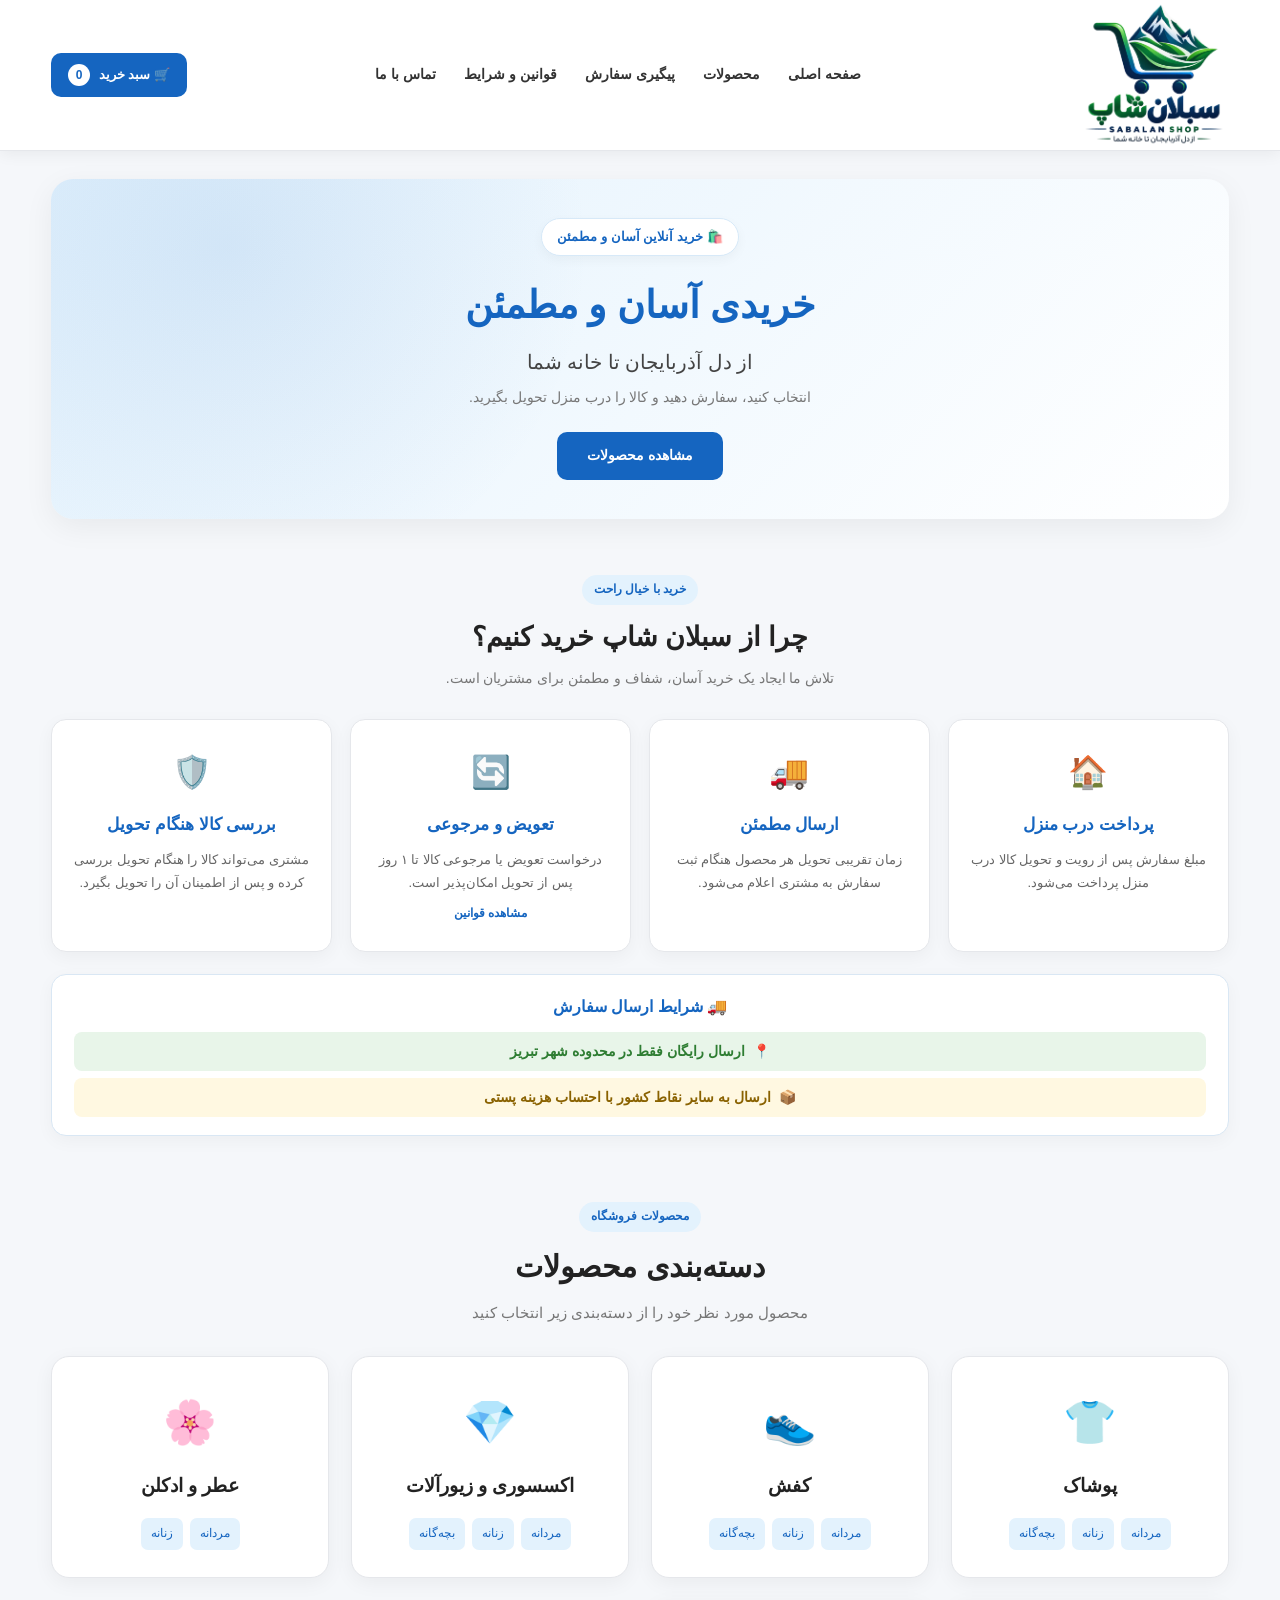
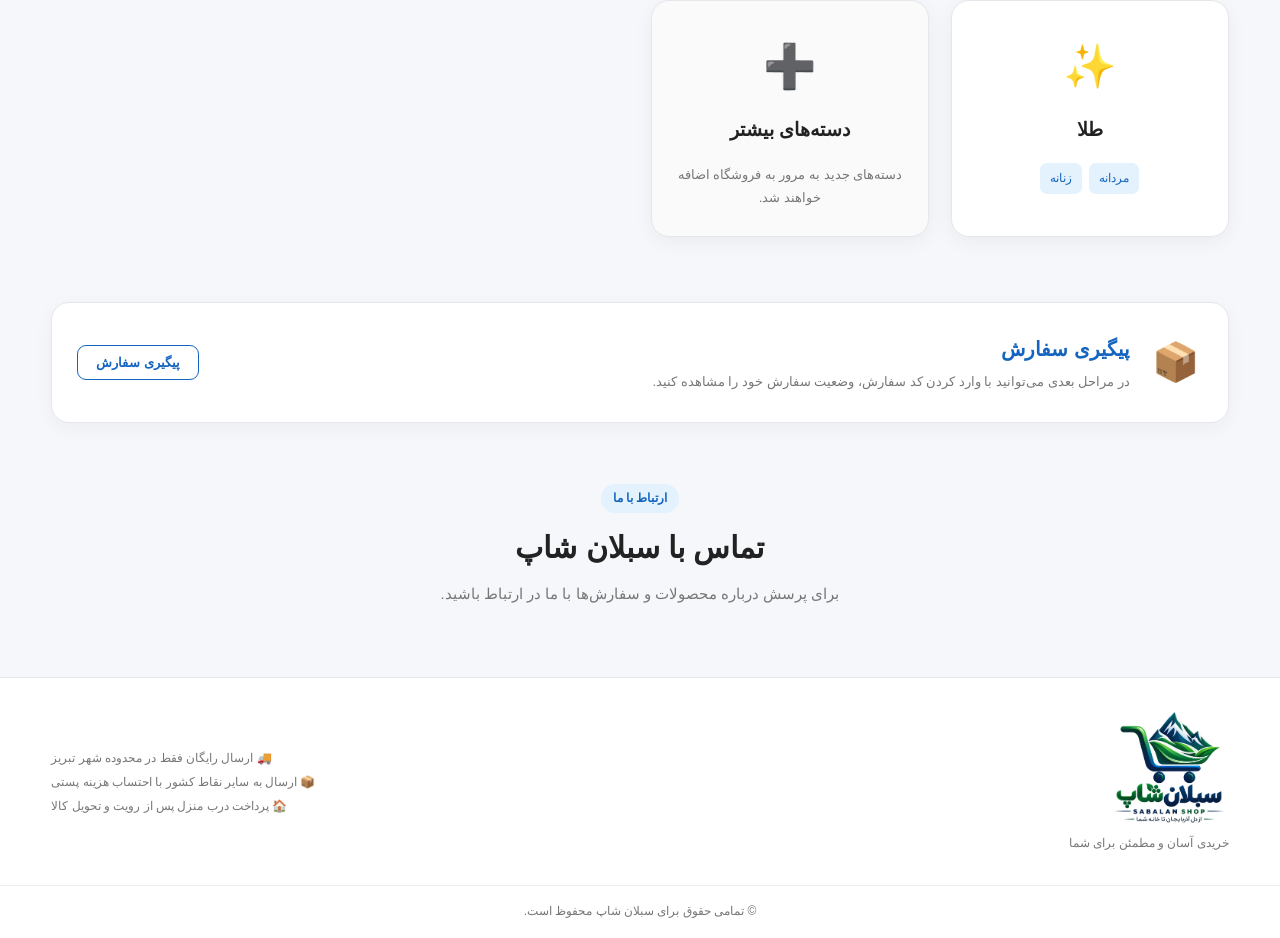
==== index.html @ 98f4cd3d "Update index.html" ====
<!DOCTYPE html>
<html lang="fa" dir="rtl">

<head>

    <meta charset="UTF-8">

    <meta name="viewport" content="width=device-width, initial-scale=1.0">

    <title>سبلان شاپ | خرید آسان و مطمئن</title>

    <meta
        name="description"
        content="سبلان شاپ؛ خرید آسان و مطمئن انواع پوشاک، کفش، اکسسوری، عطر و ادکلن و طلا"
    >

    <link rel="stylesheet" href="css/style.css">

</head>


<body>


    <!-- =========================
         Header
    ========================== -->

    <header class="site-header" id="home">

        <div class="header-container">


            <!-- لوگو -->

            <a href="#home" class="logo">

                <img
                    src="static/images/sabalan_shop_logo.png"
                    alt="لوگوی سبلان شاپ"
                >

            </a>


            <!-- منوی اصلی -->

            <nav class="main-menu">

                <a href="#home">
                    صفحه اصلی
                </a>

                <a href="#categories">
                    محصولات
                </a>

                <a href="#tracking">
                    پیگیری سفارش
                </a>

                <a href="#rules">
                    قوانین و شرایط
                </a>

                <a href="#contact">
                    تماس با ما
                </a>

            </nav>


            <!-- سبد خرید -->

            <div class="cart">

                <button type="button">

                    🛒 سبد خرید

                    <span>
                        0
                    </span>

                </button>

            </div>


        </div>

    </header>



    <!-- =========================
         Main
    ========================== -->

    <main>


        <!-- =========================
             Hero
        ========================== -->

        <section class="hero">

            <div class="hero-content">

                <div class="hero-badge">
                    🛍️ خرید آنلاین آسان و مطمئن
                </div>

                <h1>
                    خریدی آسان و مطمئن
                </h1>

                <p>
                    از دل آذربایجان تا خانه شما
                </p>

                <span class="hero-description">
                    انتخاب کنید، سفارش دهید و کالا را درب منزل تحویل بگیرید.
                </span>


                <a href="#categories" class="hero-button">

                    مشاهده محصولات

                </a>

            </div>

        </section>



        <!-- =========================
             اعتماد و مزایای خرید
        ========================== -->

        <section class="trust-section" id="rules">


            <div class="trust-title">

                <span class="section-badge">
                    خرید با خیال راحت
                </span>

                <h2>
                    چرا از سبلان شاپ خرید کنیم؟
                </h2>

                <p>
                    تلاش ما ایجاد یک خرید آسان، شفاف و مطمئن برای مشتریان است.
                </p>

            </div>



            <div class="trust-grid">


                <!-- پرداخت درب منزل -->

                <div class="trust-card">

                    <div class="trust-icon">
                        🏠
                    </div>

                    <h3>
                        پرداخت درب منزل
                    </h3>

                    <p>
                        مبلغ سفارش پس از رویت و تحویل کالا درب منزل پرداخت می‌شود.
                    </p>

                </div>



                <!-- ارسال -->

                <div class="trust-card">

                    <div class="trust-icon">
                        🚚
                    </div>

                    <h3>
                        ارسال مطمئن
                    </h3>

                    <p>
                        زمان تقریبی تحویل هر محصول هنگام ثبت سفارش به مشتری اعلام می‌شود.
                    </p>

                </div>



                <!-- تعویض و مرجوعی -->

                <div class="trust-card">

                    <div class="trust-icon">
                        🔄
                    </div>

                    <h3>
                        تعویض و مرجوعی
                    </h3>

                    <p>
                        درخواست تعویض یا مرجوعی کالا تا ۱ روز پس از تحویل امکان‌پذیر است.
                    </p>

                    <a href="#rules">
                        مشاهده قوانین
                    </a>

                </div>



                <!-- خرید مطمئن -->

                <div class="trust-card">

                    <div class="trust-icon">
                        🛡️
                    </div>

                    <h3>
                        بررسی کالا هنگام تحویل
                    </h3>

                    <p>
                        مشتری می‌تواند کالا را هنگام تحویل بررسی کرده و پس از اطمینان آن را تحویل بگیرد.
                    </p>

                </div>


            </div>



            <!-- =========================
                 شرایط ارسال
            ========================== -->

            <div class="delivery-box">

                <div class="delivery-title">
                    🚚 شرایط ارسال سفارش
                </div>

                <div class="delivery-line delivery-city">
                    <span>📍</span>
                    <strong>
                        ارسال رایگان فقط در محدوده شهر تبریز
                    </strong>
                </div>

                <div class="delivery-line delivery-national">
                    <span>📦</span>
                    <strong>
                        ارسال به سایر نقاط کشور با احتساب هزینه پستی
                    </strong>
                </div>

            </div>


        </section>



        <!-- =========================
             دسته بندی محصولات
        ========================== -->

        <section class="categories-section" id="categories">


            <div class="section-title">

                <span class="section-badge">
                    محصولات فروشگاه
                </span>

                <h2>
                    دسته‌بندی محصولات
                </h2>

                <p>
                    محصول مورد نظر خود را از دسته‌بندی زیر انتخاب کنید
                </p>

            </div>



            <div class="categories-grid">


                <!-- پوشاک -->

                <div class="category-card">

                    <div class="category-icon">
                        👕
                    </div>

                    <h3>
                        پوشاک
                    </h3>

                    <div class="category-tabs">

                        <a href="#">
                            مردانه
                        </a>

                        <a href="#">
                            زنانه
                        </a>

                        <a href="#">
                            بچه‌گانه
                        </a>

                    </div>

                </div>



                <!-- کفش -->

                <div class="category-card">

                    <div class="category-icon">
                        👟
                    </div>

                    <h3>
                        کفش
                    </h3>

                    <div class="category-tabs">

                        <a href="#">
                            مردانه
                        </a>

                        <a href="#">
                            زنانه
                        </a>

                        <a href="#">
                            بچه‌گانه
                        </a>

                    </div>

                </div>



                <!-- اکسسوری -->

                <div class="category-card">

                    <div class="category-icon">
                        💎
                    </div>

                    <h3>
                        اکسسوری و زیورآلات
                    </h3>

                    <div class="category-tabs">

                        <a href="#">
                            مردانه
                        </a>

                        <a href="#">
                            زنانه
                        </a>

                        <a href="#">
                            بچه‌گانه
                        </a>

                    </div>

                </div>



                <!-- عطر -->

                <div class="category-card">

                    <div class="category-icon">
                        🌸
                    </div>

                    <h3>
                        عطر و ادکلن
                    </h3>

                    <div class="category-tabs">

                        <a href="#">
                            مردانه
                        </a>

                        <a href="#">
                            زنانه
                        </a>

                    </div>

                </div>



                <!-- طلا -->

                <div class="category-card">

                    <div class="category-icon">
                        ✨
                    </div>

                    <h3>
                        طلا
                    </h3>

                    <div class="category-tabs">

                        <a href="#">
                            مردانه
                        </a>

                        <a href="#">
                            زنانه
                        </a>

                    </div>

                </div>



                <!-- دسته های بیشتر -->

                <div class="category-card future-category">

                    <div class="category-icon">
                        ➕
                    </div>

                    <h3>
                        دسته‌های بیشتر
                    </h3>

                    <p>
                        دسته‌های جدید به مرور به فروشگاه اضافه خواهند شد.
                    </p>

                </div>


            </div>

        </section>



        <!-- =========================
             پیگیری سفارش
        ========================== -->

        <section class="tracking-section" id="tracking">

            <div class="tracking-content">

                <div class="tracking-icon">
                    📦
                </div>

                <div>

                    <h2>
                        پیگیری سفارش
                    </h2>

                    <p>
                        در مراحل بعدی می‌توانید با وارد کردن کد سفارش،
                        وضعیت سفارش خود را مشاهده کنید.
                    </p>

                </div>

                <button type="button" class="secondary-button">
                    پیگیری سفارش
                </button>

            </div>

        </section>



        <!-- =========================
             تماس با ما
        ========================== -->

        <section class="contact-section" id="contact">

            <div class="section-title">

                <span class="section-badge">
                    ارتباط با ما
                </span>

                <h2>
                    تماس با سبلان شاپ
                </h2>

                <p>
                    برای پرسش درباره محصولات و سفارش‌ها با ما در ارتباط باشید.
                </p>

            </div>

        </section>


    </main>



    <!-- =========================
         Footer
    ========================== -->

    <footer class="site-footer">

        <div class="footer-content">

            <div class="footer-brand">

                <img
                    src="static/images/sabalan_shop_logo.png"
                    alt="سبلان شاپ"
                >

                <p>
                    خریدی آسان و مطمئن برای شما
                </p>

            </div>


<div class="footer-info">

    <p>
        🚚 ارسال رایگان فقط در محدوده شهر تبریز
    </p>

    <p>
        📦 ارسال به سایر نقاط کشور با احتساب هزینه پستی
    </p>

    <p>
        🏠 پرداخت درب منزل پس از رویت و تحویل کالا
    </p>

</div>

        </div>


        <div class="footer-bottom">

            © تمامی حقوق برای سبلان شاپ محفوظ است.

        </div>

    </footer>


</body>

</html>
---- css/style.css ----
* {
    box-sizing: border-box;
    margin: 0;
    padding: 0;
}


html {
    scroll-behavior: smooth;
}


body {
    direction: rtl;
    font-family: Tahoma, Arial, sans-serif;
    background-color: #f5f7fa;
    color: #222;
    line-height: 1.8;
}


/* =========================
   Header
========================= */

.site-header {
    position: sticky;
    top: 0;
    z-index: 1000;

    background: rgba(255, 255, 255, 0.97);

    border-bottom: 1px solid #e5e7eb;

    box-shadow: 0 3px 15px rgba(0, 0, 0, 0.06);
}


.header-container {
    width: 92%;
    max-width: 1250px;

    min-height: 90px;

    margin: 0 auto;

    display: flex;
    align-items: center;
    justify-content: space-between;

    gap: 25px;
}


.logo {
    display: flex;
    align-items: center;

    min-width: 180px;

    text-decoration: none;
}


.logo img {
    width: 150px;
    max-width: 100%;
    height: auto;

    display: block;
}


.main-menu {
    display: flex;
    align-items: center;
    justify-content: center;

    gap: 24px;

    flex: 1;
}


.main-menu a {
    position: relative;

    text-decoration: none;

    color: #333;

    font-size: 14px;
    font-weight: bold;

    padding: 8px 2px;

    transition: 0.25s;
}


.main-menu a::after {
    content: "";

    position: absolute;

    right: 0;
    bottom: 0;

    width: 0;
    height: 2px;

    background: #1565c0;

    transition: 0.25s;
}


.main-menu a:hover {
    color: #1565c0;
}


.main-menu a:hover::after {
    width: 100%;
}


/* =========================
   Cart
========================= */

.cart button {
    border: none;

    background: #1565c0;

    color: #ffffff;

    padding: 11px 17px;

    border-radius: 10px;

    cursor: pointer;

    font-family: inherit;

    font-size: 13px;
    font-weight: bold;

    transition: 0.25s;
}


.cart button:hover {
    background: #0d47a1;

    transform: translateY(-1px);
}


.cart span {
    display: inline-flex;

    align-items: center;
    justify-content: center;

    width: 22px;
    height: 22px;

    margin-right: 5px;

    background: #ffffff;

    color: #1565c0;

    border-radius: 50%;

    font-size: 12px;
    font-weight: bold;
}


/* =========================
   Hero
========================= */

.hero {
    width: 92%;
    max-width: 1250px;

    min-height: 340px;

    margin: 28px auto;

    border-radius: 22px;

    background:
        radial-gradient(
            circle at 15% 20%,
            rgba(21, 101, 192, 0.10),
            transparent 35%
        ),
        linear-gradient(
            135deg,
            #e3f2fd,
            #ffffff
        );

    display: flex;

    align-items: center;
    justify-content: center;

    text-align: center;

    box-shadow:
        0 8px 30px rgba(0, 0, 0, 0.06);

    overflow: hidden;
}


.hero-content {
    max-width: 760px;

    padding: 35px 20px;
}


.hero-badge {
    display: inline-block;

    background: #ffffff;

    color: #1565c0;

    border: 1px solid #d7e9f8;

    border-radius: 30px;

    padding: 6px 15px;

    margin-bottom: 15px;

    font-size: 13px;
    font-weight: bold;

    box-shadow: 0 4px 12px rgba(0, 0, 0, 0.04);
}


.hero-content h1 {
    font-size: 38px;

    color: #1565c0;

    margin-bottom: 5px;
}


.hero-content p {
    font-size: 20px;

    color: #444;

    margin-bottom: 5px;
}


.hero-description {
    display: block;

    color: #777;

    font-size: 14px;

    margin-bottom: 22px;
}


.hero-button {
    display: inline-block;

    text-decoration: none;

    border: none;

    background: #1565c0;

    color: #ffffff;

    padding: 11px 30px;

    border-radius: 10px;

    font-family: inherit;

    font-size: 14px;
    font-weight: bold;

    cursor: pointer;

    transition: 0.25s;
}


.hero-button:hover {
    background: #0d47a1;

    transform: translateY(-2px);

    box-shadow: 0 6px 15px rgba(21, 101, 192, 0.20);
}


/* =========================
   Section Badge
========================= */

.section-badge {
    display: inline-block;

    background: #e3f2fd;

    color: #1565c0;

    border-radius: 20px;

    padding: 4px 12px;

    margin-bottom: 8px;

    font-size: 12px;
    font-weight: bold;
}


/* =========================
   Trust Section
========================= */

.trust-section {
    width: 92%;
    max-width: 1250px;

    margin: 55px auto;
}


.trust-title {
    text-align: center;

    margin-bottom: 28px;
}


.trust-title h2 {
    font-size: 27px;

    color: #222;

    margin-bottom: 5px;
}


.trust-title p {
    color: #777;

    font-size: 14px;
}


.trust-grid {
    display: grid;

    grid-template-columns:
        repeat(auto-fit, minmax(220px, 1fr));

    gap: 18px;
}


.trust-card {
    background: #ffffff;

    border: 1px solid #e5e7eb;

    border-radius: 15px;

    padding: 24px 18px;

    text-align: center;

    box-shadow:
        0 5px 18px rgba(0, 0, 0, 0.045);

    transition: 0.25s;
}


.trust-card:hover {
    transform: translateY(-4px);

    box-shadow:
        0 10px 25px rgba(0, 0, 0, 0.08);
}


.trust-icon {
    font-size: 32px;

    margin-bottom: 8px;
}


.trust-card h3 {
    font-size: 17px;

    color: #1565c0;

    margin-bottom: 7px;
}


.trust-card p {
    color: #666;

    font-size: 13px;
}


.trust-card a {
    display: inline-block;

    margin-top: 9px;

    color: #1565c0;

    text-decoration: none;

    font-size: 12px;
    font-weight: bold;
}


.trust-card a:hover {
    text-decoration: underline;
}


/* =========================
   Delivery Box
========================= */

.delivery-box {
    margin-top: 22px;

    background: #ffffff;

    border: 1px solid #d9e7f4;

    border-radius: 15px;

    padding: 18px 22px;

    box-shadow:
        0 5px 18px rgba(0, 0, 0, 0.04);
}


.delivery-title {
    color: #1565c0;

    font-size: 16px;
    font-weight: bold;

    margin-bottom: 10px;

    text-align: center;
}


.delivery-line {
    display: flex;

    align-items: center;

    justify-content: center;

    gap: 8px;

    padding: 7px;

    border-radius: 8px;

    font-size: 14px;

    text-align: center;
}


.delivery-city {
    background: #e8f5e9;

    color: #2e7d32;
}


.delivery-national {
    margin-top: 7px;

    background: #fff8e1;

    color: #8a6200;
}


/* =========================
   Categories
========================= */

.categories-section {
    width: 92%;
    max-width: 1250px;

    margin: 65px auto;
}


.section-title {
    text-align: center;

    margin-bottom: 30px;
}


.section-title h2 {
    font-size: 30px;

    color: #222;

    margin-bottom: 5px;
}


.section-title p {
    color: #777;

    font-size: 15px;
}


.categories-grid {
    display: grid;

    grid-template-columns:
        repeat(auto-fit, minmax(220px, 1fr));

    gap: 22px;
}


.category-card {
    background: #ffffff;

    border: 1px solid #e5e7eb;

    border-radius: 18px;

    padding: 27px 20px;

    text-align: center;

    box-shadow:
        0 5px 20px rgba(0, 0, 0, 0.05);

    transition: 0.25s;
}


.category-card:hover {
    transform: translateY(-5px);

    box-shadow:
        0 12px 28px rgba(0, 0, 0, 0.09);
}


.category-icon {
    font-size: 43px;

    margin-bottom: 8px;
}


.category-card h3 {
    font-size: 19px;

    color: #222;

    margin-bottom: 15px;
}


.category-tabs {
    display: flex;

    justify-content: center;

    flex-wrap: wrap;

    gap: 7px;
}


.category-tabs a {
    text-decoration: none;

    background: #e3f2fd;

    color: #1565c0;

    padding: 5px 10px;

    border-radius: 7px;

    font-size: 12px;

    transition: 0.2s;
}


.category-tabs a:hover {
    background: #1565c0;

    color: #ffffff;
}


.future-category {
    background: #fafafa;
}


.future-category p {
    color: #777;

    font-size: 13px;
}


/* =========================
   Tracking
========================= */

.tracking-section {
    width: 92%;
    max-width: 1250px;

    margin: 60px auto;
}


.tracking-content {
    background: #ffffff;

    border: 1px solid #e5e7eb;

    border-radius: 18px;

    padding: 25px;

    display: flex;

    align-items: center;

    gap: 18px;

    box-shadow:
        0 5px 20px rgba(0, 0, 0, 0.045);
}


.tracking-icon {
    font-size: 38px;

    min-width: 55px;

    text-align: center;
}


.tracking-content h2 {
    color: #1565c0;

    font-size: 20px;

    margin-bottom: 3px;
}


.tracking-content p {
    color: #777;

    font-size: 13px;
}


.secondary-button {
    margin-right: auto;

    border: 1px solid #1565c0;

    background: #ffffff;

    color: #1565c0;

    padding: 9px 18px;

    border-radius: 9px;

    font-family: inherit;

    font-size: 13px;
    font-weight: bold;

    cursor: pointer;

    white-space: nowrap;

    transition: 0.25s;
}


.secondary-button:hover {
    background: #1565c0;

    color: #ffffff;
}


/* =========================
   Contact
========================= */

.contact-section {
    width: 92%;
    max-width: 1250px;

    margin: 60px auto 70px;
}


/* =========================
   Footer
========================= */

.site-footer {
    margin-top: 50px;

    background: #ffffff;

    border-top: 1px solid #e5e7eb;

    color: #777;
}


.footer-content {
    width: 92%;
    max-width: 1250px;

    margin: 0 auto;

    padding: 30px 0;

    display: flex;

    align-items: center;

    justify-content: space-between;

    gap: 30px;
}


.footer-brand img {
    width: 120px;

    height: auto;

    display: block;

    margin-bottom: 5px;
}


.footer-brand p {
    font-size: 12px;
}


.footer-info {
    text-align: left;

    font-size: 12px;

    line-height: 2;
}


.footer-bottom {
    border-top: 1px solid #eeeeee;

    text-align: center;

    padding: 15px;

    font-size: 12px;
}


/* =========================
   Mobile
========================= */

@media (max-width: 850px) {

    .header-container {
        flex-direction: column;

        padding: 18px 0;

        gap: 14px;
    }


    .logo {
        min-width: auto;

        justify-content: center;
    }


    .main-menu {
        flex-wrap: wrap;

        gap: 10px 17px;
    }


    .main-menu a {
        font-size: 13px;
    }


    .cart {
        width: 100%;

        display: flex;

        justify-content: center;
    }


    .hero {
        min-height: 290px;

        margin-top: 20px;
    }


    .hero-content h1 {
        font-size: 29px;
    }


    .hero-content p {
        font-size: 17px;
    }


    .hero-description {
        font-size: 13px;
    }


    .trust-section,
    .categories-section,
    .tracking-section,
    .contact-section {
        width: 94%;
    }


    .tracking-content {
        flex-direction: column;

        text-align: center;
    }


    .secondary-button {
        margin-right: 0;

        margin-top: 5px;
    }


    .footer-content {
        flex-direction: column;

        text-align: center;
    }


    .footer-brand img {
        margin-left: auto;
        margin-right: auto;
    }


    .footer-info {
        text-align: center;
    }

}


@media (max-width: 500px) {

    .hero {
        width: 94%;

        border-radius: 16px;
    }


    .hero-content {
        padding: 25px 15px;
    }


    .hero-content h1 {
        font-size: 25px;
    }


    .hero-content p {
        font-size: 15px;
    }


    .section-title h2,
    .trust-title h2 {
        font-size: 24px;
    }


    .delivery-line {
        flex-direction: column;

        gap: 2px;

        font-size: 12px;
    }


    .categories-grid {
        grid-template-columns: 1fr;
    }


    .trust-grid {
        grid-template-columns: 1fr;
    }

}
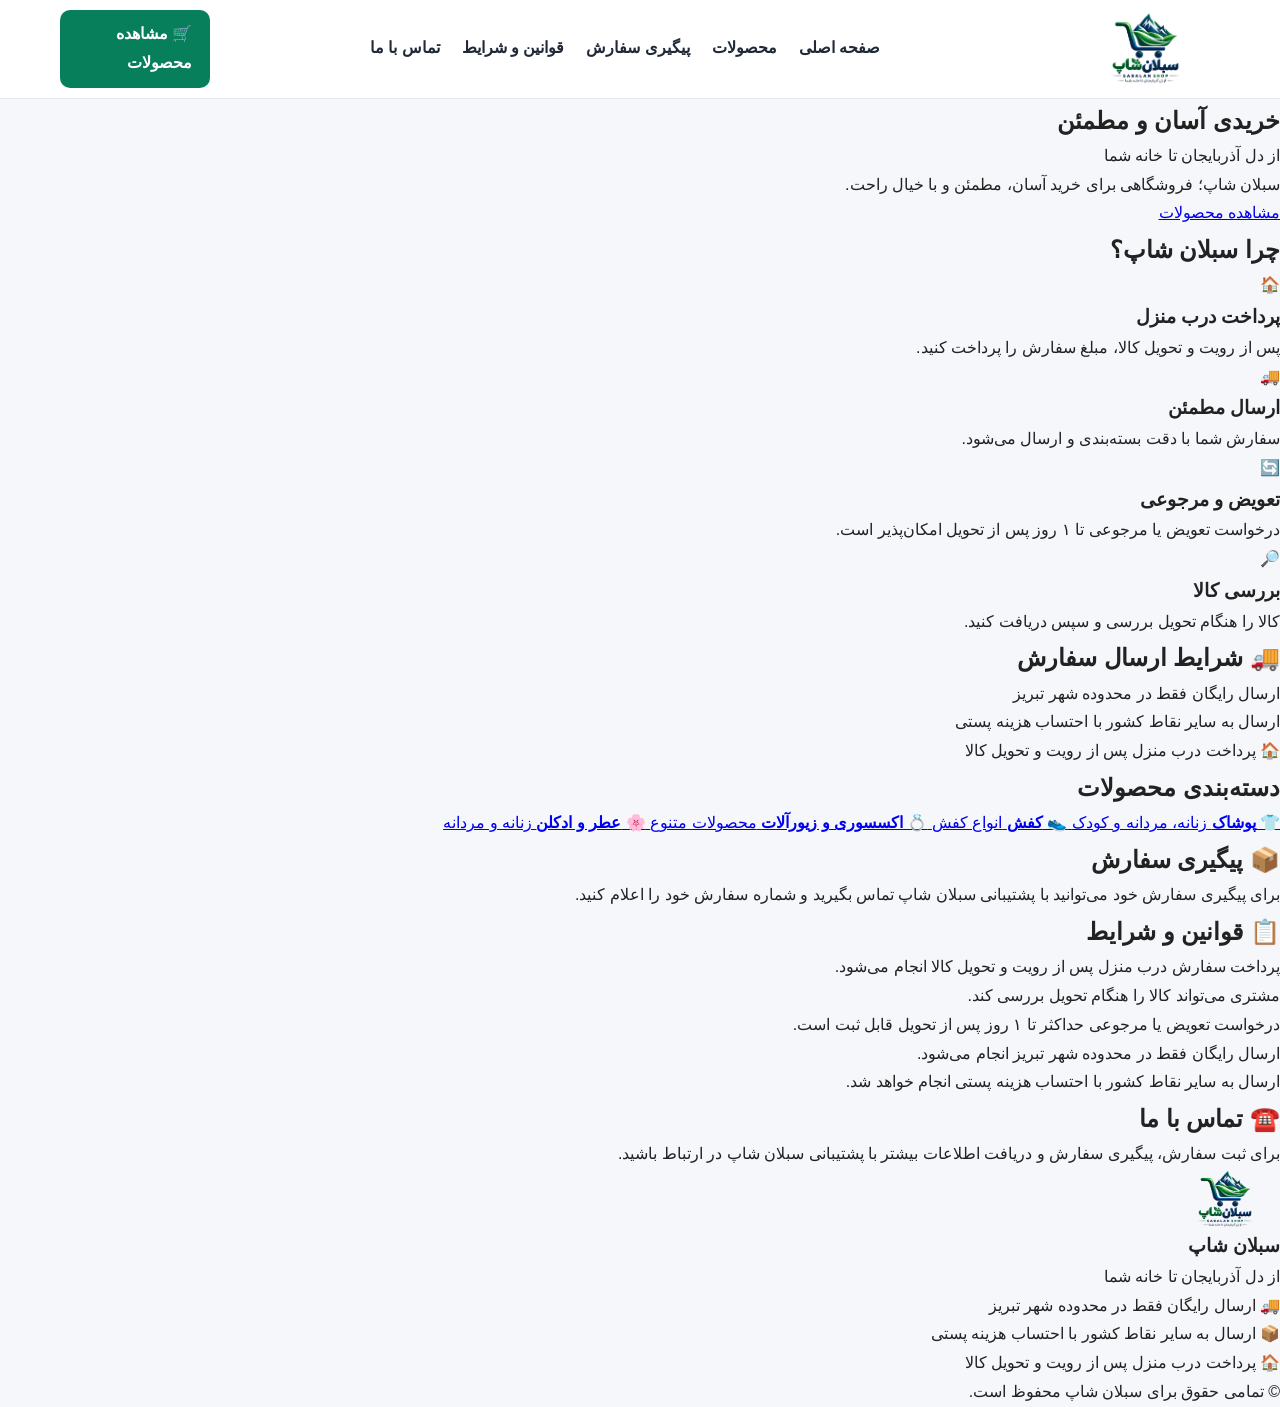
==== commit dab38ca3: "Update index.html" ====
--- a/index.html
+++ b/index.html
@@ -1,607 +1,355 @@
 <!DOCTYPE html>
 <html lang="fa" dir="rtl">
-
 <head>
-
     <meta charset="UTF-8">
-
     <meta name="viewport" content="width=device-width, initial-scale=1.0">
 
-    <title>سبلان شاپ | خرید آسان و مطمئن</title>
-
-    <meta
-        name="description"
-        content="سبلان شاپ؛ خرید آسان و مطمئن انواع پوشاک، کفش، اکسسوری، عطر و ادکلن و طلا"
-    >
-
-    <link rel="stylesheet" href="css/style.css">
-
+    <title>سبلان شاپ | Sabalan Shop</title>
+
+    <link rel="stylesheet" href="./css/style.css">
+
+    <!-- استایل پشتیبان برای جلوگیری از به‌هم‌ریختگی در صورت مشکل CSS -->
+    <style>
+        .sabalan-header-logo {
+            width: 150px !important;
+            max-width: 150px !important;
+            height: auto !important;
+            max-height: 75px !important;
+            object-fit: contain !important;
+            display: block !important;
+        }
+
+        .sabalan-footer-logo {
+            width: 110px !important;
+            max-width: 110px !important;
+            height: auto !important;
+            max-height: 60px !important;
+            object-fit: contain !important;
+            display: block !important;
+        }
+
+        .sabalan-header {
+            width: 100%;
+            background: #ffffff;
+            border-bottom: 1px solid #e5e7eb;
+        }
+
+        .sabalan-header-inner {
+            max-width: 1200px;
+            min-height: 90px;
+            margin: 0 auto;
+            padding: 10px 20px;
+            display: flex;
+            align-items: center;
+            justify-content: space-between;
+            gap: 25px;
+        }
+
+        .sabalan-logo-area {
+            width: 180px;
+            min-width: 180px;
+            display: flex;
+            align-items: center;
+            justify-content: flex-start;
+        }
+
+        .sabalan-menu {
+            flex: 1;
+            display: flex;
+            justify-content: center;
+            align-items: center;
+            gap: 22px;
+            flex-wrap: wrap;
+        }
+
+        .sabalan-menu a {
+            text-decoration: none;
+            color: #1f2937;
+            font-weight: 600;
+            white-space: nowrap;
+        }
+
+        .sabalan-menu a:hover {
+            color: #087f5b;
+        }
+
+        .sabalan-cart {
+            width: 150px;
+            min-width: 150px;
+            display: flex;
+            justify-content: flex-end;
+        }
+
+        .sabalan-cart a {
+            text-decoration: none;
+            background: #087f5b;
+            color: white;
+            padding: 10px 18px;
+            border-radius: 10px;
+            font-weight: 700;
+        }
+
+        @media (max-width: 800px) {
+            .sabalan-header-inner {
+                flex-direction: column;
+                padding: 15px;
+            }
+
+            .sabalan-logo-area,
+            .sabalan-cart {
+                width: auto;
+                min-width: 0;
+                justify-content: center;
+            }
+
+            .sabalan-menu {
+                gap: 12px;
+            }
+        }
+    </style>
 </head>
 
-
 <body>
 
-
-    <!-- =========================
-         Header
-    ========================== -->
-
-    <header class="site-header" id="home">
-
-        <div class="header-container">
-
-
-            <!-- لوگو -->
-
-            <a href="#home" class="logo">
-
+<header class="sabalan-header">
+    <div class="sabalan-header-inner">
+
+        <div class="sabalan-logo-area">
+            <a href="./index.html">
                 <img
-                    src="static/images/sabalan_shop_logo.png"
+                    src="./static/images/sabalan_shop_logo.png"
                     alt="لوگوی سبلان شاپ"
+                    class="sabalan-header-logo"
                 >
-
             </a>
-
-
-            <!-- منوی اصلی -->
-
-            <nav class="main-menu">
-
-                <a href="#home">
-                    صفحه اصلی
+        </div>
+
+        <nav class="sabalan-menu">
+            <a href="./index.html">صفحه اصلی</a>
+            <a href="./products.html">محصولات</a>
+            <a href="#tracking">پیگیری سفارش</a>
+            <a href="#rules">قوانین و شرایط</a>
+            <a href="#contact">تماس با ما</a>
+        </nav>
+
+        <div class="sabalan-cart">
+            <a href="./products.html">🛒 مشاهده محصولات</a>
+        </div>
+
+    </div>
+</header>
+
+
+<main>
+
+    <!-- بخش اصلی -->
+    <section class="sabalan-hero">
+        <div class="sabalan-container">
+
+            <h1>خریدی آسان و مطمئن</h1>
+
+            <p class="sabalan-slogan">
+                از دل آذربایجان تا خانه شما
+            </p>
+
+            <p>
+                سبلان شاپ؛ فروشگاهی برای خرید آسان، مطمئن و با خیال راحت.
+            </p>
+
+            <a href="./products.html" class="sabalan-main-button">
+                مشاهده محصولات
+            </a>
+
+        </div>
+    </section>
+
+
+    <!-- مزایا -->
+    <section class="sabalan-section">
+        <div class="sabalan-container">
+
+            <h2>چرا سبلان شاپ؟</h2>
+
+            <div class="sabalan-trust-grid">
+
+                <div class="sabalan-trust-card">
+                    <div class="sabalan-icon">🏠</div>
+                    <h3>پرداخت درب منزل</h3>
+                    <p>
+                        پس از رویت و تحویل کالا، مبلغ سفارش را پرداخت کنید.
+                    </p>
+                </div>
+
+                <div class="sabalan-trust-card">
+                    <div class="sabalan-icon">🚚</div>
+                    <h3>ارسال مطمئن</h3>
+                    <p>
+                        سفارش شما با دقت بسته‌بندی و ارسال می‌شود.
+                    </p>
+                </div>
+
+                <div class="sabalan-trust-card">
+                    <div class="sabalan-icon">🔄</div>
+                    <h3>تعویض و مرجوعی</h3>
+                    <p>
+                        درخواست تعویض یا مرجوعی تا ۱ روز پس از تحویل امکان‌پذیر است.
+                    </p>
+                </div>
+
+                <div class="sabalan-trust-card">
+                    <div class="sabalan-icon">🔎</div>
+                    <h3>بررسی کالا</h3>
+                    <p>
+                        کالا را هنگام تحویل بررسی و سپس دریافت کنید.
+                    </p>
+                </div>
+
+            </div>
+
+        </div>
+    </section>
+
+
+    <!-- ارسال -->
+    <section class="sabalan-delivery">
+        <div class="sabalan-container">
+
+            <h2>🚚 شرایط ارسال سفارش</h2>
+
+            <p>
+                ارسال رایگان فقط در محدوده شهر تبریز
+            </p>
+
+            <p>
+                ارسال به سایر نقاط کشور با احتساب هزینه پستی
+            </p>
+
+            <p>
+                🏠 پرداخت درب منزل پس از رویت و تحویل کالا
+            </p>
+
+        </div>
+    </section>
+
+
+    <!-- دسته بندی -->
+    <section class="sabalan-section">
+        <div class="sabalan-container">
+
+            <h2>دسته‌بندی محصولات</h2>
+
+            <div class="sabalan-category-grid">
+
+                <a href="./products.html" class="sabalan-category-card">
+                    👕
+                    <strong>پوشاک</strong>
+                    <span>زنانه، مردانه و کودک</span>
                 </a>
 
-                <a href="#categories">
-                    محصولات
+                <a href="./products.html" class="sabalan-category-card">
+                    👟
+                    <strong>کفش</strong>
+                    <span>انواع کفش</span>
                 </a>
 
-                <a href="#tracking">
-                    پیگیری سفارش
+                <a href="./products.html" class="sabalan-category-card">
+                    💍
+                    <strong>اکسسوری و زیورآلات</strong>
+                    <span>محصولات متنوع</span>
                 </a>
 
-                <a href="#rules">
-                    قوانین و شرایط
+                <a href="./products.html" class="sabalan-category-card">
+                    🌸
+                    <strong>عطر و ادکلن</strong>
+                    <span>زنانه و مردانه</span>
                 </a>
 
-                <a href="#contact">
-                    تماس با ما
-                </a>
-
-            </nav>
-
-
-            <!-- سبد خرید -->
-
-            <div class="cart">
-
-                <button type="button">
-
-                    🛒 سبد خرید
-
-                    <span>
-                        0
-                    </span>
-
-                </button>
-
             </div>
 
-
-        </div>
-
-    </header>
-
-
-
-    <!-- =========================
-         Main
-    ========================== -->
-
-    <main>
-
-
-        <!-- =========================
-             Hero
-        ========================== -->
-
-        <section class="hero">
-
-            <div class="hero-content">
-
-                <div class="hero-badge">
-                    🛍️ خرید آنلاین آسان و مطمئن
-                </div>
-
-                <h1>
-                    خریدی آسان و مطمئن
-                </h1>
-
-                <p>
-                    از دل آذربایجان تا خانه شما
-                </p>
-
-                <span class="hero-description">
-                    انتخاب کنید، سفارش دهید و کالا را درب منزل تحویل بگیرید.
-                </span>
-
-
-                <a href="#categories" class="hero-button">
-
-                    مشاهده محصولات
-
-                </a>
-
-            </div>
-
-        </section>
-
-
-
-        <!-- =========================
-             اعتماد و مزایای خرید
-        ========================== -->
-
-        <section class="trust-section" id="rules">
-
-
-            <div class="trust-title">
-
-                <span class="section-badge">
-                    خرید با خیال راحت
-                </span>
-
-                <h2>
-                    چرا از سبلان شاپ خرید کنیم؟
-                </h2>
-
-                <p>
-                    تلاش ما ایجاد یک خرید آسان، شفاف و مطمئن برای مشتریان است.
-                </p>
-
-            </div>
-
-
-
-            <div class="trust-grid">
-
-
-                <!-- پرداخت درب منزل -->
-
-                <div class="trust-card">
-
-                    <div class="trust-icon">
-                        🏠
-                    </div>
-
-                    <h3>
-                        پرداخت درب منزل
-                    </h3>
-
-                    <p>
-                        مبلغ سفارش پس از رویت و تحویل کالا درب منزل پرداخت می‌شود.
-                    </p>
-
-                </div>
-
-
-
-                <!-- ارسال -->
-
-                <div class="trust-card">
-
-                    <div class="trust-icon">
-                        🚚
-                    </div>
-
-                    <h3>
-                        ارسال مطمئن
-                    </h3>
-
-                    <p>
-                        زمان تقریبی تحویل هر محصول هنگام ثبت سفارش به مشتری اعلام می‌شود.
-                    </p>
-
-                </div>
-
-
-
-                <!-- تعویض و مرجوعی -->
-
-                <div class="trust-card">
-
-                    <div class="trust-icon">
-                        🔄
-                    </div>
-
-                    <h3>
-                        تعویض و مرجوعی
-                    </h3>
-
-                    <p>
-                        درخواست تعویض یا مرجوعی کالا تا ۱ روز پس از تحویل امکان‌پذیر است.
-                    </p>
-
-                    <a href="#rules">
-                        مشاهده قوانین
-                    </a>
-
-                </div>
-
-
-
-                <!-- خرید مطمئن -->
-
-                <div class="trust-card">
-
-                    <div class="trust-icon">
-                        🛡️
-                    </div>
-
-                    <h3>
-                        بررسی کالا هنگام تحویل
-                    </h3>
-
-                    <p>
-                        مشتری می‌تواند کالا را هنگام تحویل بررسی کرده و پس از اطمینان آن را تحویل بگیرد.
-                    </p>
-
-                </div>
-
-
-            </div>
-
-
-
-            <!-- =========================
-                 شرایط ارسال
-            ========================== -->
-
-            <div class="delivery-box">
-
-                <div class="delivery-title">
-                    🚚 شرایط ارسال سفارش
-                </div>
-
-                <div class="delivery-line delivery-city">
-                    <span>📍</span>
-                    <strong>
-                        ارسال رایگان فقط در محدوده شهر تبریز
-                    </strong>
-                </div>
-
-                <div class="delivery-line delivery-national">
-                    <span>📦</span>
-                    <strong>
-                        ارسال به سایر نقاط کشور با احتساب هزینه پستی
-                    </strong>
-                </div>
-
-            </div>
-
-
-        </section>
-
-
-
-        <!-- =========================
-             دسته بندی محصولات
-        ========================== -->
-
-        <section class="categories-section" id="categories">
-
-
-            <div class="section-title">
-
-                <span class="section-badge">
-                    محصولات فروشگاه
-                </span>
-
-                <h2>
-                    دسته‌بندی محصولات
-                </h2>
-
-                <p>
-                    محصول مورد نظر خود را از دسته‌بندی زیر انتخاب کنید
-                </p>
-
-            </div>
-
-
-
-            <div class="categories-grid">
-
-
-                <!-- پوشاک -->
-
-                <div class="category-card">
-
-                    <div class="category-icon">
-                        👕
-                    </div>
-
-                    <h3>
-                        پوشاک
-                    </h3>
-
-                    <div class="category-tabs">
-
-                        <a href="#">
-                            مردانه
-                        </a>
-
-                        <a href="#">
-                            زنانه
-                        </a>
-
-                        <a href="#">
-                            بچه‌گانه
-                        </a>
-
-                    </div>
-
-                </div>
-
-
-
-                <!-- کفش -->
-
-                <div class="category-card">
-
-                    <div class="category-icon">
-                        👟
-                    </div>
-
-                    <h3>
-                        کفش
-                    </h3>
-
-                    <div class="category-tabs">
-
-                        <a href="#">
-                            مردانه
-                        </a>
-
-                        <a href="#">
-                            زنانه
-                        </a>
-
-                        <a href="#">
-                            بچه‌گانه
-                        </a>
-
-                    </div>
-
-                </div>
-
-
-
-                <!-- اکسسوری -->
-
-                <div class="category-card">
-
-                    <div class="category-icon">
-                        💎
-                    </div>
-
-                    <h3>
-                        اکسسوری و زیورآلات
-                    </h3>
-
-                    <div class="category-tabs">
-
-                        <a href="#">
-                            مردانه
-                        </a>
-
-                        <a href="#">
-                            زنانه
-                        </a>
-
-                        <a href="#">
-                            بچه‌گانه
-                        </a>
-
-                    </div>
-
-                </div>
-
-
-
-                <!-- عطر -->
-
-                <div class="category-card">
-
-                    <div class="category-icon">
-                        🌸
-                    </div>
-
-                    <h3>
-                        عطر و ادکلن
-                    </h3>
-
-                    <div class="category-tabs">
-
-                        <a href="#">
-                            مردانه
-                        </a>
-
-                        <a href="#">
-                            زنانه
-                        </a>
-
-                    </div>
-
-                </div>
-
-
-
-                <!-- طلا -->
-
-                <div class="category-card">
-
-                    <div class="category-icon">
-                        ✨
-                    </div>
-
-                    <h3>
-                        طلا
-                    </h3>
-
-                    <div class="category-tabs">
-
-                        <a href="#">
-                            مردانه
-                        </a>
-
-                        <a href="#">
-                            زنانه
-                        </a>
-
-                    </div>
-
-                </div>
-
-
-
-                <!-- دسته های بیشتر -->
-
-                <div class="category-card future-category">
-
-                    <div class="category-icon">
-                        ➕
-                    </div>
-
-                    <h3>
-                        دسته‌های بیشتر
-                    </h3>
-
-                    <p>
-                        دسته‌های جدید به مرور به فروشگاه اضافه خواهند شد.
-                    </p>
-
-                </div>
-
-
-            </div>
-
-        </section>
-
-
-
-        <!-- =========================
-             پیگیری سفارش
-        ========================== -->
-
-        <section class="tracking-section" id="tracking">
-
-            <div class="tracking-content">
-
-                <div class="tracking-icon">
-                    📦
-                </div>
-
-                <div>
-
-                    <h2>
-                        پیگیری سفارش
-                    </h2>
-
-                    <p>
-                        در مراحل بعدی می‌توانید با وارد کردن کد سفارش،
-                        وضعیت سفارش خود را مشاهده کنید.
-                    </p>
-
-                </div>
-
-                <button type="button" class="secondary-button">
-                    پیگیری سفارش
-                </button>
-
-            </div>
-
-        </section>
-
-
-
-        <!-- =========================
-             تماس با ما
-        ========================== -->
-
-        <section class="contact-section" id="contact">
-
-            <div class="section-title">
-
-                <span class="section-badge">
-                    ارتباط با ما
-                </span>
-
-                <h2>
-                    تماس با سبلان شاپ
-                </h2>
-
-                <p>
-                    برای پرسش درباره محصولات و سفارش‌ها با ما در ارتباط باشید.
-                </p>
-
-            </div>
-
-        </section>
-
-
-    </main>
-
-
-
-    <!-- =========================
-         Footer
-    ========================== -->
-
-    <footer class="site-footer">
-
-        <div class="footer-content">
-
-            <div class="footer-brand">
-
-                <img
-                    src="static/images/sabalan_shop_logo.png"
-                    alt="سبلان شاپ"
-                >
-
-                <p>
-                    خریدی آسان و مطمئن برای شما
-                </p>
-
-            </div>
-
-
-<div class="footer-info">
-
-    <p>
-        🚚 ارسال رایگان فقط در محدوده شهر تبریز
-    </p>
-
-    <p>
-        📦 ارسال به سایر نقاط کشور با احتساب هزینه پستی
-    </p>
-
-    <p>
-        🏠 پرداخت درب منزل پس از رویت و تحویل کالا
-    </p>
-
-</div>
-
-        </div>
-
-
-        <div class="footer-bottom">
-
-            © تمامی حقوق برای سبلان شاپ محفوظ است.
-
-        </div>
-
-    </footer>
-
+        </div>
+    </section>
+
+
+    <!-- پیگیری -->
+    <section class="sabalan-info-section" id="tracking">
+        <div class="sabalan-container">
+
+            <h2>📦 پیگیری سفارش</h2>
+
+            <p>
+                برای پیگیری سفارش خود می‌توانید با پشتیبانی سبلان شاپ تماس بگیرید
+                و شماره سفارش خود را اعلام کنید.
+            </p>
+
+        </div>
+    </section>
+
+
+    <!-- قوانین -->
+    <section class="sabalan-info-section" id="rules">
+        <div class="sabalan-container">
+
+            <h2>📋 قوانین و شرایط</h2>
+
+            <ul>
+                <li>پرداخت سفارش درب منزل پس از رویت و تحویل کالا انجام می‌شود.</li>
+                <li>مشتری می‌تواند کالا را هنگام تحویل بررسی کند.</li>
+                <li>درخواست تعویض یا مرجوعی حداکثر تا ۱ روز پس از تحویل قابل ثبت است.</li>
+                <li>ارسال رایگان فقط در محدوده شهر تبریز انجام می‌شود.</li>
+                <li>ارسال به سایر نقاط کشور با احتساب هزینه پستی انجام خواهد شد.</li>
+            </ul>
+
+        </div>
+    </section>
+
+
+    <!-- تماس -->
+    <section class="sabalan-info-section" id="contact">
+        <div class="sabalan-container">
+
+            <h2>☎️ تماس با ما</h2>
+
+            <p>
+                برای ثبت سفارش، پیگیری سفارش و دریافت اطلاعات بیشتر با پشتیبانی
+                سبلان شاپ در ارتباط باشید.
+            </p>
+
+        </div>
+    </section>
+
+</main>
+
+
+<footer class="sabalan-footer">
+
+    <div class="sabalan-footer-inner">
+
+        <div>
+            <img
+                src="./static/images/sabalan_shop_logo.png"
+                alt="لوگوی سبلان شاپ"
+                class="sabalan-footer-logo"
+            >
+        </div>
+
+        <div>
+            <h3>سبلان شاپ</h3>
+            <p>از دل آذربایجان تا خانه شما</p>
+        </div>
+
+        <div>
+            <p>🚚 ارسال رایگان فقط در محدوده شهر تبریز</p>
+            <p>📦 ارسال به سایر نقاط کشور با احتساب هزینه پستی</p>
+            <p>🏠 پرداخت درب منزل پس از رویت و تحویل کالا</p>
+        </div>
+
+    </div>
+
+    <div class="sabalan-copyright">
+        © تمامی حقوق برای سبلان شاپ محفوظ است.
+    </div>
+
+</footer>
 
 </body>
-
 </html>
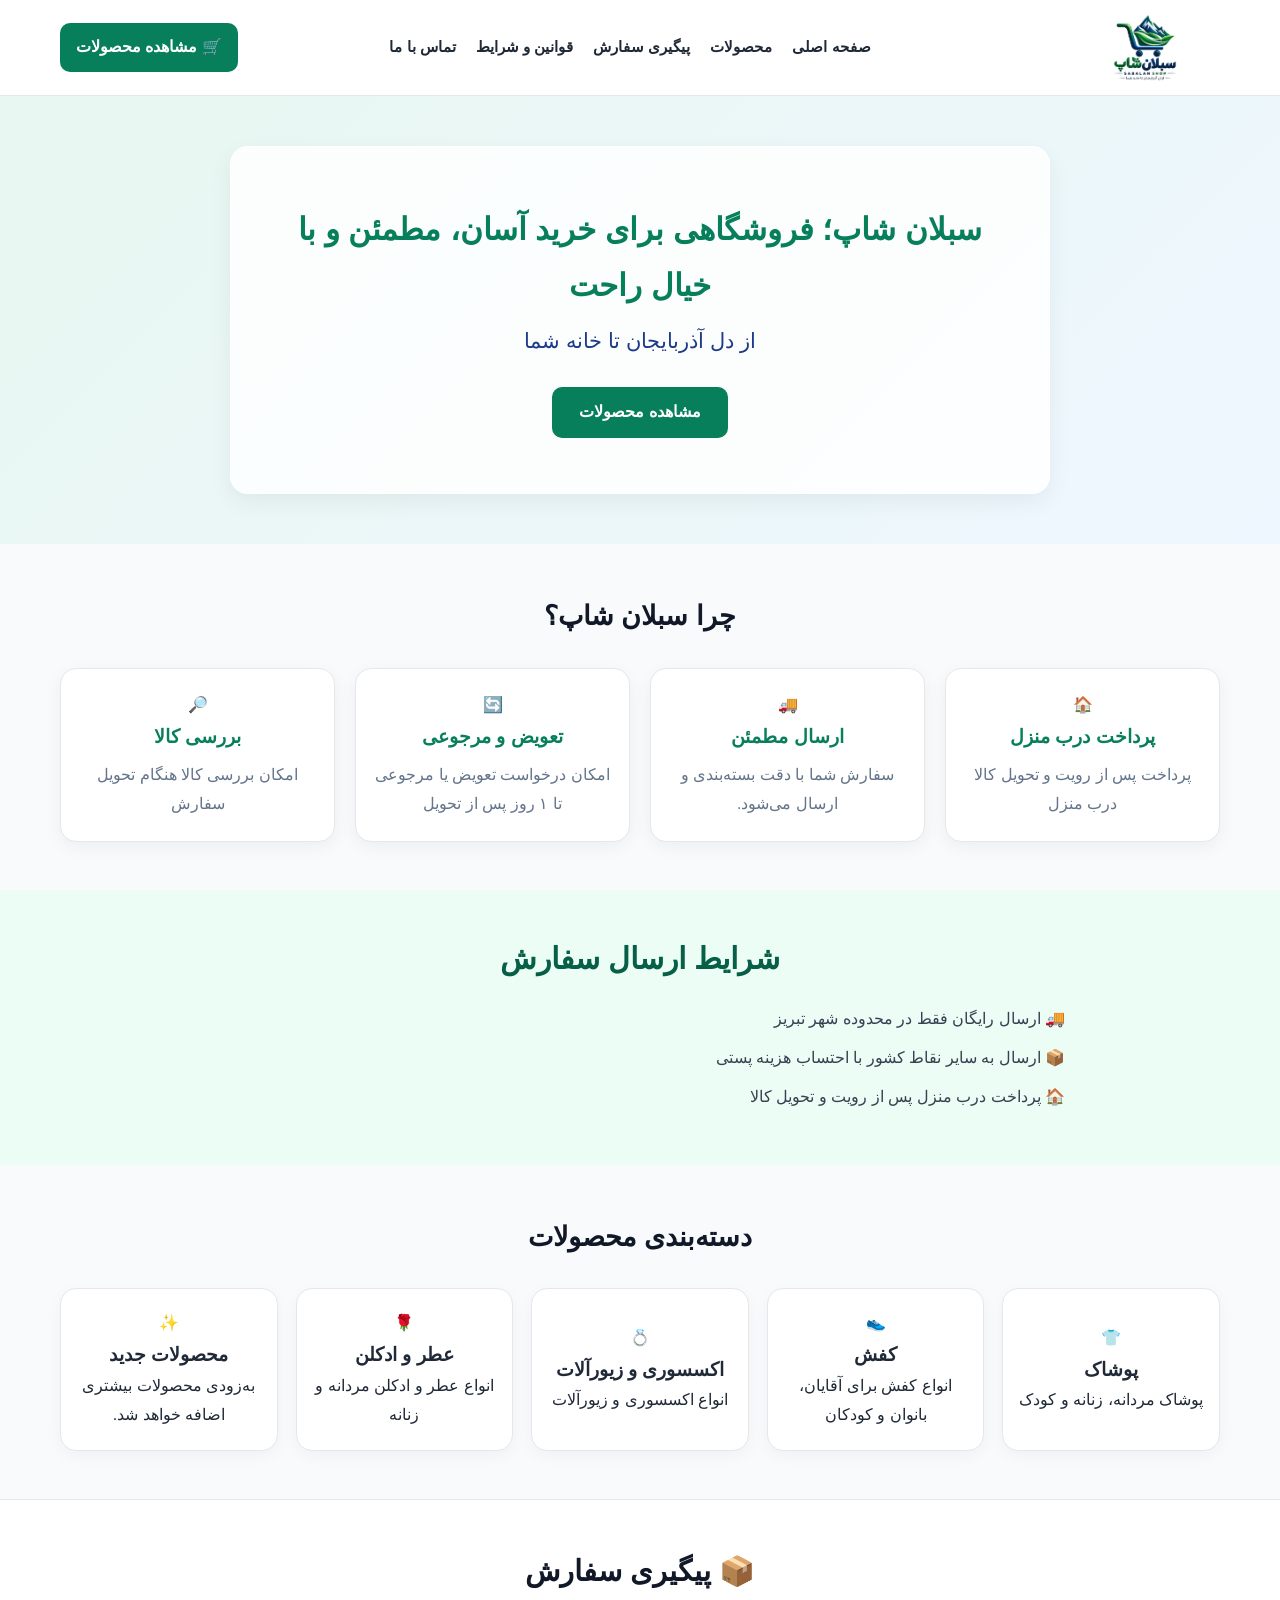
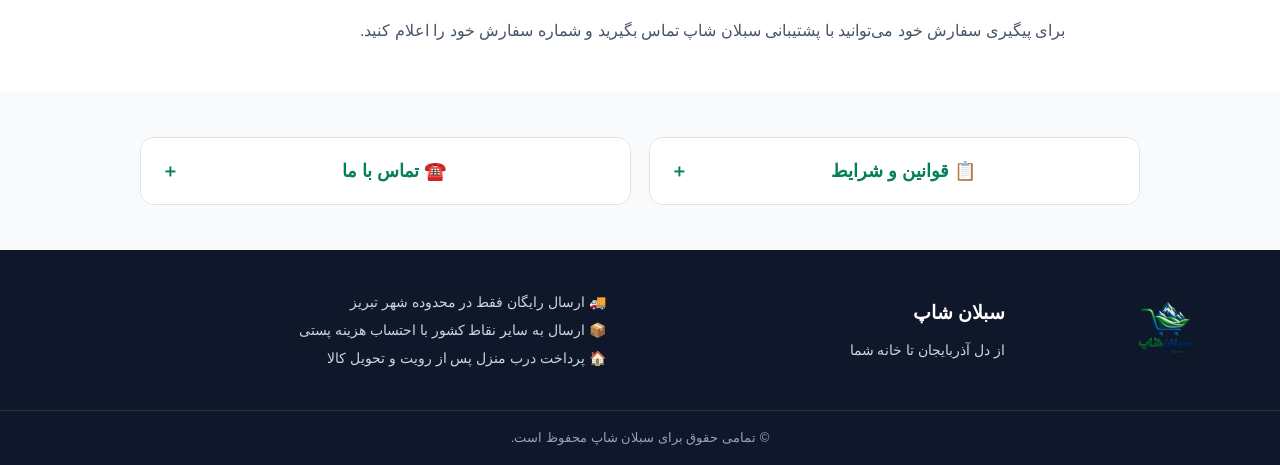
==== commit 3ee4586e: "Update index.html" ====
--- a/index.html
+++ b/index.html
@@ -1,117 +1,19 @@
 <!DOCTYPE html>
 <html lang="fa" dir="rtl">
+
 <head>
     <meta charset="UTF-8">
     <meta name="viewport" content="width=device-width, initial-scale=1.0">
 
     <title>سبلان شاپ | Sabalan Shop</title>
 
-    <link rel="stylesheet" href="./css/style.css">
-
-    <!-- استایل پشتیبان برای جلوگیری از به‌هم‌ریختگی در صورت مشکل CSS -->
-    <style>
-        .sabalan-header-logo {
-            width: 150px !important;
-            max-width: 150px !important;
-            height: auto !important;
-            max-height: 75px !important;
-            object-fit: contain !important;
-            display: block !important;
-        }
-
-        .sabalan-footer-logo {
-            width: 110px !important;
-            max-width: 110px !important;
-            height: auto !important;
-            max-height: 60px !important;
-            object-fit: contain !important;
-            display: block !important;
-        }
-
-        .sabalan-header {
-            width: 100%;
-            background: #ffffff;
-            border-bottom: 1px solid #e5e7eb;
-        }
-
-        .sabalan-header-inner {
-            max-width: 1200px;
-            min-height: 90px;
-            margin: 0 auto;
-            padding: 10px 20px;
-            display: flex;
-            align-items: center;
-            justify-content: space-between;
-            gap: 25px;
-        }
-
-        .sabalan-logo-area {
-            width: 180px;
-            min-width: 180px;
-            display: flex;
-            align-items: center;
-            justify-content: flex-start;
-        }
-
-        .sabalan-menu {
-            flex: 1;
-            display: flex;
-            justify-content: center;
-            align-items: center;
-            gap: 22px;
-            flex-wrap: wrap;
-        }
-
-        .sabalan-menu a {
-            text-decoration: none;
-            color: #1f2937;
-            font-weight: 600;
-            white-space: nowrap;
-        }
-
-        .sabalan-menu a:hover {
-            color: #087f5b;
-        }
-
-        .sabalan-cart {
-            width: 150px;
-            min-width: 150px;
-            display: flex;
-            justify-content: flex-end;
-        }
-
-        .sabalan-cart a {
-            text-decoration: none;
-            background: #087f5b;
-            color: white;
-            padding: 10px 18px;
-            border-radius: 10px;
-            font-weight: 700;
-        }
-
-        @media (max-width: 800px) {
-            .sabalan-header-inner {
-                flex-direction: column;
-                padding: 15px;
-            }
-
-            .sabalan-logo-area,
-            .sabalan-cart {
-                width: auto;
-                min-width: 0;
-                justify-content: center;
-            }
-
-            .sabalan-menu {
-                gap: 12px;
-            }
-        }
-    </style>
+    <link rel="stylesheet" href="./css/style.css?v=2">
 </head>
 
-<body>
+<body class="home-page">
 
 <header class="sabalan-header">
+
     <div class="sabalan-header-inner">
 
         <div class="sabalan-logo-area">
@@ -120,6 +22,7 @@
                     src="./static/images/sabalan_shop_logo.png"
                     alt="لوگوی سبلان شاپ"
                     class="sabalan-header-logo"
+                    onerror="this.onerror=null;this.src='./site/static/images/sabalan_shop_logo.png';"
                 >
             </a>
         </div>
@@ -137,23 +40,23 @@
         </div>
 
     </div>
+
 </header>
 
 
 <main>
 
-    <!-- بخش اصلی -->
+    <!-- قاب اصلی صفحه -->
     <section class="sabalan-hero">
-        <div class="sabalan-container">
-
-            <h1>خریدی آسان و مطمئن</h1>
+
+        <div class="sabalan-hero-box">
+
+            <h1>
+                سبلان شاپ؛ فروشگاهی برای خرید آسان، مطمئن و با خیال راحت
+            </h1>
 
             <p class="sabalan-slogan">
                 از دل آذربایجان تا خانه شما
-            </p>
-
-            <p>
-                سبلان شاپ؛ فروشگاهی برای خرید آسان، مطمئن و با خیال راحت.
             </p>
 
             <a href="./products.html" class="sabalan-main-button">
@@ -161,11 +64,13 @@
             </a>
 
         </div>
-    </section>
-
-
-    <!-- مزایا -->
+
+    </section>
+
+
+    <!-- چرا سبلان شاپ -->
     <section class="sabalan-section">
+
         <div class="sabalan-container">
 
             <h2>چرا سبلان شاپ؟</h2>
@@ -173,15 +78,15 @@
             <div class="sabalan-trust-grid">
 
                 <div class="sabalan-trust-card">
-                    <div class="sabalan-icon">🏠</div>
+                    <div class="sabalan-trust-icon">🏠</div>
                     <h3>پرداخت درب منزل</h3>
                     <p>
-                        پس از رویت و تحویل کالا، مبلغ سفارش را پرداخت کنید.
+                        پرداخت پس از رویت و تحویل کالا درب منزل
                     </p>
                 </div>
 
                 <div class="sabalan-trust-card">
-                    <div class="sabalan-icon">🚚</div>
+                    <div class="sabalan-trust-icon">🚚</div>
                     <h3>ارسال مطمئن</h3>
                     <p>
                         سفارش شما با دقت بسته‌بندی و ارسال می‌شود.
@@ -189,164 +94,242 @@
                 </div>
 
                 <div class="sabalan-trust-card">
-                    <div class="sabalan-icon">🔄</div>
+                    <div class="sabalan-trust-icon">🔄</div>
                     <h3>تعویض و مرجوعی</h3>
                     <p>
-                        درخواست تعویض یا مرجوعی تا ۱ روز پس از تحویل امکان‌پذیر است.
+                        امکان درخواست تعویض یا مرجوعی تا ۱ روز پس از تحویل
                     </p>
                 </div>
 
                 <div class="sabalan-trust-card">
-                    <div class="sabalan-icon">🔎</div>
+                    <div class="sabalan-trust-icon">🔎</div>
                     <h3>بررسی کالا</h3>
                     <p>
-                        کالا را هنگام تحویل بررسی و سپس دریافت کنید.
+                        امکان بررسی کالا هنگام تحویل سفارش
                     </p>
                 </div>
 
             </div>
 
         </div>
-    </section>
-
-
-    <!-- ارسال -->
+
+    </section>
+
+
+    <!-- شرایط ارسال -->
     <section class="sabalan-delivery">
-        <div class="sabalan-container">
-
-            <h2>🚚 شرایط ارسال سفارش</h2>
-
-            <p>
-                ارسال رایگان فقط در محدوده شهر تبریز
-            </p>
-
-            <p>
-                ارسال به سایر نقاط کشور با احتساب هزینه پستی
-            </p>
-
-            <p>
-                🏠 پرداخت درب منزل پس از رویت و تحویل کالا
-            </p>
-
-        </div>
+
+        <div class="sabalan-container">
+
+            <h2>شرایط ارسال سفارش</h2>
+
+            <div class="sabalan-delivery-text">
+
+                <p>
+                    🚚 ارسال رایگان فقط در محدوده شهر تبریز
+                </p>
+
+                <p>
+                    📦 ارسال به سایر نقاط کشور با احتساب هزینه پستی
+                </p>
+
+                <p>
+                    🏠 پرداخت درب منزل پس از رویت و تحویل کالا
+                </p>
+
+            </div>
+
+        </div>
+
     </section>
 
 
     <!-- دسته بندی -->
     <section class="sabalan-section">
+
         <div class="sabalan-container">
 
             <h2>دسته‌بندی محصولات</h2>
 
             <div class="sabalan-category-grid">
 
-                <a href="./products.html" class="sabalan-category-card">
-                    👕
-                    <strong>پوشاک</strong>
-                    <span>زنانه، مردانه و کودک</span>
-                </a>
-
-                <a href="./products.html" class="sabalan-category-card">
-                    👟
-                    <strong>کفش</strong>
-                    <span>انواع کفش</span>
-                </a>
-
-                <a href="./products.html" class="sabalan-category-card">
-                    💍
-                    <strong>اکسسوری و زیورآلات</strong>
-                    <span>محصولات متنوع</span>
-                </a>
-
-                <a href="./products.html" class="sabalan-category-card">
-                    🌸
-                    <strong>عطر و ادکلن</strong>
-                    <span>زنانه و مردانه</span>
-                </a>
-
-            </div>
-
-        </div>
-    </section>
-
-
-    <!-- پیگیری -->
+                <div class="sabalan-category-card">
+                    <div class="sabalan-category-icon">👕</div>
+                    <h3>پوشاک</h3>
+                    <p>پوشاک مردانه، زنانه و کودک</p>
+                </div>
+
+                <div class="sabalan-category-card">
+                    <div class="sabalan-category-icon">👟</div>
+                    <h3>کفش</h3>
+                    <p>انواع کفش برای آقایان، بانوان و کودکان</p>
+                </div>
+
+                <div class="sabalan-category-card">
+                    <div class="sabalan-category-icon">💍</div>
+                    <h3>اکسسوری و زیورآلات</h3>
+                    <p>انواع اکسسوری و زیورآلات</p>
+                </div>
+
+                <div class="sabalan-category-card">
+                    <div class="sabalan-category-icon">🌹</div>
+                    <h3>عطر و ادکلن</h3>
+                    <p>انواع عطر و ادکلن مردانه و زنانه</p>
+                </div>
+
+                <div class="sabalan-category-card">
+                    <div class="sabalan-category-icon">✨</div>
+                    <h3>محصولات جدید</h3>
+                    <p>به‌زودی محصولات بیشتری اضافه خواهد شد.</p>
+                </div>
+
+            </div>
+
+        </div>
+
+    </section>
+
+
+    <!-- پیگیری سفارش -->
     <section class="sabalan-info-section" id="tracking">
+
         <div class="sabalan-container">
 
             <h2>📦 پیگیری سفارش</h2>
 
-            <p>
-                برای پیگیری سفارش خود می‌توانید با پشتیبانی سبلان شاپ تماس بگیرید
-                و شماره سفارش خود را اعلام کنید.
-            </p>
-
-        </div>
-    </section>
-
-
-    <!-- قوانین -->
-    <section class="sabalan-info-section" id="rules">
-        <div class="sabalan-container">
-
-            <h2>📋 قوانین و شرایط</h2>
-
-            <ul>
-                <li>پرداخت سفارش درب منزل پس از رویت و تحویل کالا انجام می‌شود.</li>
-                <li>مشتری می‌تواند کالا را هنگام تحویل بررسی کند.</li>
-                <li>درخواست تعویض یا مرجوعی حداکثر تا ۱ روز پس از تحویل قابل ثبت است.</li>
-                <li>ارسال رایگان فقط در محدوده شهر تبریز انجام می‌شود.</li>
-                <li>ارسال به سایر نقاط کشور با احتساب هزینه پستی انجام خواهد شد.</li>
-            </ul>
-
-        </div>
-    </section>
-
-
-    <!-- تماس -->
-    <section class="sabalan-info-section" id="contact">
-        <div class="sabalan-container">
-
-            <h2>☎️ تماس با ما</h2>
-
-            <p>
-                برای ثبت سفارش، پیگیری سفارش و دریافت اطلاعات بیشتر با پشتیبانی
-                سبلان شاپ در ارتباط باشید.
-            </p>
-
-        </div>
+            <div class="sabalan-info-content">
+
+                <p>
+                    برای پیگیری سفارش خود می‌توانید با پشتیبانی سبلان شاپ تماس بگیرید و شماره سفارش خود را اعلام کنید.
+                </p>
+
+            </div>
+
+        </div>
+
+    </section>
+
+
+    <!-- قوانین و تماس -->
+    <section class="sabalan-tabs-section">
+
+        <div class="sabalan-container">
+
+            <div class="sabalan-tabs">
+
+                <details class="sabalan-tab" id="rules">
+
+                    <summary>📋 قوانین و شرایط</summary>
+
+                    <div class="sabalan-tab-content">
+
+                        <ul>
+
+                            <li>
+                                پرداخت سفارش درب منزل پس از رویت و تحویل کالا انجام می‌شود.
+                            </li>
+
+                            <li>
+                                مشتری می‌تواند کالا را هنگام تحویل بررسی کند.
+                            </li>
+
+                            <li>
+                                درخواست تعویض یا مرجوعی حداکثر تا ۱ روز پس از تحویل کالا امکان‌پذیر است.
+                            </li>
+
+                            <li>
+                                ارسال رایگان فقط در محدوده شهر تبریز انجام می‌شود.
+                            </li>
+
+                            <li>
+                                ارسال به سایر نقاط کشور با احتساب هزینه پستی انجام خواهد شد.
+                            </li>
+
+                        </ul>
+
+                    </div>
+
+                </details>
+
+
+                <details class="sabalan-tab" id="contact">
+
+                    <summary>☎️ تماس با ما</summary>
+
+                    <div class="sabalan-tab-content">
+
+                        <p>
+                            برای ثبت سفارش، پیگیری سفارش و دریافت اطلاعات بیشتر می‌توانید با پشتیبانی سبلان شاپ در ارتباط باشید.
+                        </p>
+
+                        <p>
+                            پشتیبانی سبلان شاپ آماده پاسخگویی به سوالات شماست.
+                        </p>
+
+                    </div>
+
+                </details>
+
+            </div>
+
+        </div>
+
     </section>
 
 </main>
 
 
+<!-- فوتر -->
 <footer class="sabalan-footer">
 
     <div class="sabalan-footer-inner">
 
-        <div>
+        <div class="sabalan-footer-logo-box">
+
             <img
                 src="./static/images/sabalan_shop_logo.png"
                 alt="لوگوی سبلان شاپ"
                 class="sabalan-footer-logo"
+                onerror="this.onerror=null;this.src='./site/static/images/sabalan_shop_logo.png';"
             >
-        </div>
-
-        <div>
+
+        </div>
+
+
+        <div class="sabalan-footer-column">
+
             <h3>سبلان شاپ</h3>
-            <p>از دل آذربایجان تا خانه شما</p>
-        </div>
-
-        <div>
-            <p>🚚 ارسال رایگان فقط در محدوده شهر تبریز</p>
-            <p>📦 ارسال به سایر نقاط کشور با احتساب هزینه پستی</p>
-            <p>🏠 پرداخت درب منزل پس از رویت و تحویل کالا</p>
+
+            <p>
+                از دل آذربایجان تا خانه شما
+            </p>
+
+        </div>
+
+
+        <div class="sabalan-footer-column">
+
+            <p>
+                🚚 ارسال رایگان فقط در محدوده شهر تبریز
+            </p>
+
+            <p>
+                📦 ارسال به سایر نقاط کشور با احتساب هزینه پستی
+            </p>
+
+            <p>
+                🏠 پرداخت درب منزل پس از رویت و تحویل کالا
+            </p>
+
         </div>
 
     </div>
 
+
     <div class="sabalan-copyright">
+
         © تمامی حقوق برای سبلان شاپ محفوظ است.
+
     </div>
 
 </footer>
--- a/css/style.css
+++ b/css/style.css
@@ -1,3 +1,13 @@
+/* =========================================================
+   SABALAN SHOP
+   MAIN STYLE
+   ========================================================= */
+
+
+/* =========================================================
+   RESET
+   ========================================================= */
+
 * {
     box-sizing: border-box;
     margin: 0;
@@ -12,967 +22,1480 @@
 
 body {
     direction: rtl;
-    font-family: Tahoma, Arial, sans-serif;
-    background-color: #f5f7fa;
-    color: #222;
+
+    font-family:
+        Tahoma,
+        Arial,
+        sans-serif;
+
+    background: #f8fafc;
+
+    color: #1f2937;
+
     line-height: 1.8;
-}
-
-
-/* =========================
-   Header
-========================= */
-
-.site-header {
-    position: sticky;
-    top: 0;
-    z-index: 1000;
-
-    background: rgba(255, 255, 255, 0.97);
+
+    min-width: 320px;
+}
+
+
+/* =========================================================
+   IMAGES
+   ========================================================= */
+
+img {
+    display: block;
+
+    max-width: 100%;
+}
+
+
+/* =========================================================
+   CONTAINER
+   ========================================================= */
+
+.sabalan-container {
+    width: 100%;
+
+    max-width: 1200px;
+
+    margin-left: auto;
+    margin-right: auto;
+
+    padding-left: 20px;
+    padding-right: 20px;
+}
+
+
+/* =========================================================
+   HEADER
+   ========================================================= */
+
+.sabalan-header {
+    width: 100%;
+
+    background: #ffffff;
 
     border-bottom: 1px solid #e5e7eb;
 
-    box-shadow: 0 3px 15px rgba(0, 0, 0, 0.06);
-}
-
-
-.header-container {
-    width: 92%;
-    max-width: 1250px;
+    box-shadow:
+        0 2px 10px rgba(0, 0, 0, 0.04);
+}
+
+
+.sabalan-header-inner {
+    width: 100%;
+
+    max-width: 1200px;
 
     min-height: 90px;
 
-    margin: 0 auto;
+    margin-left: auto;
+    margin-right: auto;
+
+    padding: 10px 20px;
 
     display: flex;
+
     align-items: center;
+
     justify-content: space-between;
 
-    gap: 25px;
-}
-
-
-.logo {
+    gap: 20px;
+}
+
+
+/* =========================================================
+   HEADER LOGO
+   ========================================================= */
+
+.sabalan-logo-area {
+    flex: 0 0 170px;
+
+    width: 170px;
+
+    height: 75px;
+
     display: flex;
+
     align-items: center;
 
-    min-width: 180px;
+    justify-content: flex-start;
+
+    overflow: hidden;
+}
+
+
+.sabalan-logo-area a {
+    display: flex;
+
+    align-items: center;
+
+    justify-content: flex-start;
+
+    width: 100%;
+
+    height: 100%;
 
     text-decoration: none;
 }
 
 
-.logo img {
+.sabalan-header-logo {
+    display: block !important;
+
+    width: 150px !important;
+
+    min-width: 150px !important;
+
+    max-width: 150px !important;
+
+    height: 70px !important;
+
+    max-height: 70px !important;
+
+    object-fit: contain !important;
+
+    object-position: center;
+
+    flex: none;
+}
+
+
+/* =========================================================
+   MAIN MENU
+   ========================================================= */
+
+.sabalan-menu {
+    flex: 1 1 auto;
+
+    min-width: 0;
+
+    display: flex;
+
+    align-items: center;
+
+    justify-content: center;
+
+    gap: 20px;
+
+    flex-wrap: wrap;
+}
+
+
+.sabalan-menu a {
+    display: inline-block;
+
+    color: #1f2937;
+
+    text-decoration: none;
+
+    font-size: 15px;
+
+    font-weight: 600;
+
+    white-space: nowrap;
+
+    line-height: 1.5;
+}
+
+
+.sabalan-menu a:hover {
+    color: #087f5b;
+}
+
+
+/* =========================================================
+   HEADER CART
+   ========================================================= */
+
+.sabalan-cart {
+    flex: 0 0 150px;
+
     width: 150px;
-    max-width: 100%;
-    height: auto;
-
-    display: block;
-}
-
-
-.main-menu {
+
     display: flex;
+
     align-items: center;
-    justify-content: center;
-
-    gap: 24px;
-
-    flex: 1;
-}
-
-
-.main-menu a {
-    position: relative;
+
+    justify-content: flex-end;
+}
+
+
+.sabalan-cart a {
+    display: inline-block;
+
+    background: #087f5b;
+
+    color: #ffffff;
 
     text-decoration: none;
 
-    color: #333;
-
-    font-size: 14px;
-    font-weight: bold;
-
-    padding: 8px 2px;
-
-    transition: 0.25s;
-}
-
-
-.main-menu a::after {
-    content: "";
-
-    position: absolute;
-
-    right: 0;
-    bottom: 0;
-
-    width: 0;
-    height: 2px;
-
-    background: #1565c0;
-
-    transition: 0.25s;
-}
-
-
-.main-menu a:hover {
-    color: #1565c0;
-}
-
-
-.main-menu a:hover::after {
-    width: 100%;
-}
-
-
-/* =========================
-   Cart
-========================= */
-
-.cart button {
-    border: none;
-
-    background: #1565c0;
-
-    color: #ffffff;
-
-    padding: 11px 17px;
+    font-weight: 700;
+
+    padding: 10px 16px;
 
     border-radius: 10px;
 
-    cursor: pointer;
-
-    font-family: inherit;
-
-    font-size: 13px;
-    font-weight: bold;
-
-    transition: 0.25s;
-}
-
-
-.cart button:hover {
-    background: #0d47a1;
-
-    transform: translateY(-1px);
-}
-
-
-.cart span {
-    display: inline-flex;
-
-    align-items: center;
-    justify-content: center;
-
-    width: 22px;
-    height: 22px;
-
-    margin-right: 5px;
-
-    background: #ffffff;
-
-    color: #1565c0;
-
-    border-radius: 50%;
-
-    font-size: 12px;
-    font-weight: bold;
-}
-
-
-/* =========================
-   Hero
-========================= */
-
-.hero {
-    width: 92%;
-    max-width: 1250px;
-
-    min-height: 340px;
-
-    margin: 28px auto;
-
-    border-radius: 22px;
+    white-space: nowrap;
+
+    text-align: center;
+}
+
+
+/* =========================================================
+   HOME HERO
+   ========================================================= */
+
+.sabalan-hero {
+    width: 100%;
 
     background:
-        radial-gradient(
-            circle at 15% 20%,
-            rgba(21, 101, 192, 0.10),
-            transparent 35%
-        ),
         linear-gradient(
             135deg,
-            #e3f2fd,
-            #ffffff
+            #e8f7f1,
+            #eef7ff
         );
 
+    padding: 50px 20px;
+}
+
+
+/*
+   قاب اصلی عمداً باریک‌تر و بلندتر شده است.
+*/
+
+.sabalan-hero-box {
+    width: 100%;
+
+    max-width: 820px;
+
+    min-height: 270px;
+
+    margin-left: auto;
+    margin-right: auto;
+
+    padding: 55px 40px;
+
+    background: rgba(255, 255, 255, 0.82);
+
+    border: 1px solid rgba(255, 255, 255, 0.95);
+
+    border-radius: 18px;
+
+    box-shadow:
+        0 8px 25px rgba(0, 0, 0, 0.06);
+
+    text-align: center;
+}
+
+
+/* عنوان اصلی */
+
+.sabalan-hero h1 {
+    color: #087f5b;
+
+    font-size: 31px;
+
+    font-weight: 800;
+
+    line-height: 1.8;
+
+    margin-bottom: 8px;
+
+    text-align: center;
+}
+
+
+/* شعار */
+
+.sabalan-hero .sabalan-slogan {
+    color: #1e3a8a;
+
+    font-size: 21px;
+
+    font-weight: normal;
+
+    line-height: 1.8;
+
+    margin-bottom: 18px;
+
+    text-align: center;
+}
+
+
+/* دکمه */
+
+.sabalan-main-button {
+    display: inline-block;
+
+    margin-top: 10px;
+
+    padding: 11px 27px;
+
+    background: #087f5b;
+
+    color: #ffffff;
+
+    text-decoration: none;
+
+    border-radius: 10px;
+
+    font-weight: 700;
+
+    text-align: center;
+}
+
+
+.sabalan-main-button:hover {
+    background: #066b4d;
+}
+
+
+/* =========================================================
+   GENERAL SECTIONS
+   ========================================================= */
+
+.sabalan-section {
+    width: 100%;
+
+    padding: 48px 0;
+}
+
+
+.sabalan-section h2 {
+    text-align: center;
+
+    font-size: 27px;
+
+    color: #111827;
+
+    margin-bottom: 27px;
+}
+
+
+/* =========================================================
+   TRUST
+   ========================================================= */
+
+.sabalan-trust-grid {
+    width: 100%;
+
+    display: grid;
+
+    grid-template-columns:
+        repeat(4, minmax(0, 1fr));
+
+    gap: 20px;
+}
+
+
+.sabalan-trust-card {
+    width: 100%;
+
+    background: #ffffff;
+
+    border: 1px solid #e5e7eb;
+
+    border-radius: 16px;
+
+    padding: 22px 18px;
+
+    text-align: center;
+
+    box-shadow:
+        0 5px 18px rgba(0, 0, 0, 0.05);
+}
+
+
+.sabalan-icon {
+    font-size: 35px;
+
+    margin-bottom: 8px;
+
+    text-align: center;
+}
+
+
+.sabalan-trust-card h3 {
+    color: #087f5b;
+
+    margin-bottom: 8px;
+
+    text-align: center;
+}
+
+
+.sabalan-trust-card p {
+    color: #64748b;
+
+    text-align: center;
+}
+
+
+/* =========================================================
+   DELIVERY
+   ========================================================= */
+
+.sabalan-delivery {
+    width: 100%;
+
+    padding: 45px 0;
+
+    background: #ecfdf5;
+}
+
+
+/*
+   عنوان شرایط ارسال:
+   وسط + بزرگ + بولد
+*/
+
+.sabalan-delivery h2 {
+    width: 100%;
+
+    text-align: center;
+
+    color: #065f46;
+
+    font-size: 30px;
+
+    font-weight: 800;
+
+    line-height: 1.6;
+
+    margin-bottom: 20px;
+}
+
+
+/*
+   متن‌های شرایط ارسال:
+   راست‌چین + معمولی
+*/
+
+.sabalan-delivery-text {
+    width: 100%;
+
+    max-width: 850px;
+
+    margin-left: auto;
+    margin-right: auto;
+
+    text-align: right;
+}
+
+
+.sabalan-delivery-text p {
+    color: #374151;
+
+    font-weight: normal;
+
+    margin: 7px 0;
+
+    text-align: right;
+
+    line-height: 2;
+}
+
+
+/* =========================================================
+   CATEGORIES
+   ========================================================= */
+
+.sabalan-category-grid {
+    width: 100%;
+
+    display: grid;
+
+    grid-template-columns:
+        repeat(5, minmax(0, 1fr));
+
+    gap: 18px;
+}
+
+
+.sabalan-category-card {
+    min-height: 145px;
+
+    background: #ffffff;
+
+    border: 1px solid #e5e7eb;
+
+    border-radius: 16px;
+
+    padding: 20px 15px;
+
+    text-decoration: none;
+
+    color: #1f2937;
+
     display: flex;
 
+    flex-direction: column;
+
     align-items: center;
+
     justify-content: center;
 
     text-align: center;
 
     box-shadow:
-        0 8px 30px rgba(0, 0, 0, 0.06);
+        0 5px 16px rgba(0, 0, 0, 0.04);
+}
+
+
+.category-icon {
+    font-size: 36px;
+
+    margin-bottom: 7px;
+
+    line-height: 1.2;
+}
+
+
+.sabalan-category-card strong {
+    font-size: 17px;
+
+    color: #087f5b;
+
+    text-align: center;
+}
+
+
+.sabalan-category-card small {
+    color: #64748b;
+
+    font-size: 12px;
+
+    margin-top: 3px;
+
+    text-align: center;
+}
+
+
+.sabalan-coming-soon {
+    background: #f8fafc;
+
+    border-style: dashed;
+
+    border-color: #087f5b;
+}
+
+
+.sabalan-coming-soon strong {
+    font-size: 15px;
+}
+
+
+/* =========================================================
+   TRACKING
+   ========================================================= */
+
+.sabalan-info-section {
+    width: 100%;
+
+    padding: 45px 0;
+
+    background: #ffffff;
+
+    border-top: 1px solid #e5e7eb;
+}
+
+
+/*
+   عنوان پیگیری:
+   وسط + بزرگ
+*/
+
+.sabalan-info-section h2 {
+    width: 100%;
+
+    text-align: center;
+
+    font-size: 29px;
+
+    font-weight: 800;
+
+    color: #111827;
+
+    margin-bottom: 18px;
+}
+
+
+/*
+   متن پیگیری:
+   زیر عنوان + راست‌چین + معمولی
+*/
+
+.sabalan-info-content {
+    width: 100%;
+
+    max-width: 850px;
+
+    margin-left: auto;
+    margin-right: auto;
+
+    text-align: right;
+}
+
+
+.sabalan-info-content p {
+    color: #475569;
+
+    font-weight: normal;
+
+    line-height: 2;
+
+    text-align: right;
+}
+
+
+/* =========================================================
+   RULES / CONTACT TABS
+   ========================================================= */
+
+.sabalan-tabs-section {
+    width: 100%;
+
+    padding: 45px 0;
+
+    background: #f8fafc;
+}
+
+
+.sabalan-tabs {
+    width: 100%;
+
+    max-width: 1000px;
+
+    margin-left: auto;
+    margin-right: auto;
+
+    display: grid;
+
+    grid-template-columns:
+        repeat(2, minmax(0, 1fr));
+
+    gap: 18px;
+
+    align-items: start;
+}
+
+
+.sabalan-tab {
+    width: 100%;
+
+    background: #ffffff;
+
+    border: 1px solid #dbe3ea;
+
+    border-radius: 14px;
 
     overflow: hidden;
-}
-
-
-.hero-content {
-    max-width: 760px;
-
-    padding: 35px 20px;
-}
-
-
-.hero-badge {
+
+    text-align: right;
+}
+
+
+.sabalan-tab summary {
+    cursor: pointer;
+
+    list-style: none;
+
+    padding: 17px 20px;
+
+    background: #ffffff;
+
+    color: #087f5b;
+
+    font-size: 18px;
+
+    font-weight: 800;
+
+    text-align: center;
+
+    user-select: none;
+}
+
+
+.sabalan-tab summary::-webkit-details-marker {
+    display: none;
+}
+
+
+.sabalan-tab summary::after {
+    content: "＋";
+
+    float: left;
+
+    color: #087f5b;
+
+    font-size: 18px;
+}
+
+
+.sabalan-tab[open] summary::after {
+    content: "−";
+}
+
+
+.sabalan-tab-content {
+    padding: 18px 22px;
+
+    border-top: 1px solid #e5e7eb;
+
+    background: #ffffff;
+
+    text-align: right;
+}
+
+
+.sabalan-tab-content p {
+    color: #475569;
+
+    text-align: right;
+
+    line-height: 2;
+
+    font-weight: normal;
+}
+
+
+.sabalan-tab-content ul {
+    padding-right: 22px;
+
+    color: #475569;
+
+    line-height: 2;
+
+    text-align: right;
+}
+
+
+.sabalan-tab-content li {
+    margin-bottom: 5px;
+
+    font-weight: normal;
+}
+
+
+/* =========================================================
+   PRODUCTS PAGE TITLE
+   ========================================================= */
+
+.sabalan-page-title {
+    width: 100%;
+
+    padding: 45px 0;
+
+    background:
+        linear-gradient(
+            135deg,
+            #e8f7f1,
+            #eef7ff
+        );
+
+    text-align: center;
+}
+
+
+.sabalan-page-title h1 {
+    color: #087f5b;
+
+    font-size: 34px;
+
+    margin-bottom: 7px;
+
+    text-align: center;
+}
+
+
+.sabalan-page-title p {
+    color: #64748b;
+
+    text-align: center;
+}
+
+
+/* =========================================================
+   PRODUCTS GRID
+   ========================================================= */
+
+.sabalan-products-grid {
+    width: 100%;
+
+    display: grid;
+
+    grid-template-columns:
+        repeat(4, minmax(0, 1fr));
+
+    gap: 24px;
+
+    align-items: stretch;
+}
+
+
+/* =========================================================
+   PRODUCT CARD
+   ========================================================= */
+
+.sabalan-product-card {
+    width: 100%;
+
+    min-width: 0;
+
+    background: #ffffff;
+
+    border: 1px solid #e5e7eb;
+
+    border-radius: 18px;
+
+    overflow: hidden;
+
+    box-shadow:
+        0 6px 20px rgba(0, 0, 0, 0.06);
+
+    text-align: right;
+
+    display: flex;
+
+    flex-direction: column;
+}
+
+
+/* عکس / فضای تصویر */
+
+.sabalan-product-image {
+    width: 100%;
+
+    height: 220px;
+
+    background: #f1f5f9;
+
+    display: flex;
+
+    align-items: center;
+
+    justify-content: center;
+
+    font-size: 65px;
+
+    text-align: center;
+}
+
+
+/* محتوای کارت */
+
+.sabalan-product-content {
+    width: 100%;
+
+    padding: 20px;
+
+    text-align: right;
+
+    direction: rtl;
+}
+
+
+/* کد محصول */
+
+.sabalan-product-code {
+    color: #64748b;
+
+    font-size: 13px;
+
+    margin-bottom: 8px;
+
+    text-align: right;
+}
+
+
+/* دسته */
+
+.sabalan-product-category {
     display: inline-block;
 
+    padding: 5px 10px;
+
+    background: #e6f4ef;
+
+    color: #087f5b;
+
+    border-radius: 20px;
+
+    font-size: 13px;
+
+    margin-bottom: 12px;
+}
+
+
+/* عنوان محصول */
+
+.sabalan-product-title {
+    color: #111827;
+
+    font-size: 19px;
+
+    margin-bottom: 10px;
+
+    text-align: right;
+
+    line-height: 1.7;
+}
+
+
+/* توضیحات */
+
+.sabalan-product-description {
+    color: #4b5563;
+
+    line-height: 1.9;
+
+    min-height: 55px;
+
+    text-align: right;
+
+    font-weight: normal;
+}
+
+
+/* قیمت */
+
+.sabalan-product-price {
+    color: #087f5b;
+
+    font-size: 21px;
+
+    font-weight: 800;
+
+    margin: 15px 0;
+
+    text-align: right;
+}
+
+
+/* تعداد سفارش */
+
+.sabalan-product-orders {
+    color: #475569;
+
+    font-size: 13px;
+
+    text-align: right;
+
+    font-weight: normal;
+}
+
+
+/* محبوبیت */
+
+.sabalan-product-popular {
+    color: #d97706;
+
+    font-size: 13px;
+
+    text-align: right;
+
+    font-weight: normal;
+}
+
+
+/* امتیاز */
+
+.sabalan-product-rating {
+    margin: 12px 0;
+
+    color: #b45309;
+
+    font-weight: 700;
+
+    text-align: right;
+}
+
+
+.sabalan-product-rating span {
+    color: #64748b;
+
+    font-weight: normal;
+}
+
+
+/* جزئیات سفارش */
+
+.sabalan-product-details {
+    border-top: 1px solid #e5e7eb;
+
+    padding-top: 12px;
+
+    color: #475569;
+
+    font-size: 14px;
+
+    line-height: 2;
+
+    text-align: right;
+
+    font-weight: normal;
+}
+
+
+/* دکمه سفارش */
+
+.sabalan-order-button {
+    display: block;
+
+    width: 100%;
+
+    margin-top: 18px;
+
+    padding: 13px;
+
+    background: #087f5b;
+
+    color: #ffffff;
+
+    border-radius: 10px;
+
+    text-decoration: none;
+
+    text-align: center;
+
+    font-weight: 800;
+}
+
+
+.sabalan-order-button:hover {
+    background: #066b4d;
+}
+
+
+/* =========================================================
+   CONDITIONS
+   ========================================================= */
+
+.sabalan-conditions {
+    width: 100%;
+
+    padding: 45px 0;
+
+    background: #f1f5f9;
+
+    text-align: right;
+}
+
+
+/* عنوان شرایط سفارش */
+
+.sabalan-conditions h2 {
+    width: 100%;
+
+    text-align: center;
+
+    font-size: 29px;
+
+    color: #111827;
+
+    margin-bottom: 22px;
+
+    font-weight: 800;
+}
+
+
+/* جعبه شرایط */
+
+.sabalan-conditions-box {
+    width: 100%;
+
+    max-width: 900px;
+
+    margin-left: auto;
+    margin-right: auto;
+
+    padding: 23px;
+
     background: #ffffff;
 
-    color: #1565c0;
-
-    border: 1px solid #d7e9f8;
-
-    border-radius: 30px;
-
-    padding: 6px 15px;
-
-    margin-bottom: 15px;
+    border: 1px solid #e5e7eb;
+
+    border-radius: 16px;
+
+    text-align: right;
+}
+
+
+.sabalan-conditions-box p {
+    color: #475569;
+
+    text-align: right;
+
+    font-weight: normal;
+
+    margin: 7px 0;
+
+    line-height: 2;
+}
+
+
+/* =========================================================
+   FOOTER
+   ========================================================= */
+
+.sabalan-footer {
+    width: 100%;
+
+    background: #0f172a;
+
+    color: #ffffff;
+
+    text-align: right;
+}
+
+
+/* فوتر سه ستونه */
+
+.sabalan-footer-inner {
+    width: 100%;
+
+    max-width: 1200px;
+
+    margin-left: auto;
+    margin-right: auto;
+
+    padding: 38px 20px;
+
+    display: grid;
+
+    grid-template-columns:
+        180px 1fr 1.5fr;
+
+    gap: 35px;
+
+    align-items: center;
+
+    text-align: right;
+}
+
+
+/* محفظه لوگوی فوتر */
+
+.sabalan-footer-logo-box {
+    width: 180px;
+
+    height: 70px;
+
+    display: flex;
+
+    align-items: center;
+
+    justify-content: flex-start;
+
+    overflow: hidden;
+
+    text-align: right;
+}
+
+
+/* لوگوی فوتر */
+
+.sabalan-footer-logo {
+    display: block !important;
+
+    width: 110px !important;
+
+    min-width: 110px !important;
+
+    max-width: 110px !important;
+
+    height: 60px !important;
+
+    max-height: 60px !important;
+
+    object-fit: contain !important;
+
+    object-position: center;
+
+    flex: none;
+}
+
+
+/* ستون‌های فوتر */
+
+.sabalan-footer-column {
+    text-align: right;
+}
+
+
+.sabalan-footer-column h3 {
+    color: #ffffff;
+
+    text-align: right;
+
+    margin-bottom: 6px;
+}
+
+
+.sabalan-footer-column p {
+    color: #cbd5e1;
+
+    font-size: 14px;
+
+    line-height: 2;
+
+    text-align: right;
+
+    font-weight: normal;
+}
+
+
+/* کپی‌رایت */
+
+.sabalan-copyright {
+    width: 100%;
+
+    padding: 15px 20px;
+
+    border-top: 1px solid rgba(255, 255, 255, 0.1);
+
+    color: #94a3b8;
 
     font-size: 13px;
-    font-weight: bold;
-
-    box-shadow: 0 4px 12px rgba(0, 0, 0, 0.04);
-}
-
-
-.hero-content h1 {
-    font-size: 38px;
-
-    color: #1565c0;
-
-    margin-bottom: 5px;
-}
-
-
-.hero-content p {
-    font-size: 20px;
-
-    color: #444;
-
-    margin-bottom: 5px;
-}
-
-
-.hero-description {
-    display: block;
-
-    color: #777;
-
-    font-size: 14px;
-
-    margin-bottom: 22px;
-}
-
-
-.hero-button {
-    display: inline-block;
-
-    text-decoration: none;
-
-    border: none;
-
-    background: #1565c0;
-
-    color: #ffffff;
-
-    padding: 11px 30px;
-
-    border-radius: 10px;
-
-    font-family: inherit;
-
-    font-size: 14px;
-    font-weight: bold;
-
-    cursor: pointer;
-
-    transition: 0.25s;
-}
-
-
-.hero-button:hover {
-    background: #0d47a1;
-
-    transform: translateY(-2px);
-
-    box-shadow: 0 6px 15px rgba(21, 101, 192, 0.20);
-}
-
-
-/* =========================
-   Section Badge
-========================= */
-
-.section-badge {
-    display: inline-block;
-
-    background: #e3f2fd;
-
-    color: #1565c0;
-
-    border-radius: 20px;
-
-    padding: 4px 12px;
-
-    margin-bottom: 8px;
-
-    font-size: 12px;
-    font-weight: bold;
-}
-
-
-/* =========================
-   Trust Section
-========================= */
-
-.trust-section {
-    width: 92%;
-    max-width: 1250px;
-
-    margin: 55px auto;
-}
-
-
-.trust-title {
-    text-align: center;
-
-    margin-bottom: 28px;
-}
-
-
-.trust-title h2 {
-    font-size: 27px;
-
-    color: #222;
-
-    margin-bottom: 5px;
-}
-
-
-.trust-title p {
-    color: #777;
-
-    font-size: 14px;
-}
-
-
-.trust-grid {
-    display: grid;
-
-    grid-template-columns:
-        repeat(auto-fit, minmax(220px, 1fr));
-
-    gap: 18px;
-}
-
-
-.trust-card {
-    background: #ffffff;
-
-    border: 1px solid #e5e7eb;
-
-    border-radius: 15px;
-
-    padding: 24px 18px;
-
-    text-align: center;
-
-    box-shadow:
-        0 5px 18px rgba(0, 0, 0, 0.045);
-
-    transition: 0.25s;
-}
-
-
-.trust-card:hover {
-    transform: translateY(-4px);
-
-    box-shadow:
-        0 10px 25px rgba(0, 0, 0, 0.08);
-}
-
-
-.trust-icon {
-    font-size: 32px;
-
-    margin-bottom: 8px;
-}
-
-
-.trust-card h3 {
-    font-size: 17px;
-
-    color: #1565c0;
-
-    margin-bottom: 7px;
-}
-
-
-.trust-card p {
-    color: #666;
-
-    font-size: 13px;
-}
-
-
-.trust-card a {
-    display: inline-block;
-
-    margin-top: 9px;
-
-    color: #1565c0;
-
-    text-decoration: none;
-
-    font-size: 12px;
-    font-weight: bold;
-}
-
-
-.trust-card a:hover {
-    text-decoration: underline;
-}
-
-
-/* =========================
-   Delivery Box
-========================= */
-
-.delivery-box {
-    margin-top: 22px;
-
-    background: #ffffff;
-
-    border: 1px solid #d9e7f4;
-
-    border-radius: 15px;
-
-    padding: 18px 22px;
-
-    box-shadow:
-        0 5px 18px rgba(0, 0, 0, 0.04);
-}
-
-
-.delivery-title {
-    color: #1565c0;
-
-    font-size: 16px;
-    font-weight: bold;
-
-    margin-bottom: 10px;
-
-    text-align: center;
-}
-
-
-.delivery-line {
-    display: flex;
-
-    align-items: center;
-
-    justify-content: center;
-
-    gap: 8px;
-
-    padding: 7px;
-
-    border-radius: 8px;
-
-    font-size: 14px;
-
-    text-align: center;
-}
-
-
-.delivery-city {
-    background: #e8f5e9;
-
-    color: #2e7d32;
-}
-
-
-.delivery-national {
-    margin-top: 7px;
-
-    background: #fff8e1;
-
-    color: #8a6200;
-}
-
-
-/* =========================
-   Categories
-========================= */
-
-.categories-section {
-    width: 92%;
-    max-width: 1250px;
-
-    margin: 65px auto;
-}
-
-
-.section-title {
-    text-align: center;
-
-    margin-bottom: 30px;
-}
-
-
-.section-title h2 {
-    font-size: 30px;
-
-    color: #222;
-
-    margin-bottom: 5px;
-}
-
-
-.section-title p {
-    color: #777;
-
-    font-size: 15px;
-}
-
-
-.categories-grid {
-    display: grid;
-
-    grid-template-columns:
-        repeat(auto-fit, minmax(220px, 1fr));
-
-    gap: 22px;
-}
-
-
-.category-card {
-    background: #ffffff;
-
-    border: 1px solid #e5e7eb;
-
-    border-radius: 18px;
-
-    padding: 27px 20px;
-
-    text-align: center;
-
-    box-shadow:
-        0 5px 20px rgba(0, 0, 0, 0.05);
-
-    transition: 0.25s;
-}
-
-
-.category-card:hover {
-    transform: translateY(-5px);
-
-    box-shadow:
-        0 12px 28px rgba(0, 0, 0, 0.09);
-}
-
-
-.category-icon {
-    font-size: 43px;
-
-    margin-bottom: 8px;
-}
-
-
-.category-card h3 {
-    font-size: 19px;
-
-    color: #222;
-
-    margin-bottom: 15px;
-}
-
-
-.category-tabs {
-    display: flex;
-
-    justify-content: center;
-
-    flex-wrap: wrap;
-
-    gap: 7px;
-}
-
-
-.category-tabs a {
-    text-decoration: none;
-
-    background: #e3f2fd;
-
-    color: #1565c0;
-
-    padding: 5px 10px;
-
-    border-radius: 7px;
-
-    font-size: 12px;
-
-    transition: 0.2s;
-}
-
-
-.category-tabs a:hover {
-    background: #1565c0;
-
-    color: #ffffff;
-}
-
-
-.future-category {
-    background: #fafafa;
-}
-
-
-.future-category p {
-    color: #777;
-
-    font-size: 13px;
-}
-
-
-/* =========================
-   Tracking
-========================= */
-
-.tracking-section {
-    width: 92%;
-    max-width: 1250px;
-
-    margin: 60px auto;
-}
-
-
-.tracking-content {
-    background: #ffffff;
-
-    border: 1px solid #e5e7eb;
-
-    border-radius: 18px;
-
-    padding: 25px;
-
-    display: flex;
-
-    align-items: center;
-
-    gap: 18px;
-
-    box-shadow:
-        0 5px 20px rgba(0, 0, 0, 0.045);
-}
-
-
-.tracking-icon {
-    font-size: 38px;
-
-    min-width: 55px;
-
-    text-align: center;
-}
-
-
-.tracking-content h2 {
-    color: #1565c0;
-
-    font-size: 20px;
-
-    margin-bottom: 3px;
-}
-
-
-.tracking-content p {
-    color: #777;
-
-    font-size: 13px;
-}
-
-
-.secondary-button {
-    margin-right: auto;
-
-    border: 1px solid #1565c0;
-
-    background: #ffffff;
-
-    color: #1565c0;
-
-    padding: 9px 18px;
-
-    border-radius: 9px;
-
-    font-family: inherit;
-
-    font-size: 13px;
-    font-weight: bold;
-
-    cursor: pointer;
-
-    white-space: nowrap;
-
-    transition: 0.25s;
-}
-
-
-.secondary-button:hover {
-    background: #1565c0;
-
-    color: #ffffff;
-}
-
-
-/* =========================
-   Contact
-========================= */
-
-.contact-section {
-    width: 92%;
-    max-width: 1250px;
-
-    margin: 60px auto 70px;
-}
-
-
-/* =========================
-   Footer
-========================= */
-
-.site-footer {
-    margin-top: 50px;
-
-    background: #ffffff;
-
-    border-top: 1px solid #e5e7eb;
-
-    color: #777;
-}
-
-
-.footer-content {
-    width: 92%;
-    max-width: 1250px;
-
-    margin: 0 auto;
-
-    padding: 30px 0;
-
-    display: flex;
-
-    align-items: center;
-
-    justify-content: space-between;
-
-    gap: 30px;
-}
-
-
-.footer-brand img {
-    width: 120px;
-
-    height: auto;
-
-    display: block;
-
-    margin-bottom: 5px;
-}
-
-
-.footer-brand p {
-    font-size: 12px;
-}
-
-
-.footer-info {
-    text-align: left;
-
-    font-size: 12px;
-
-    line-height: 2;
-}
-
-
-.footer-bottom {
-    border-top: 1px solid #eeeeee;
-
-    text-align: center;
-
-    padding: 15px;
-
-    font-size: 12px;
-}
-
-
-/* =========================
-   Mobile
-========================= */
-
-@media (max-width: 850px) {
-
-    .header-container {
+
+    text-align: center;
+}
+
+
+/* =========================================================
+   RESPONSIVE
+   ========================================================= */
+
+@media (max-width: 1100px) {
+
+    .sabalan-category-grid {
+        grid-template-columns:
+            repeat(3, minmax(0, 1fr));
+    }
+
+}
+
+
+@media (max-width: 1000px) {
+
+    .sabalan-products-grid {
+        grid-template-columns:
+            repeat(2, minmax(0, 1fr));
+    }
+
+
+    .sabalan-trust-grid {
+        grid-template-columns:
+            repeat(2, minmax(0, 1fr));
+    }
+
+
+    .sabalan-header-inner {
+        gap: 15px;
+    }
+
+
+    .sabalan-menu {
+        gap: 14px;
+    }
+
+}
+
+
+@media (max-width: 800px) {
+
+    .sabalan-header-inner {
         flex-direction: column;
 
-        padding: 18px 0;
-
-        gap: 14px;
-    }
-
-
-    .logo {
-        min-width: auto;
+        padding: 15px;
+    }
+
+
+    .sabalan-logo-area {
+        flex: none;
+
+        width: 170px;
+
+        min-width: 170px;
+
+        height: 75px;
 
         justify-content: center;
     }
 
 
-    .main-menu {
-        flex-wrap: wrap;
-
-        gap: 10px 17px;
-    }
-
-
-    .main-menu a {
-        font-size: 13px;
-    }
-
-
-    .cart {
+    .sabalan-logo-area a {
+        justify-content: center;
+    }
+
+
+    .sabalan-header-logo {
+        width: 150px !important;
+
+        min-width: 150px !important;
+
+        max-width: 150px !important;
+
+        height: 70px !important;
+
+        max-height: 70px !important;
+    }
+
+
+    .sabalan-menu {
         width: 100%;
 
-        display: flex;
+        flex: none;
+
+        gap: 12px;
 
         justify-content: center;
     }
 
 
-    .hero {
-        min-height: 290px;
-
-        margin-top: 20px;
-    }
-
-
-    .hero-content h1 {
-        font-size: 29px;
-    }
-
-
-    .hero-content p {
-        font-size: 17px;
-    }
-
-
-    .hero-description {
-        font-size: 13px;
-    }
-
-
-    .trust-section,
-    .categories-section,
-    .tracking-section,
-    .contact-section {
-        width: 94%;
-    }
-
-
-    .tracking-content {
-        flex-direction: column;
+    .sabalan-cart {
+        flex: none;
+
+        width: auto;
+
+        min-width: 0;
+
+        justify-content: center;
+    }
+
+
+    .sabalan-tabs {
+        grid-template-columns: 1fr;
+    }
+
+
+    .sabalan-footer-inner {
+        grid-template-columns: 1fr;
+
+        justify-items: center;
 
         text-align: center;
     }
 
 
-    .secondary-button {
-        margin-right: 0;
-
-        margin-top: 5px;
-    }
-
-
-    .footer-content {
-        flex-direction: column;
-
+    .sabalan-footer-logo-box {
+        width: 130px;
+
+        height: 65px;
+
+        justify-content: center;
+    }
+
+
+    .sabalan-footer-logo {
+        width: 110px !important;
+
+        min-width: 110px !important;
+
+        max-width: 110px !important;
+
+        height: 60px !important;
+
+        max-height: 60px !important;
+    }
+
+
+    .sabalan-footer-column {
         text-align: center;
     }
 
 
-    .footer-brand img {
-        margin-left: auto;
-        margin-right: auto;
-    }
-
-
-    .footer-info {
+    .sabalan-footer-column h3,
+    .sabalan-footer-column p {
         text-align: center;
     }
 
 }
 
 
-@media (max-width: 500px) {
-
-    .hero {
-        width: 94%;
-
-        border-radius: 16px;
-    }
-
-
-    .hero-content {
-        padding: 25px 15px;
-    }
-
-
-    .hero-content h1 {
+@media (max-width: 650px) {
+
+    .sabalan-products-grid {
+        grid-template-columns: 1fr;
+    }
+
+
+    .sabalan-trust-grid {
+        grid-template-columns: 1fr;
+    }
+
+
+    .sabalan-category-grid {
+        grid-template-columns:
+            repeat(2, minmax(0, 1fr));
+    }
+
+
+    .sabalan-hero {
+        padding: 35px 15px;
+    }
+
+
+    .sabalan-hero-box {
+        max-width: 100%;
+
+        min-height: 240px;
+
+        padding: 38px 18px;
+    }
+
+
+    .sabalan-hero h1 {
         font-size: 25px;
-    }
-
-
-    .hero-content p {
-        font-size: 15px;
-    }
-
-
-    .section-title h2,
-    .trust-title h2 {
-        font-size: 24px;
-    }
-
-
-    .delivery-line {
-        flex-direction: column;
-
-        gap: 2px;
-
-        font-size: 12px;
-    }
-
-
-    .categories-grid {
+
+        line-height: 1.8;
+    }
+
+
+    .sabalan-hero .sabalan-slogan {
+        font-size: 19px;
+    }
+
+
+    .sabalan-delivery h2 {
+        font-size: 26px;
+    }
+
+
+    .sabalan-info-section h2 {
+        font-size: 26px;
+    }
+
+
+    .sabalan-conditions h2 {
+        font-size: 26px;
+    }
+
+}
+
+
+@media (max-width: 450px) {
+
+    .sabalan-category-grid {
         grid-template-columns: 1fr;
     }
 
 
-    .trust-grid {
-        grid-template-columns: 1fr;
-    }
-
-}
+    .sabalan-container {
+        padding-left: 15px;
+
+        padding-right: 15px;
+    }
+
+
+    .sabalan-menu a {
+        font-size: 14px;
+    }
+
+
+    .sabalan-page-title h1 {
+        font-size: 28px;
+    }
+
+}
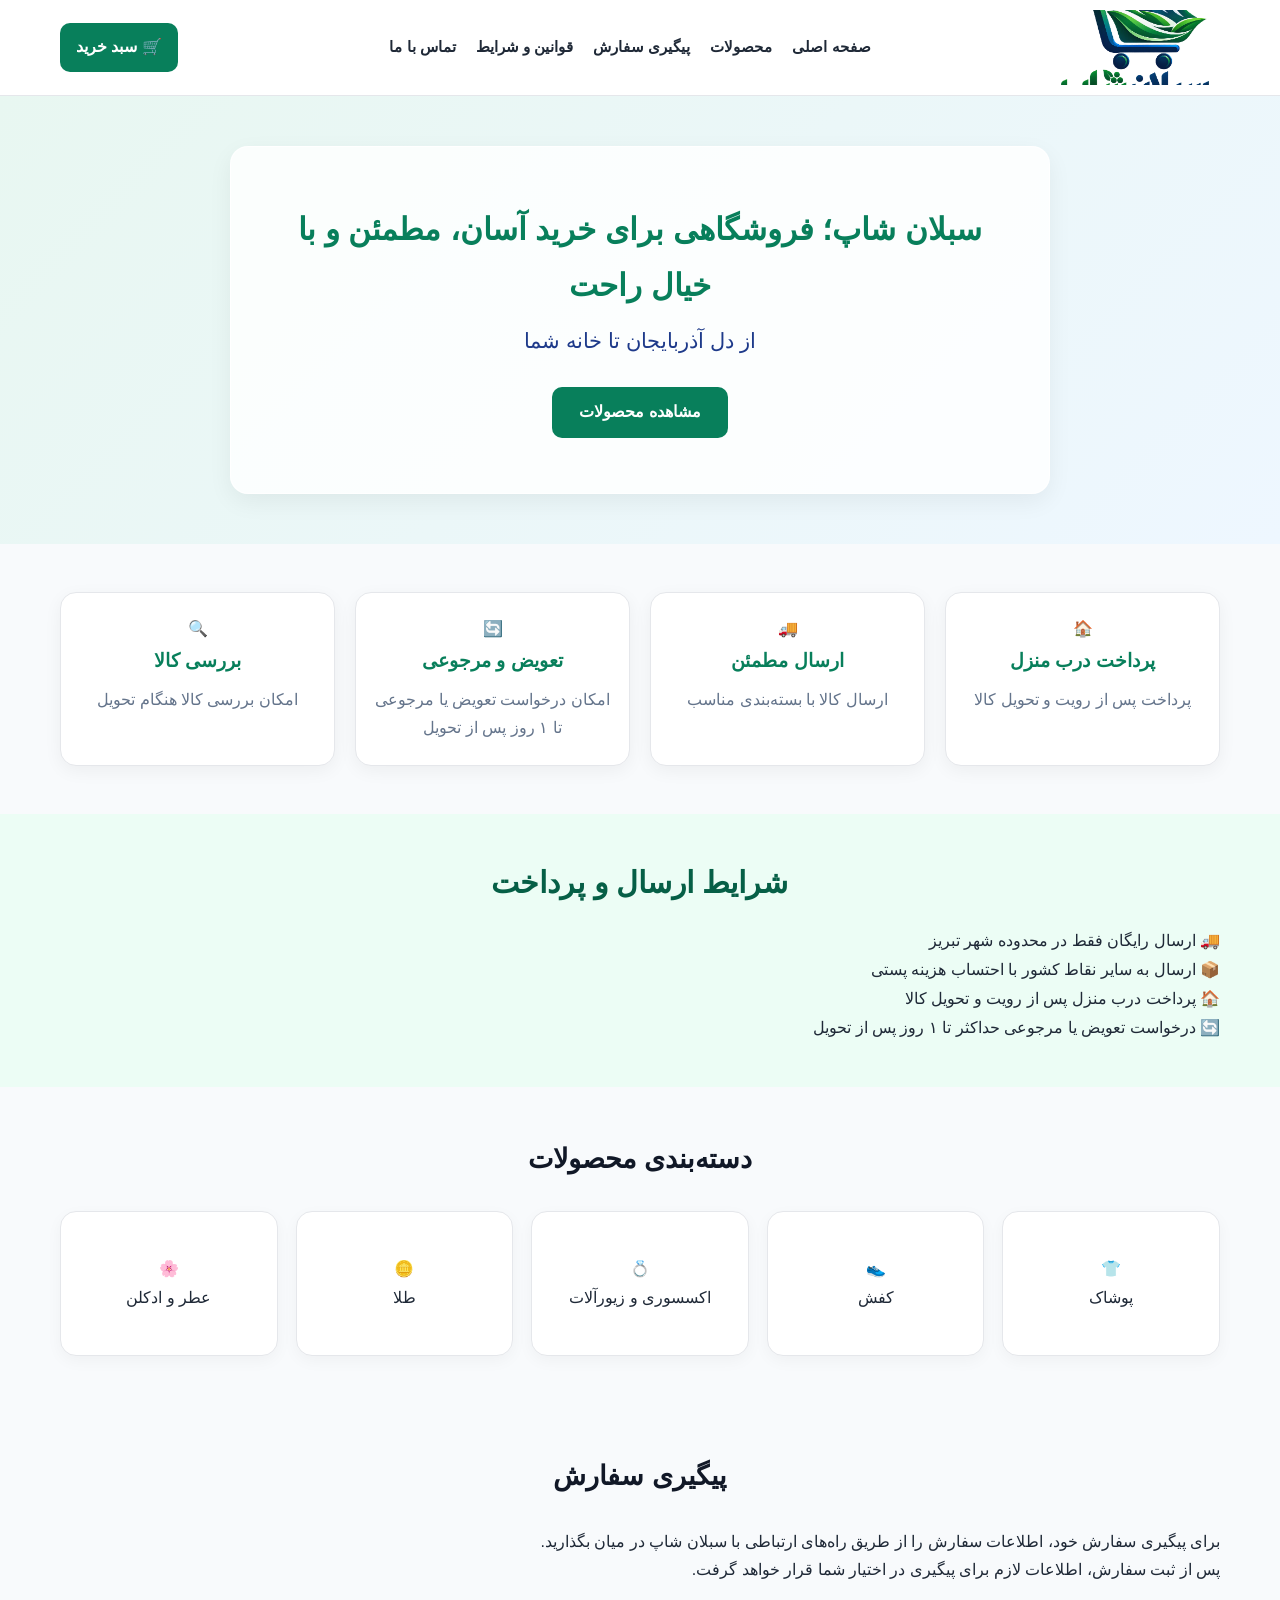
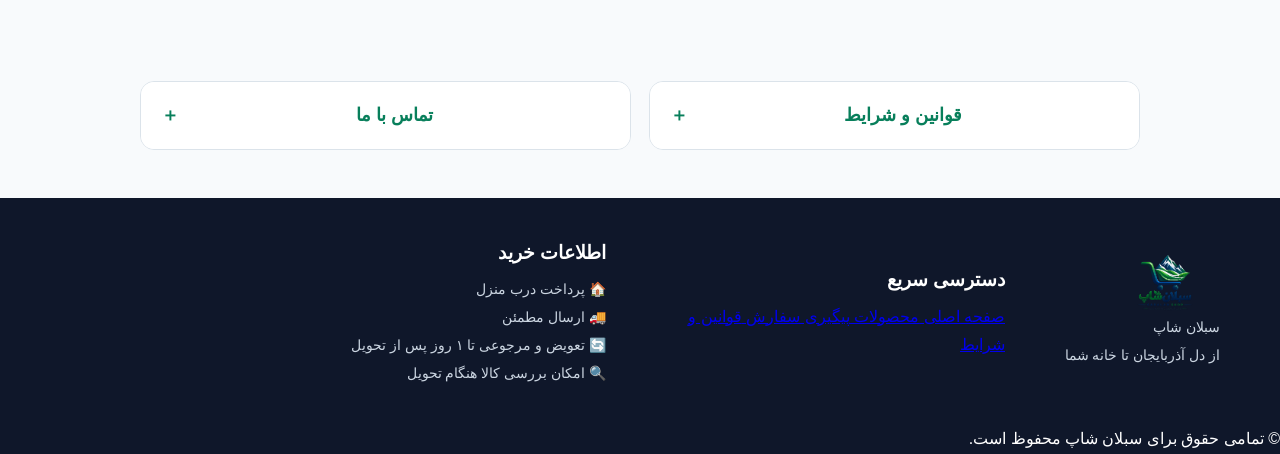
==== commit f4e2d5fe: "Update index.html" ====
--- a/index.html
+++ b/index.html
@@ -3,50 +3,92 @@
 
 <head>
     <meta charset="UTF-8">
+
     <meta name="viewport" content="width=device-width, initial-scale=1.0">
 
     <title>سبلان شاپ | Sabalan Shop</title>
 
     <link rel="stylesheet" href="./css/style.css?v=2">
+
+    <style>
+        .sabalan-tab-content {
+            display: none !important;
+        }
+
+        .sabalan-tab[open] .sabalan-tab-content {
+            display: block !important;
+        }
+
+        .sabalan-tab summary {
+            cursor: pointer;
+        }
+    </style>
 </head>
 
-<body class="home-page">
-
-<header class="sabalan-header">
-
-    <div class="sabalan-header-inner">
-
-        <div class="sabalan-logo-area">
-            <a href="./index.html">
-                <img
-                    src="./static/images/sabalan_shop_logo.png"
-                    alt="لوگوی سبلان شاپ"
-                    class="sabalan-header-logo"
-                    onerror="this.onerror=null;this.src='./site/static/images/sabalan_shop_logo.png';"
-                >
-            </a>
-        </div>
-
-        <nav class="sabalan-menu">
-            <a href="./index.html">صفحه اصلی</a>
-            <a href="./products.html">محصولات</a>
-            <a href="#tracking">پیگیری سفارش</a>
-            <a href="#rules">قوانین و شرایط</a>
-            <a href="#contact">تماس با ما</a>
-        </nav>
-
-        <div class="sabalan-cart">
-            <a href="./products.html">🛒 مشاهده محصولات</a>
-        </div>
-
-    </div>
-
-</header>
-
-
-<main>
-
-    <!-- قاب اصلی صفحه -->
+<body>
+
+    <!-- ================= HEADER ================= -->
+
+    <header class="sabalan-header">
+
+        <div class="sabalan-header-inner">
+
+            <div class="sabalan-logo-area">
+
+                <a href="./index.html">
+
+                    <img
+                        src="./static/images/sabalan_shop_logo.png"
+                        alt="سبلان شاپ"
+                        class="sabalan-logo"
+                        onerror="this.onerror=null; this.src='./site/static/images/sabalan_shop_logo.png';"
+                    >
+
+                </a>
+
+            </div>
+
+
+            <nav class="sabalan-menu">
+
+                <a href="./index.html">
+                    صفحه اصلی
+                </a>
+
+                <a href="./products.html">
+                    محصولات
+                </a>
+
+                <a href="#tracking">
+                    پیگیری سفارش
+                </a>
+
+                <a href="#rules">
+                    قوانین و شرایط
+                </a>
+
+                <a href="#contact">
+                    تماس با ما
+                </a>
+
+            </nav>
+
+
+            <div class="sabalan-cart">
+
+                <a href="./products.html">
+                    🛒 سبد خرید
+                </a>
+
+            </div>
+
+        </div>
+
+    </header>
+
+
+    <!-- ================= HERO ================= -->
+
     <section class="sabalan-hero">
 
         <div class="sabalan-hero-box">
@@ -68,45 +110,79 @@
     </section>
 
 
-    <!-- چرا سبلان شاپ -->
+    <!-- ================= TRUST ================= -->
+
     <section class="sabalan-section">
 
         <div class="sabalan-container">
 
-            <h2>چرا سبلان شاپ؟</h2>
-
             <div class="sabalan-trust-grid">
 
                 <div class="sabalan-trust-card">
-                    <div class="sabalan-trust-icon">🏠</div>
-                    <h3>پرداخت درب منزل</h3>
+
+                    <div class="sabalan-trust-icon">
+                        🏠
+                    </div>
+
+                    <h3>
+                        پرداخت درب منزل
+                    </h3>
+
                     <p>
-                        پرداخت پس از رویت و تحویل کالا درب منزل
+                        پرداخت پس از رویت و تحویل کالا
                     </p>
+
                 </div>
 
+
                 <div class="sabalan-trust-card">
-                    <div class="sabalan-trust-icon">🚚</div>
-                    <h3>ارسال مطمئن</h3>
+
+                    <div class="sabalan-trust-icon">
+                        🚚
+                    </div>
+
+                    <h3>
+                        ارسال مطمئن
+                    </h3>
+
                     <p>
-                        سفارش شما با دقت بسته‌بندی و ارسال می‌شود.
+                        ارسال کالا با بسته‌بندی مناسب
                     </p>
+
                 </div>
 
+
                 <div class="sabalan-trust-card">
-                    <div class="sabalan-trust-icon">🔄</div>
-                    <h3>تعویض و مرجوعی</h3>
+
+                    <div class="sabalan-trust-icon">
+                        🔄
+                    </div>
+
+                    <h3>
+                        تعویض و مرجوعی
+                    </h3>
+
                     <p>
                         امکان درخواست تعویض یا مرجوعی تا ۱ روز پس از تحویل
                     </p>
+
                 </div>
 
+
                 <div class="sabalan-trust-card">
-                    <div class="sabalan-trust-icon">🔎</div>
-                    <h3>بررسی کالا</h3>
+
+                    <div class="sabalan-trust-icon">
+                        🔍
+                    </div>
+
+                    <h3>
+                        بررسی کالا
+                    </h3>
+
                     <p>
-                        امکان بررسی کالا هنگام تحویل سفارش
+                        امکان بررسی کالا هنگام تحویل
                     </p>
+
                 </div>
 
             </div>
@@ -116,14 +192,17 @@
     </section>
 
 
-    <!-- شرایط ارسال -->
-    <section class="sabalan-delivery">
+    <!-- ================= DELIVERY ================= -->
+
+    <section class="sabalan-section sabalan-delivery">
 
         <div class="sabalan-container">
 
-            <h2>شرایط ارسال سفارش</h2>
-
-            <div class="sabalan-delivery-text">
+            <h2>
+                شرایط ارسال و پرداخت
+            </h2>
+
+            <div class="sabalan-delivery-box">
 
                 <p>
                     🚚 ارسال رایگان فقط در محدوده شهر تبریز
@@ -137,202 +216,265 @@
                     🏠 پرداخت درب منزل پس از رویت و تحویل کالا
                 </p>
 
-            </div>
-
-        </div>
-
-    </section>
-
-
-    <!-- دسته بندی -->
+                <p>
+                    🔄 درخواست تعویض یا مرجوعی حداکثر تا ۱ روز پس از تحویل
+                </p>
+
+            </div>
+
+        </div>
+
+    </section>
+
+
+    <!-- ================= CATEGORIES ================= -->
+
     <section class="sabalan-section">
 
         <div class="sabalan-container">
 
-            <h2>دسته‌بندی محصولات</h2>
+            <h2 class="sabalan-section-title">
+                دسته‌بندی محصولات
+            </h2>
 
             <div class="sabalan-category-grid">
 
-                <div class="sabalan-category-card">
-                    <div class="sabalan-category-icon">👕</div>
-                    <h3>پوشاک</h3>
-                    <p>پوشاک مردانه، زنانه و کودک</p>
-                </div>
-
-                <div class="sabalan-category-card">
-                    <div class="sabalan-category-icon">👟</div>
-                    <h3>کفش</h3>
-                    <p>انواع کفش برای آقایان، بانوان و کودکان</p>
-                </div>
-
-                <div class="sabalan-category-card">
-                    <div class="sabalan-category-icon">💍</div>
-                    <h3>اکسسوری و زیورآلات</h3>
-                    <p>انواع اکسسوری و زیورآلات</p>
-                </div>
-
-                <div class="sabalan-category-card">
-                    <div class="sabalan-category-icon">🌹</div>
-                    <h3>عطر و ادکلن</h3>
-                    <p>انواع عطر و ادکلن مردانه و زنانه</p>
-                </div>
-
-                <div class="sabalan-category-card">
-                    <div class="sabalan-category-icon">✨</div>
-                    <h3>محصولات جدید</h3>
-                    <p>به‌زودی محصولات بیشتری اضافه خواهد شد.</p>
-                </div>
-
-            </div>
-
-        </div>
-
-    </section>
-
-
-    <!-- پیگیری سفارش -->
-    <section class="sabalan-info-section" id="tracking">
+                <a href="./products.html" class="sabalan-category-card">
+                    👕
+                    <span>پوشاک</span>
+                </a>
+
+                <a href="./products.html" class="sabalan-category-card">
+                    👟
+                    <span>کفش</span>
+                </a>
+
+                <a href="./products.html" class="sabalan-category-card">
+                    💍
+                    <span>اکسسوری و زیورآلات</span>
+                </a>
+
+                <a href="./products.html" class="sabalan-category-card">
+                    🪙
+                    <span>طلا</span>
+                </a>
+
+                <a href="./products.html" class="sabalan-category-card">
+                    🌸
+                    <span>عطر و ادکلن</span>
+                </a>
+
+            </div>
+
+        </div>
+
+    </section>
+
+
+    <!-- ================= TRACKING ================= -->
+
+    <section class="sabalan-section" id="tracking">
 
         <div class="sabalan-container">
 
-            <h2>📦 پیگیری سفارش</h2>
-
-            <div class="sabalan-info-content">
-
-                <p>
-                    برای پیگیری سفارش خود می‌توانید با پشتیبانی سبلان شاپ تماس بگیرید و شماره سفارش خود را اعلام کنید.
-                </p>
-
-            </div>
-
-        </div>
-
-    </section>
-
-
-    <!-- قوانین و تماس -->
-    <section class="sabalan-tabs-section">
+            <h2 class="sabalan-section-title">
+                پیگیری سفارش
+            </h2>
+
+            <div class="sabalan-tracking-box">
+
+                <p>
+                    برای پیگیری سفارش خود، اطلاعات سفارش را از طریق راه‌های ارتباطی
+                    با سبلان شاپ در میان بگذارید.
+                </p>
+
+                <p>
+                    پس از ثبت سفارش، اطلاعات لازم برای پیگیری در اختیار شما قرار خواهد گرفت.
+                </p>
+
+            </div>
+
+        </div>
+
+    </section>
+
+
+    <!-- ================= RULES / CONTACT ================= -->
+
+    <section class="sabalan-section">
 
         <div class="sabalan-container">
 
             <div class="sabalan-tabs">
 
+
+                <!-- قوانین -->
+
                 <details class="sabalan-tab" id="rules">
 
-                    <summary>📋 قوانین و شرایط</summary>
+                    <summary>
+                        قوانین و شرایط
+                    </summary>
 
                     <div class="sabalan-tab-content">
 
-                        <ul>
-
-                            <li>
-                                پرداخت سفارش درب منزل پس از رویت و تحویل کالا انجام می‌شود.
-                            </li>
-
-                            <li>
-                                مشتری می‌تواند کالا را هنگام تحویل بررسی کند.
-                            </li>
-
-                            <li>
-                                درخواست تعویض یا مرجوعی حداکثر تا ۱ روز پس از تحویل کالا امکان‌پذیر است.
-                            </li>
-
-                            <li>
-                                ارسال رایگان فقط در محدوده شهر تبریز انجام می‌شود.
-                            </li>
-
-                            <li>
-                                ارسال به سایر نقاط کشور با احتساب هزینه پستی انجام خواهد شد.
-                            </li>
-
-                        </ul>
+                        <p>
+                            مشتری می‌تواند کالا را هنگام تحویل بررسی کند.
+                        </p>
+
+                        <p>
+                            پرداخت درب منزل پس از رویت و تحویل کالا انجام می‌شود.
+                        </p>
+
+                        <p>
+                            درخواست تعویض یا مرجوعی حداکثر تا ۱ روز پس از تحویل قابل ثبت است.
+                        </p>
+
+                        <p>
+                            هزینه ارسال رایگان فقط در محدوده شهر تبریز است.
+                        </p>
+
+                        <p>
+                            ارسال به سایر نقاط کشور با احتساب هزینه پستی انجام می‌شود.
+                        </p>
 
                     </div>
 
                 </details>
 
 
+                <!-- تماس -->
+
                 <details class="sabalan-tab" id="contact">
 
-                    <summary>☎️ تماس با ما</summary>
+                    <summary>
+                        تماس با ما
+                    </summary>
 
                     <div class="sabalan-tab-content">
 
                         <p>
-                            برای ثبت سفارش، پیگیری سفارش و دریافت اطلاعات بیشتر می‌توانید با پشتیبانی سبلان شاپ در ارتباط باشید.
-                        </p>
-
-                        <p>
-                            پشتیبانی سبلان شاپ آماده پاسخگویی به سوالات شماست.
+                            برای ارتباط با سبلان شاپ و پیگیری سفارش خود می‌توانید
+                            از راه‌های ارتباطی اعلام‌شده توسط فروشگاه استفاده کنید.
+                        </p>
+
+                        <p>
+                            سبلان شاپ آماده پاسخگویی به سوالات و درخواست‌های شماست.
                         </p>
 
                     </div>
 
                 </details>
 
-            </div>
-
-        </div>
-
-    </section>
-
-</main>
-
-
-<!-- فوتر -->
-<footer class="sabalan-footer">
-
-    <div class="sabalan-footer-inner">
-
-        <div class="sabalan-footer-logo-box">
-
-            <img
-                src="./static/images/sabalan_shop_logo.png"
-                alt="لوگوی سبلان شاپ"
-                class="sabalan-footer-logo"
-                onerror="this.onerror=null;this.src='./site/static/images/sabalan_shop_logo.png';"
-            >
-
-        </div>
-
-
-        <div class="sabalan-footer-column">
-
-            <h3>سبلان شاپ</h3>
+
+            </div>
+
+        </div>
+
+    </section>
+
+
+    <!-- ================= FOOTER ================= -->
+
+    <footer class="sabalan-footer">
+
+        <div class="sabalan-footer-inner">
+
+
+            <!-- لوگوی فوتر -->
+
+            <div class="sabalan-footer-column">
+
+                <a href="./index.html">
+
+                    <img
+                        src="./static/images/sabalan_shop_logo.png"
+                        alt="لوگوی سبلان شاپ"
+                        class="sabalan-footer-logo"
+                        onerror="this.onerror=null; this.src='./site/static/images/sabalan_shop_logo.png';"
+                    >
+
+                </a>
+
+                <p>
+                    سبلان شاپ
+                </p>
+
+                <p>
+                    از دل آذربایجان تا خانه شما
+                </p>
+
+            </div>
+
+
+            <!-- دسترسی سریع -->
+
+            <div class="sabalan-footer-column">
+
+                <h3>
+                    دسترسی سریع
+                </h3>
+
+                <a href="./index.html">
+                    صفحه اصلی
+                </a>
+
+                <a href="./products.html">
+                    محصولات
+                </a>
+
+                <a href="#tracking">
+                    پیگیری سفارش
+                </a>
+
+                <a href="#rules">
+                    قوانین و شرایط
+                </a>
+
+            </div>
+
+
+            <!-- اطلاعات خرید -->
+
+            <div class="sabalan-footer-column">
+
+                <h3>
+                    اطلاعات خرید
+                </h3>
+
+                <p>
+                    🏠 پرداخت درب منزل
+                </p>
+
+                <p>
+                    🚚 ارسال مطمئن
+                </p>
+
+                <p>
+                    🔄 تعویض و مرجوعی تا ۱ روز پس از تحویل
+                </p>
+
+                <p>
+                    🔍 امکان بررسی کالا هنگام تحویل
+                </p>
+
+            </div>
+
+
+        </div>
+
+
+        <div class="sabalan-footer-bottom">
 
             <p>
-                از دل آذربایجان تا خانه شما
+                © تمامی حقوق برای سبلان شاپ محفوظ است.
             </p>
 
         </div>
 
-
-        <div class="sabalan-footer-column">
-
-            <p>
-                🚚 ارسال رایگان فقط در محدوده شهر تبریز
-            </p>
-
-            <p>
-                📦 ارسال به سایر نقاط کشور با احتساب هزینه پستی
-            </p>
-
-            <p>
-                🏠 پرداخت درب منزل پس از رویت و تحویل کالا
-            </p>
-
-        </div>
-
-    </div>
-
-
-    <div class="sabalan-copyright">
-
-        © تمامی حقوق برای سبلان شاپ محفوظ است.
-
-    </div>
-
-</footer>
+    </footer>
+
 
 </body>
+
 </html>
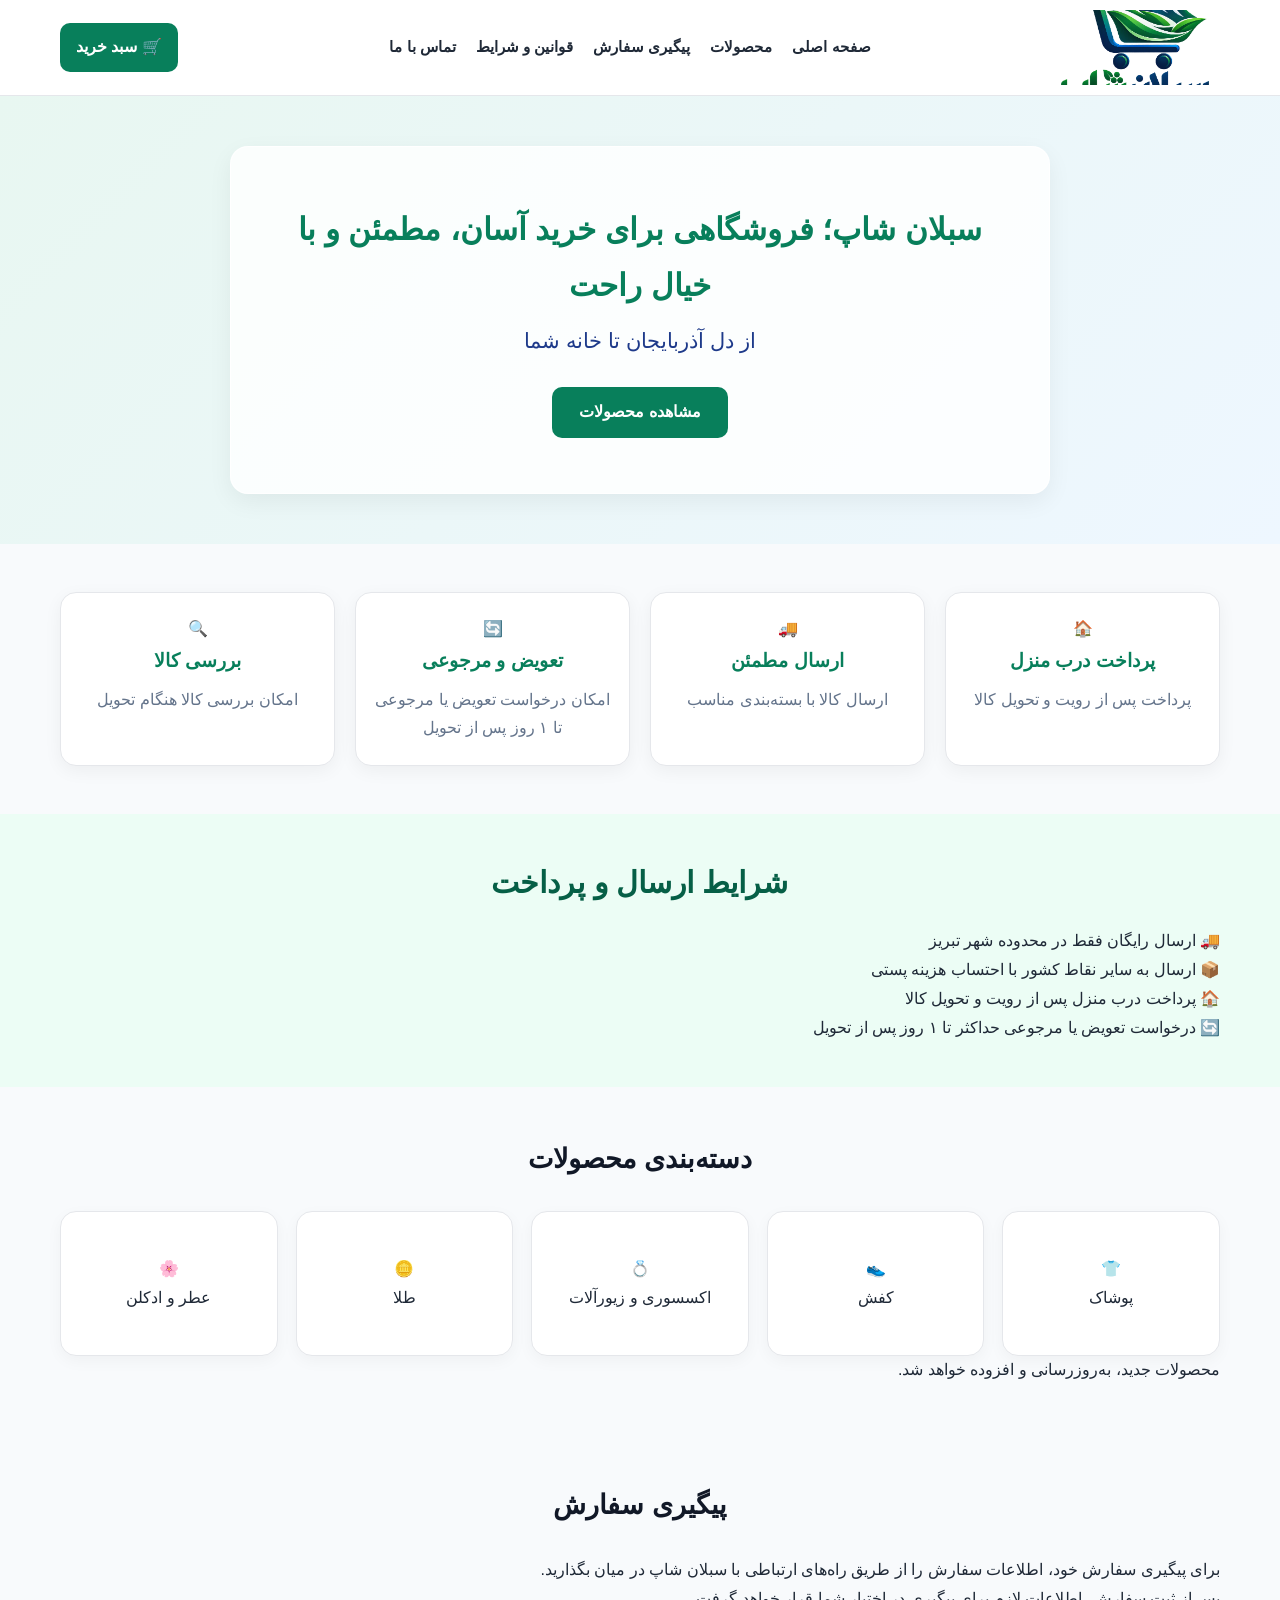
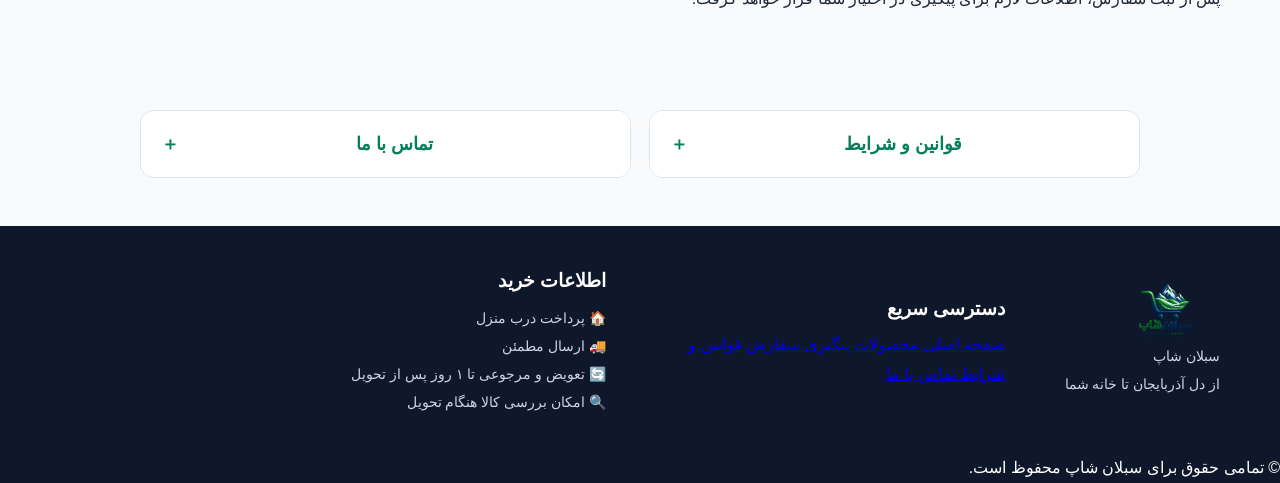
==== commit 7e7b52f4: "Update index.html" ====
--- a/index.html
+++ b/index.html
@@ -2,13 +2,14 @@
 <html lang="fa" dir="rtl">
 
 <head>
+
     <meta charset="UTF-8">
 
     <meta name="viewport" content="width=device-width, initial-scale=1.0">
 
     <title>سبلان شاپ | Sabalan Shop</title>
 
-    <link rel="stylesheet" href="./css/style.css?v=2">
+    <link rel="stylesheet" href="./css/style.css?v=3">
 
     <style>
         .sabalan-tab-content {
@@ -23,456 +24,539 @@
             cursor: pointer;
         }
     </style>
+
 </head>
 
+
 <body>
 
-    <!-- ================= HEADER ================= -->
-
-    <header class="sabalan-header">
-
-        <div class="sabalan-header-inner">
-
-            <div class="sabalan-logo-area">
-
-                <a href="./index.html">
-
-                    <img
-                        src="./static/images/sabalan_shop_logo.png"
-                        alt="سبلان شاپ"
-                        class="sabalan-logo"
-                        onerror="this.onerror=null; this.src='./site/static/images/sabalan_shop_logo.png';"
-                    >
-
-                </a>
+
+<!-- ================= HEADER ================= -->
+
+<header class="sabalan-header">
+
+    <div class="sabalan-header-inner">
+
+
+        <div class="sabalan-logo-area">
+
+            <a href="./index.html">
+
+                <img
+                    src="./static/images/sabalan_shop_logo.png"
+                    alt="سبلان شاپ"
+                    class="sabalan-logo"
+                    onerror="this.onerror=null; this.src='./site/static/images/sabalan_shop_logo.png';"
+                >
+
+            </a>
+
+        </div>
+
+
+        <nav class="sabalan-menu">
+
+            <a href="./index.html">
+                صفحه اصلی
+            </a>
+
+            <a href="./products.html">
+                محصولات
+            </a>
+
+            <a href="#tracking">
+                پیگیری سفارش
+            </a>
+
+            <a href="#rules">
+                قوانین و شرایط
+            </a>
+
+            <a href="#contact">
+                تماس با ما
+            </a>
+
+        </nav>
+
+
+        <div class="sabalan-cart">
+
+            <a href="./products.html">
+                🛒 سبد خرید
+            </a>
+
+        </div>
+
+
+    </div>
+
+</header>
+
+
+
+<!-- ================= HERO ================= -->
+
+<section class="sabalan-hero">
+
+    <div class="sabalan-hero-box">
+
+        <h1>
+            سبلان شاپ؛ فروشگاهی برای خرید آسان، مطمئن و با خیال راحت
+        </h1>
+
+        <p class="sabalan-slogan">
+            از دل آذربایجان تا خانه شما
+        </p>
+
+        <a href="./products.html" class="sabalan-main-button">
+            مشاهده محصولات
+        </a>
+
+    </div>
+
+</section>
+
+
+
+<!-- ================= TRUST ================= -->
+
+<section class="sabalan-section">
+
+    <div class="sabalan-container">
+
+        <div class="sabalan-trust-grid">
+
+
+            <div class="sabalan-trust-card">
+
+                <div class="sabalan-trust-icon">
+                    🏠
+                </div>
+
+                <h3>
+                    پرداخت درب منزل
+                </h3>
+
+                <p>
+                    پرداخت پس از رویت و تحویل کالا
+                </p>
 
             </div>
 
 
-            <nav class="sabalan-menu">
-
-                <a href="./index.html">
-                    صفحه اصلی
-                </a>
-
-                <a href="./products.html">
-                    محصولات
-                </a>
-
-                <a href="#tracking">
-                    پیگیری سفارش
-                </a>
-
-                <a href="#rules">
+            <div class="sabalan-trust-card">
+
+                <div class="sabalan-trust-icon">
+                    🚚
+                </div>
+
+                <h3>
+                    ارسال مطمئن
+                </h3>
+
+                <p>
+                    ارسال کالا با بسته‌بندی مناسب
+                </p>
+
+            </div>
+
+
+            <div class="sabalan-trust-card">
+
+                <div class="sabalan-trust-icon">
+                    🔄
+                </div>
+
+                <h3>
+                    تعویض و مرجوعی
+                </h3>
+
+                <p>
+                    امکان درخواست تعویض یا مرجوعی تا ۱ روز پس از تحویل
+                </p>
+
+            </div>
+
+
+            <div class="sabalan-trust-card">
+
+                <div class="sabalan-trust-icon">
+                    🔍
+                </div>
+
+                <h3>
+                    بررسی کالا
+                </h3>
+
+                <p>
+                    امکان بررسی کالا هنگام تحویل
+                </p>
+
+            </div>
+
+
+        </div>
+
+    </div>
+
+</section>
+
+
+
+<!-- ================= DELIVERY ================= -->
+
+<section class="sabalan-section sabalan-delivery">
+
+    <div class="sabalan-container">
+
+        <h2>
+            شرایط ارسال و پرداخت
+        </h2>
+
+        <div class="sabalan-delivery-box">
+
+            <p>
+                🚚 ارسال رایگان فقط در محدوده شهر تبریز
+            </p>
+
+            <p>
+                📦 ارسال به سایر نقاط کشور با احتساب هزینه پستی
+            </p>
+
+            <p>
+                🏠 پرداخت درب منزل پس از رویت و تحویل کالا
+            </p>
+
+            <p>
+                🔄 درخواست تعویض یا مرجوعی حداکثر تا ۱ روز پس از تحویل
+            </p>
+
+        </div>
+
+    </div>
+
+</section>
+
+
+
+<!-- ================= CATEGORIES ================= -->
+
+<section class="sabalan-section">
+
+    <div class="sabalan-container">
+
+        <h2 class="sabalan-section-title">
+            دسته‌بندی محصولات
+        </h2>
+
+
+        <div class="sabalan-category-grid">
+
+
+            <a href="./products.html" class="sabalan-category-card">
+
+                <span class="sabalan-category-icon">
+                    👕
+                </span>
+
+                <span>
+                    پوشاک
+                </span>
+
+            </a>
+
+
+            <a href="./products.html" class="sabalan-category-card">
+
+                <span class="sabalan-category-icon">
+                    👟
+                </span>
+
+                <span>
+                    کفش
+                </span>
+
+            </a>
+
+
+            <a href="./products.html" class="sabalan-category-card">
+
+                <span class="sabalan-category-icon">
+                    💍
+                </span>
+
+                <span>
+                    اکسسوری و زیورآلات
+                </span>
+
+            </a>
+
+
+            <a href="./products.html" class="sabalan-category-card">
+
+                <span class="sabalan-category-icon">
+                    🪙
+                </span>
+
+                <span>
+                    طلا
+                </span>
+
+            </a>
+
+
+            <a href="./products.html" class="sabalan-category-card">
+
+                <span class="sabalan-category-icon">
+                    🌸
+                </span>
+
+                <span>
+                    عطر و ادکلن
+                </span>
+
+            </a>
+
+
+        </div>
+
+
+        <div class="sabalan-products-update">
+
+            محصولات جدید، به‌روزرسانی و افزوده خواهد شد.
+
+        </div>
+
+
+    </div>
+
+</section>
+
+
+
+<!-- ================= TRACKING ================= -->
+
+<section class="sabalan-section" id="tracking">
+
+    <div class="sabalan-container">
+
+        <h2 class="sabalan-section-title">
+            پیگیری سفارش
+        </h2>
+
+
+        <div class="sabalan-tracking-box">
+
+            <p>
+                برای پیگیری سفارش خود، اطلاعات سفارش را از طریق راه‌های ارتباطی
+                با سبلان شاپ در میان بگذارید.
+            </p>
+
+            <p>
+                پس از ثبت سفارش، اطلاعات لازم برای پیگیری در اختیار شما قرار خواهد گرفت.
+            </p>
+
+        </div>
+
+    </div>
+
+</section>
+
+
+
+<!-- ================= RULES / CONTACT ================= -->
+
+<section class="sabalan-section">
+
+    <div class="sabalan-container">
+
+        <div class="sabalan-tabs">
+
+
+            <details class="sabalan-tab" id="rules">
+
+                <summary>
                     قوانین و شرایط
-                </a>
-
-                <a href="#contact">
+                </summary>
+
+
+                <div class="sabalan-tab-content">
+
+                    <p>
+                        مشتری می‌تواند کالا را هنگام تحویل بررسی کند.
+                    </p>
+
+                    <p>
+                        پرداخت درب منزل پس از رویت و تحویل کالا انجام می‌شود.
+                    </p>
+
+                    <p>
+                        درخواست تعویض یا مرجوعی حداکثر تا ۱ روز پس از تحویل قابل ثبت است.
+                    </p>
+
+                    <p>
+                        ارسال رایگان فقط در محدوده شهر تبریز است.
+                    </p>
+
+                    <p>
+                        ارسال به سایر نقاط کشور با احتساب هزینه پستی انجام می‌شود.
+                    </p>
+
+                </div>
+
+            </details>
+
+
+
+            <details class="sabalan-tab" id="contact">
+
+                <summary>
                     تماس با ما
-                </a>
-
-            </nav>
-
-
-            <div class="sabalan-cart">
-
-                <a href="./products.html">
-                    🛒 سبد خرید
-                </a>
-
-            </div>
-
-        </div>
-
-    </header>
-
-
-    <!-- ================= HERO ================= -->
-
-    <section class="sabalan-hero">
-
-        <div class="sabalan-hero-box">
-
-            <h1>
-                سبلان شاپ؛ فروشگاهی برای خرید آسان، مطمئن و با خیال راحت
-            </h1>
-
-            <p class="sabalan-slogan">
+                </summary>
+
+
+                <div class="sabalan-tab-content">
+
+                    <p>
+                        برای ارتباط با سبلان شاپ و پیگیری سفارش خود می‌توانید
+                        از راه‌های ارتباطی اعلام‌شده توسط فروشگاه استفاده کنید.
+                    </p>
+
+                    <p>
+                        سبلان شاپ آماده پاسخگویی به سوالات و درخواست‌های شماست.
+                    </p>
+
+                </div>
+
+            </details>
+
+
+        </div>
+
+    </div>
+
+</section>
+
+
+
+<!-- ================= FOOTER ================= -->
+
+<footer class="sabalan-footer">
+
+    <div class="sabalan-footer-inner">
+
+
+        <!-- FOOTER LOGO -->
+
+        <div class="sabalan-footer-column sabalan-footer-brand">
+
+            <a href="./index.html">
+
+                <img
+                    src="./static/images/sabalan_shop_logo.png"
+                    alt="لوگوی سبلان شاپ"
+                    class="sabalan-footer-logo"
+                    onerror="this.onerror=null; this.src='./site/static/images/sabalan_shop_logo.png';"
+                >
+
+            </a>
+
+
+            <p class="sabalan-footer-brand-name">
+                سبلان شاپ
+            </p>
+
+
+            <p>
                 از دل آذربایجان تا خانه شما
             </p>
 
-            <a href="./products.html" class="sabalan-main-button">
-                مشاهده محصولات
-            </a>
-
-        </div>
-
-    </section>
-
-
-    <!-- ================= TRUST ================= -->
-
-    <section class="sabalan-section">
-
-        <div class="sabalan-container">
-
-            <div class="sabalan-trust-grid">
-
-                <div class="sabalan-trust-card">
-
-                    <div class="sabalan-trust-icon">
-                        🏠
-                    </div>
-
-                    <h3>
-                        پرداخت درب منزل
-                    </h3>
-
-                    <p>
-                        پرداخت پس از رویت و تحویل کالا
-                    </p>
-
-                </div>
-
-
-                <div class="sabalan-trust-card">
-
-                    <div class="sabalan-trust-icon">
-                        🚚
-                    </div>
-
-                    <h3>
-                        ارسال مطمئن
-                    </h3>
-
-                    <p>
-                        ارسال کالا با بسته‌بندی مناسب
-                    </p>
-
-                </div>
-
-
-                <div class="sabalan-trust-card">
-
-                    <div class="sabalan-trust-icon">
-                        🔄
-                    </div>
-
-                    <h3>
-                        تعویض و مرجوعی
-                    </h3>
-
-                    <p>
-                        امکان درخواست تعویض یا مرجوعی تا ۱ روز پس از تحویل
-                    </p>
-
-                </div>
-
-
-                <div class="sabalan-trust-card">
-
-                    <div class="sabalan-trust-icon">
-                        🔍
-                    </div>
-
-                    <h3>
-                        بررسی کالا
-                    </h3>
-
-                    <p>
-                        امکان بررسی کالا هنگام تحویل
-                    </p>
-
-                </div>
-
-            </div>
-
-        </div>
-
-    </section>
-
-
-    <!-- ================= DELIVERY ================= -->
-
-    <section class="sabalan-section sabalan-delivery">
-
-        <div class="sabalan-container">
-
-            <h2>
-                شرایط ارسال و پرداخت
-            </h2>
-
-            <div class="sabalan-delivery-box">
-
-                <p>
-                    🚚 ارسال رایگان فقط در محدوده شهر تبریز
-                </p>
-
-                <p>
-                    📦 ارسال به سایر نقاط کشور با احتساب هزینه پستی
-                </p>
-
-                <p>
-                    🏠 پرداخت درب منزل پس از رویت و تحویل کالا
-                </p>
-
-                <p>
-                    🔄 درخواست تعویض یا مرجوعی حداکثر تا ۱ روز پس از تحویل
-                </p>
-
-            </div>
-
-        </div>
-
-    </section>
-
-
-    <!-- ================= CATEGORIES ================= -->
-
-    <section class="sabalan-section">
-
-        <div class="sabalan-container">
-
-            <h2 class="sabalan-section-title">
-                دسته‌بندی محصولات
-            </h2>
-
-            <div class="sabalan-category-grid">
-
-                <a href="./products.html" class="sabalan-category-card">
-                    👕
-                    <span>پوشاک</span>
-                </a>
-
-                <a href="./products.html" class="sabalan-category-card">
-                    👟
-                    <span>کفش</span>
-                </a>
-
-                <a href="./products.html" class="sabalan-category-card">
-                    💍
-                    <span>اکسسوری و زیورآلات</span>
-                </a>
-
-                <a href="./products.html" class="sabalan-category-card">
-                    🪙
-                    <span>طلا</span>
-                </a>
-
-                <a href="./products.html" class="sabalan-category-card">
-                    🌸
-                    <span>عطر و ادکلن</span>
-                </a>
-
-            </div>
-
-        </div>
-
-    </section>
-
-
-    <!-- ================= TRACKING ================= -->
-
-    <section class="sabalan-section" id="tracking">
-
-        <div class="sabalan-container">
-
-            <h2 class="sabalan-section-title">
+        </div>
+
+
+
+        <!-- QUICK LINKS -->
+
+        <div class="sabalan-footer-column">
+
+            <h3>
+                دسترسی سریع
+            </h3>
+
+
+            <a href="./index.html">
+                صفحه اصلی
+            </a>
+
+
+            <a href="./products.html">
+                محصولات
+            </a>
+
+
+            <a href="#tracking">
                 پیگیری سفارش
-            </h2>
-
-            <div class="sabalan-tracking-box">
-
-                <p>
-                    برای پیگیری سفارش خود، اطلاعات سفارش را از طریق راه‌های ارتباطی
-                    با سبلان شاپ در میان بگذارید.
-                </p>
-
-                <p>
-                    پس از ثبت سفارش، اطلاعات لازم برای پیگیری در اختیار شما قرار خواهد گرفت.
-                </p>
-
-            </div>
-
-        </div>
-
-    </section>
-
-
-    <!-- ================= RULES / CONTACT ================= -->
-
-    <section class="sabalan-section">
-
-        <div class="sabalan-container">
-
-            <div class="sabalan-tabs">
-
-
-                <!-- قوانین -->
-
-                <details class="sabalan-tab" id="rules">
-
-                    <summary>
-                        قوانین و شرایط
-                    </summary>
-
-                    <div class="sabalan-tab-content">
-
-                        <p>
-                            مشتری می‌تواند کالا را هنگام تحویل بررسی کند.
-                        </p>
-
-                        <p>
-                            پرداخت درب منزل پس از رویت و تحویل کالا انجام می‌شود.
-                        </p>
-
-                        <p>
-                            درخواست تعویض یا مرجوعی حداکثر تا ۱ روز پس از تحویل قابل ثبت است.
-                        </p>
-
-                        <p>
-                            هزینه ارسال رایگان فقط در محدوده شهر تبریز است.
-                        </p>
-
-                        <p>
-                            ارسال به سایر نقاط کشور با احتساب هزینه پستی انجام می‌شود.
-                        </p>
-
-                    </div>
-
-                </details>
-
-
-                <!-- تماس -->
-
-                <details class="sabalan-tab" id="contact">
-
-                    <summary>
-                        تماس با ما
-                    </summary>
-
-                    <div class="sabalan-tab-content">
-
-                        <p>
-                            برای ارتباط با سبلان شاپ و پیگیری سفارش خود می‌توانید
-                            از راه‌های ارتباطی اعلام‌شده توسط فروشگاه استفاده کنید.
-                        </p>
-
-                        <p>
-                            سبلان شاپ آماده پاسخگویی به سوالات و درخواست‌های شماست.
-                        </p>
-
-                    </div>
-
-                </details>
-
-
-            </div>
-
-        </div>
-
-    </section>
-
-
-    <!-- ================= FOOTER ================= -->
-
-    <footer class="sabalan-footer">
-
-        <div class="sabalan-footer-inner">
-
-
-            <!-- لوگوی فوتر -->
-
-            <div class="sabalan-footer-column">
-
-                <a href="./index.html">
-
-                    <img
-                        src="./static/images/sabalan_shop_logo.png"
-                        alt="لوگوی سبلان شاپ"
-                        class="sabalan-footer-logo"
-                        onerror="this.onerror=null; this.src='./site/static/images/sabalan_shop_logo.png';"
-                    >
-
-                </a>
-
-                <p>
-                    سبلان شاپ
-                </p>
-
-                <p>
-                    از دل آذربایجان تا خانه شما
-                </p>
-
-            </div>
-
-
-            <!-- دسترسی سریع -->
-
-            <div class="sabalan-footer-column">
-
-                <h3>
-                    دسترسی سریع
-                </h3>
-
-                <a href="./index.html">
-                    صفحه اصلی
-                </a>
-
-                <a href="./products.html">
-                    محصولات
-                </a>
-
-                <a href="#tracking">
-                    پیگیری سفارش
-                </a>
-
-                <a href="#rules">
-                    قوانین و شرایط
-                </a>
-
-            </div>
-
-
-            <!-- اطلاعات خرید -->
-
-            <div class="sabalan-footer-column">
-
-                <h3>
-                    اطلاعات خرید
-                </h3>
-
-                <p>
-                    🏠 پرداخت درب منزل
-                </p>
-
-                <p>
-                    🚚 ارسال مطمئن
-                </p>
-
-                <p>
-                    🔄 تعویض و مرجوعی تا ۱ روز پس از تحویل
-                </p>
-
-                <p>
-                    🔍 امکان بررسی کالا هنگام تحویل
-                </p>
-
-            </div>
-
-
-        </div>
-
-
-        <div class="sabalan-footer-bottom">
-
-            <p>
-                © تمامی حقوق برای سبلان شاپ محفوظ است.
-            </p>
-
-        </div>
-
-    </footer>
+            </a>
+
+
+            <a href="#rules">
+                قوانین و شرایط
+            </a>
+
+
+            <a href="#contact">
+                تماس با ما
+            </a>
+
+        </div>
+
+
+
+        <!-- SHOP INFORMATION -->
+
+        <div class="sabalan-footer-column">
+
+            <h3>
+                اطلاعات خرید
+            </h3>
+
+
+            <p>
+                🏠 پرداخت درب منزل
+            </p>
+
+
+            <p>
+                🚚 ارسال مطمئن
+            </p>
+
+
+            <p>
+                🔄 تعویض و مرجوعی تا ۱ روز پس از تحویل
+            </p>
+
+
+            <p>
+                🔍 امکان بررسی کالا هنگام تحویل
+            </p>
+
+        </div>
+
+
+    </div>
+
+
+
+    <div class="sabalan-footer-bottom">
+
+        <p>
+            © تمامی حقوق برای سبلان شاپ محفوظ است.
+        </p>
+
+    </div>
+
+
+</footer>
 
 
 </body>
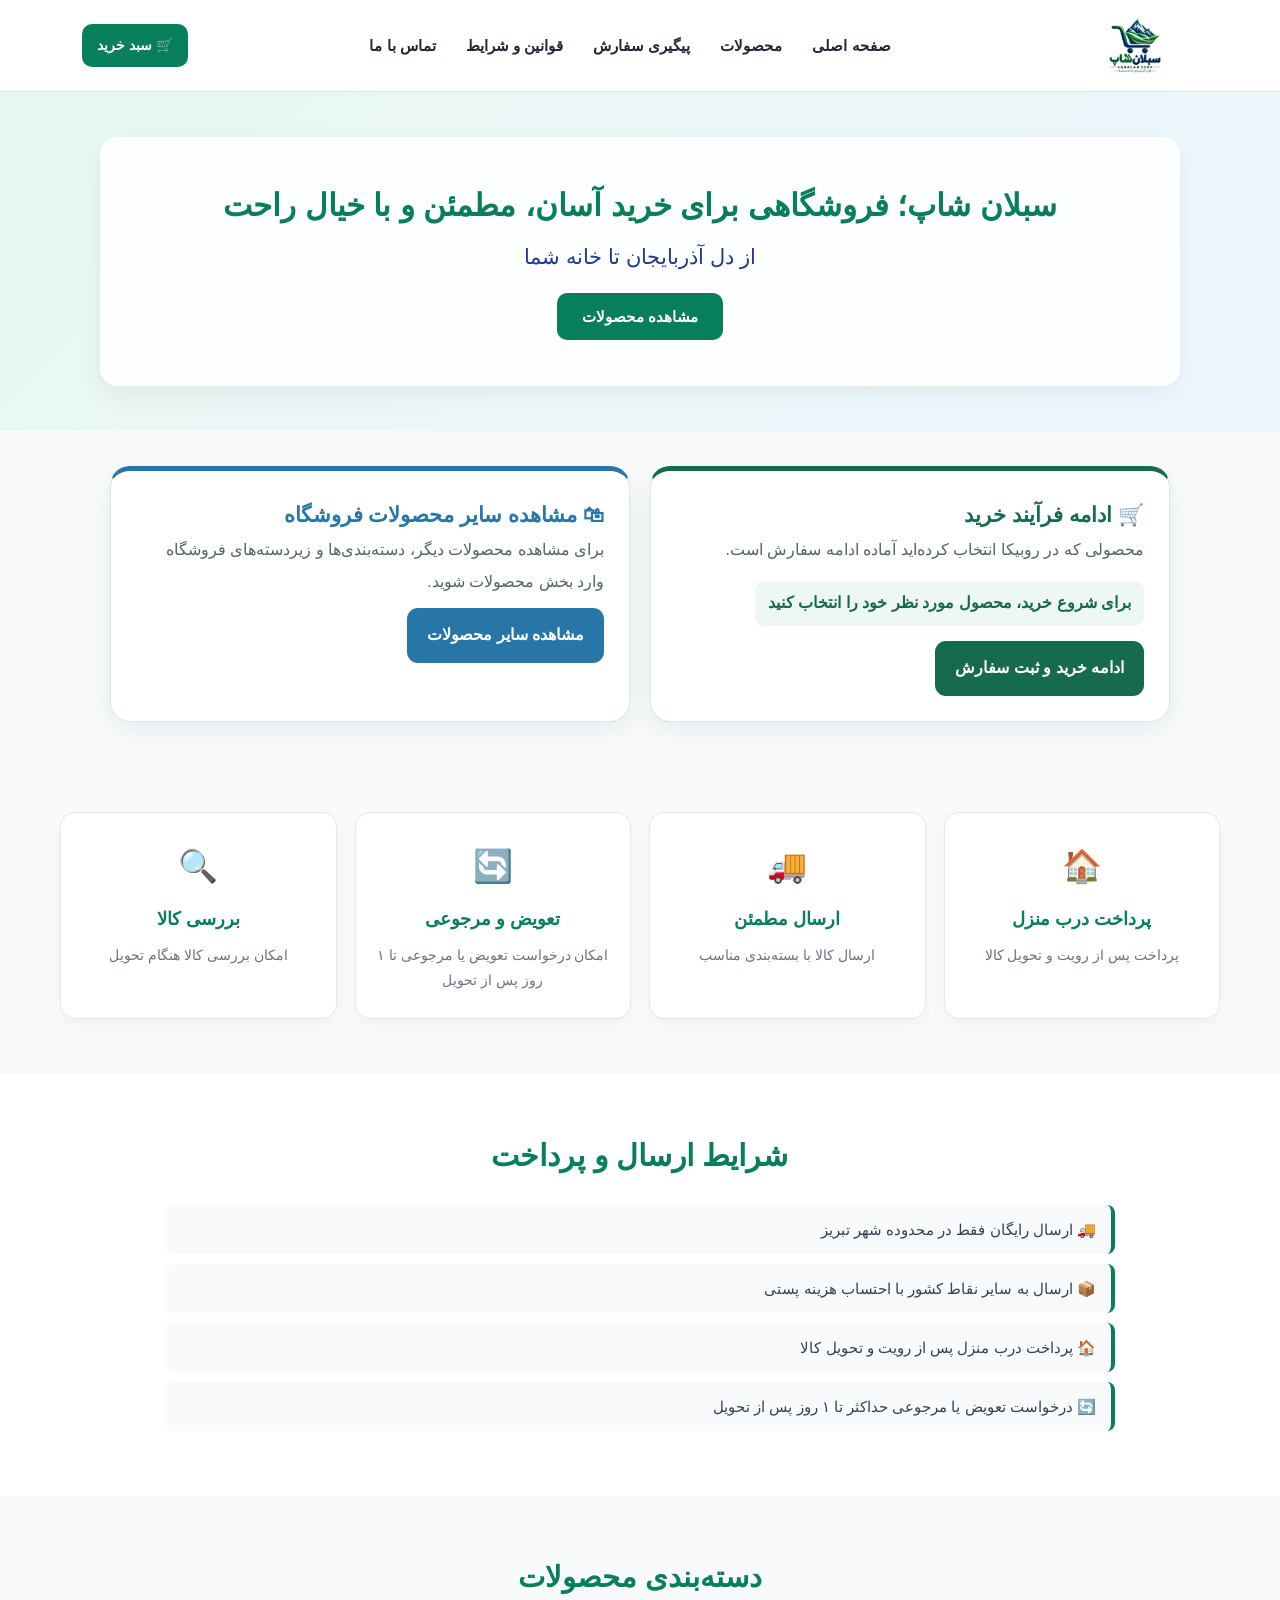
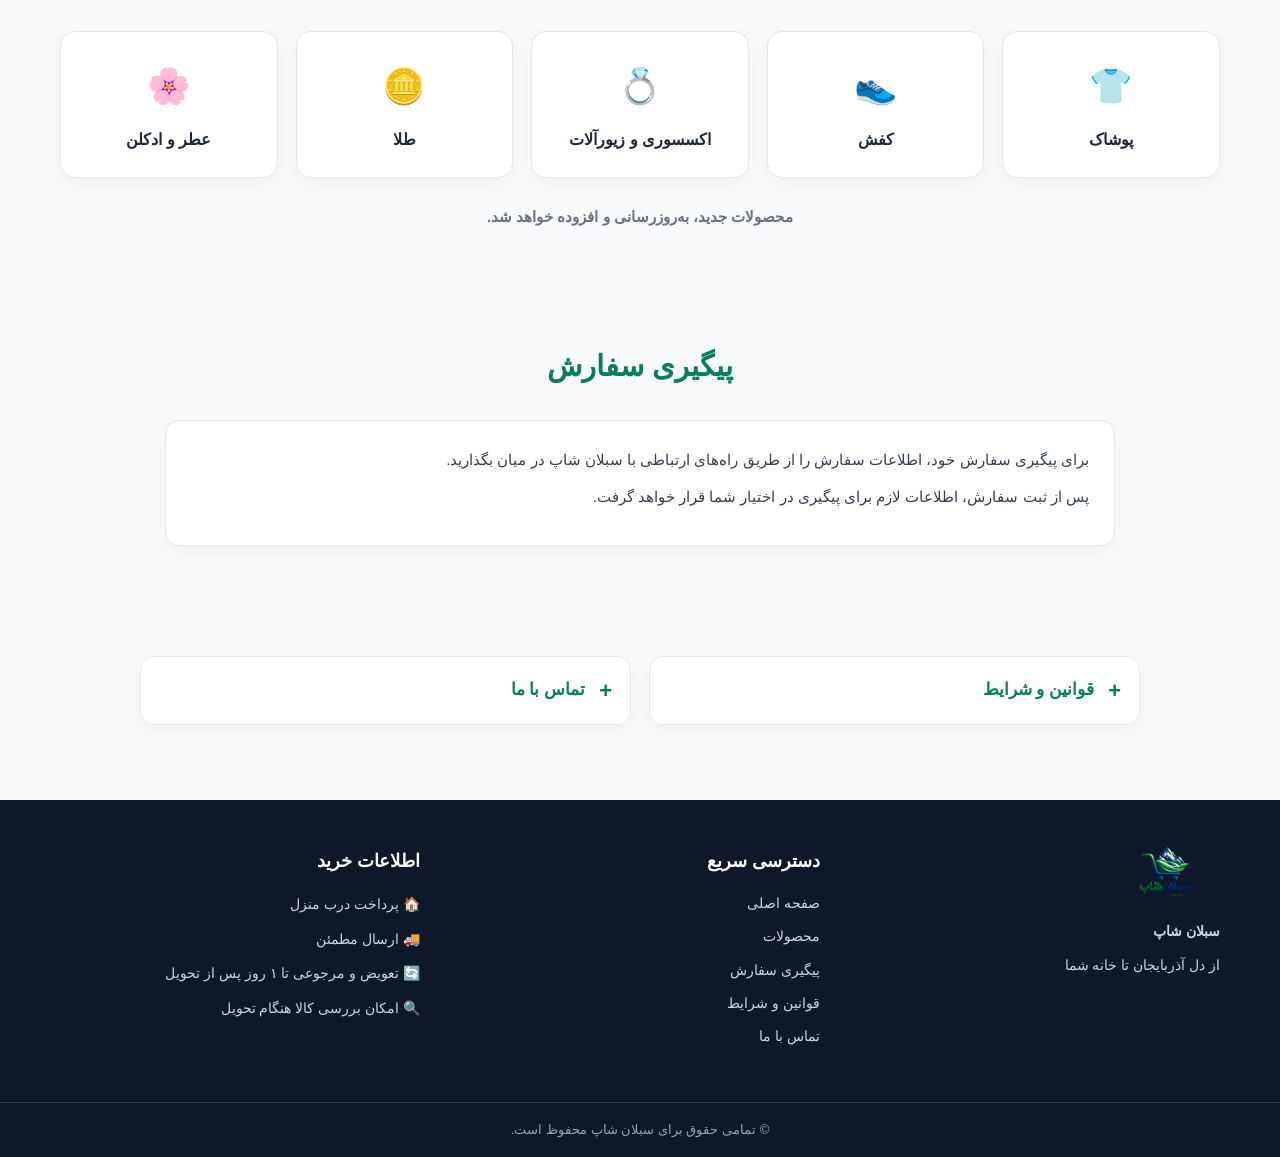
==== commit 878902b2: "Update index.html" ====
--- a/index.html
+++ b/index.html
@@ -1,564 +1,40 @@
 <!DOCTYPE html>
 <html lang="fa" dir="rtl">
-
 <head>
-
-    <meta charset="UTF-8">
-
-    <meta name="viewport" content="width=device-width, initial-scale=1.0">
-
-    <title>سبلان شاپ | Sabalan Shop</title>
-
-    <link rel="stylesheet" href="./css/style.css?v=3">
-
-    <style>
-        .sabalan-tab-content {
-            display: none !important;
-        }
-
-        .sabalan-tab[open] .sabalan-tab-content {
-            display: block !important;
-        }
-
-        .sabalan-tab summary {
-            cursor: pointer;
-        }
-    </style>
-
+<meta charset="UTF-8">
+<meta name="viewport" content="width=device-width, initial-scale=1.0">
+<title>سبلان شاپ | Sabalan Shop</title>
+<link rel="stylesheet" href="./css/style.css?v=4">
+<style>
+.sabalan-tab-content{display:none!important}.sabalan-tab[open] .sabalan-tab-content{display:block!important}.sabalan-tab summary{cursor:pointer}
+.bridge-section{max-width:1100px;margin:35px auto;padding:0 20px}.bridge-grid{display:grid;grid-template-columns:1fr 1fr;gap:20px}.bridge-card{background:#fff;border:1px solid #dce9e3;border-radius:20px;padding:25px;box-shadow:0 8px 25px rgba(20,60,46,.07)}.bridge-card.purchase{border-top:5px solid #176b4d}.bridge-card.browse{border-top:5px solid #2876a8}.bridge-card h2{margin-top:0;color:#176b4d;font-size:21px}.bridge-card.browse h2{color:#2876a8}.bridge-card p{line-height:2;color:#53665e}.bridge-code{display:inline-block;background:#eef8f3;border-radius:9px;padding:8px 13px;font-weight:bold;color:#176b4d;margin:5px 0 15px}.bridge-button{display:inline-block;text-decoration:none;border-radius:11px;padding:13px 20px;color:#fff;font-weight:bold;background:#176b4d}.browse .bridge-button{background:#2876a8}.direct-note{display:none;background:#fff8e5;border-right:5px solid #e3a600;border-radius:12px;padding:15px;margin-bottom:20px;line-height:2}.normal-home{display:block}@media(max-width:750px){.bridge-grid{grid-template-columns:1fr}.bridge-card{padding:20px}}
+</style>
 </head>
-
-
 <body>
-
-
-<!-- ================= HEADER ================= -->
-
-<header class="sabalan-header">
-
-    <div class="sabalan-header-inner">
-
-
-        <div class="sabalan-logo-area">
-
-            <a href="./index.html">
-
-                <img
-                    src="./static/images/sabalan_shop_logo.png"
-                    alt="سبلان شاپ"
-                    class="sabalan-logo"
-                    onerror="this.onerror=null; this.src='./site/static/images/sabalan_shop_logo.png';"
-                >
-
-            </a>
-
-        </div>
-
-
-        <nav class="sabalan-menu">
-
-            <a href="./index.html">
-                صفحه اصلی
-            </a>
-
-            <a href="./products.html">
-                محصولات
-            </a>
-
-            <a href="#tracking">
-                پیگیری سفارش
-            </a>
-
-            <a href="#rules">
-                قوانین و شرایط
-            </a>
-
-            <a href="#contact">
-                تماس با ما
-            </a>
-
-        </nav>
-
-
-        <div class="sabalan-cart">
-
-            <a href="./products.html">
-                🛒 سبد خرید
-            </a>
-
-        </div>
-
-
-    </div>
-
-</header>
-
-
-
-<!-- ================= HERO ================= -->
-
-<section class="sabalan-hero">
-
-    <div class="sabalan-hero-box">
-
-        <h1>
-            سبلان شاپ؛ فروشگاهی برای خرید آسان، مطمئن و با خیال راحت
-        </h1>
-
-        <p class="sabalan-slogan">
-            از دل آذربایجان تا خانه شما
-        </p>
-
-        <a href="./products.html" class="sabalan-main-button">
-            مشاهده محصولات
-        </a>
-
-    </div>
-
-</section>
-
-
-
-<!-- ================= TRUST ================= -->
-
-<section class="sabalan-section">
-
-    <div class="sabalan-container">
-
-        <div class="sabalan-trust-grid">
-
-
-            <div class="sabalan-trust-card">
-
-                <div class="sabalan-trust-icon">
-                    🏠
-                </div>
-
-                <h3>
-                    پرداخت درب منزل
-                </h3>
-
-                <p>
-                    پرداخت پس از رویت و تحویل کالا
-                </p>
-
-            </div>
-
-
-            <div class="sabalan-trust-card">
-
-                <div class="sabalan-trust-icon">
-                    🚚
-                </div>
-
-                <h3>
-                    ارسال مطمئن
-                </h3>
-
-                <p>
-                    ارسال کالا با بسته‌بندی مناسب
-                </p>
-
-            </div>
-
-
-            <div class="sabalan-trust-card">
-
-                <div class="sabalan-trust-icon">
-                    🔄
-                </div>
-
-                <h3>
-                    تعویض و مرجوعی
-                </h3>
-
-                <p>
-                    امکان درخواست تعویض یا مرجوعی تا ۱ روز پس از تحویل
-                </p>
-
-            </div>
-
-
-            <div class="sabalan-trust-card">
-
-                <div class="sabalan-trust-icon">
-                    🔍
-                </div>
-
-                <h3>
-                    بررسی کالا
-                </h3>
-
-                <p>
-                    امکان بررسی کالا هنگام تحویل
-                </p>
-
-            </div>
-
-
-        </div>
-
-    </div>
-
-</section>
-
-
-
-<!-- ================= DELIVERY ================= -->
-
-<section class="sabalan-section sabalan-delivery">
-
-    <div class="sabalan-container">
-
-        <h2>
-            شرایط ارسال و پرداخت
-        </h2>
-
-        <div class="sabalan-delivery-box">
-
-            <p>
-                🚚 ارسال رایگان فقط در محدوده شهر تبریز
-            </p>
-
-            <p>
-                📦 ارسال به سایر نقاط کشور با احتساب هزینه پستی
-            </p>
-
-            <p>
-                🏠 پرداخت درب منزل پس از رویت و تحویل کالا
-            </p>
-
-            <p>
-                🔄 درخواست تعویض یا مرجوعی حداکثر تا ۱ روز پس از تحویل
-            </p>
-
-        </div>
-
-    </div>
-
-</section>
-
-
-
-<!-- ================= CATEGORIES ================= -->
-
-<section class="sabalan-section">
-
-    <div class="sabalan-container">
-
-        <h2 class="sabalan-section-title">
-            دسته‌بندی محصولات
-        </h2>
-
-
-        <div class="sabalan-category-grid">
-
-
-            <a href="./products.html" class="sabalan-category-card">
-
-                <span class="sabalan-category-icon">
-                    👕
-                </span>
-
-                <span>
-                    پوشاک
-                </span>
-
-            </a>
-
-
-            <a href="./products.html" class="sabalan-category-card">
-
-                <span class="sabalan-category-icon">
-                    👟
-                </span>
-
-                <span>
-                    کفش
-                </span>
-
-            </a>
-
-
-            <a href="./products.html" class="sabalan-category-card">
-
-                <span class="sabalan-category-icon">
-                    💍
-                </span>
-
-                <span>
-                    اکسسوری و زیورآلات
-                </span>
-
-            </a>
-
-
-            <a href="./products.html" class="sabalan-category-card">
-
-                <span class="sabalan-category-icon">
-                    🪙
-                </span>
-
-                <span>
-                    طلا
-                </span>
-
-            </a>
-
-
-            <a href="./products.html" class="sabalan-category-card">
-
-                <span class="sabalan-category-icon">
-                    🌸
-                </span>
-
-                <span>
-                    عطر و ادکلن
-                </span>
-
-            </a>
-
-
-        </div>
-
-
-        <div class="sabalan-products-update">
-
-            محصولات جدید، به‌روزرسانی و افزوده خواهد شد.
-
-        </div>
-
-
-    </div>
-
-</section>
-
-
-
-<!-- ================= TRACKING ================= -->
-
-<section class="sabalan-section" id="tracking">
-
-    <div class="sabalan-container">
-
-        <h2 class="sabalan-section-title">
-            پیگیری سفارش
-        </h2>
-
-
-        <div class="sabalan-tracking-box">
-
-            <p>
-                برای پیگیری سفارش خود، اطلاعات سفارش را از طریق راه‌های ارتباطی
-                با سبلان شاپ در میان بگذارید.
-            </p>
-
-            <p>
-                پس از ثبت سفارش، اطلاعات لازم برای پیگیری در اختیار شما قرار خواهد گرفت.
-            </p>
-
-        </div>
-
-    </div>
-
-</section>
-
-
-
-<!-- ================= RULES / CONTACT ================= -->
-
-<section class="sabalan-section">
-
-    <div class="sabalan-container">
-
-        <div class="sabalan-tabs">
-
-
-            <details class="sabalan-tab" id="rules">
-
-                <summary>
-                    قوانین و شرایط
-                </summary>
-
-
-                <div class="sabalan-tab-content">
-
-                    <p>
-                        مشتری می‌تواند کالا را هنگام تحویل بررسی کند.
-                    </p>
-
-                    <p>
-                        پرداخت درب منزل پس از رویت و تحویل کالا انجام می‌شود.
-                    </p>
-
-                    <p>
-                        درخواست تعویض یا مرجوعی حداکثر تا ۱ روز پس از تحویل قابل ثبت است.
-                    </p>
-
-                    <p>
-                        ارسال رایگان فقط در محدوده شهر تبریز است.
-                    </p>
-
-                    <p>
-                        ارسال به سایر نقاط کشور با احتساب هزینه پستی انجام می‌شود.
-                    </p>
-
-                </div>
-
-            </details>
-
-
-
-            <details class="sabalan-tab" id="contact">
-
-                <summary>
-                    تماس با ما
-                </summary>
-
-
-                <div class="sabalan-tab-content">
-
-                    <p>
-                        برای ارتباط با سبلان شاپ و پیگیری سفارش خود می‌توانید
-                        از راه‌های ارتباطی اعلام‌شده توسط فروشگاه استفاده کنید.
-                    </p>
-
-                    <p>
-                        سبلان شاپ آماده پاسخگویی به سوالات و درخواست‌های شماست.
-                    </p>
-
-                </div>
-
-            </details>
-
-
-        </div>
-
-    </div>
-
-</section>
-
-
-
-<!-- ================= FOOTER ================= -->
-
-<footer class="sabalan-footer">
-
-    <div class="sabalan-footer-inner">
-
-
-        <!-- FOOTER LOGO -->
-
-        <div class="sabalan-footer-column sabalan-footer-brand">
-
-            <a href="./index.html">
-
-                <img
-                    src="./static/images/sabalan_shop_logo.png"
-                    alt="لوگوی سبلان شاپ"
-                    class="sabalan-footer-logo"
-                    onerror="this.onerror=null; this.src='./site/static/images/sabalan_shop_logo.png';"
-                >
-
-            </a>
-
-
-            <p class="sabalan-footer-brand-name">
-                سبلان شاپ
-            </p>
-
-
-            <p>
-                از دل آذربایجان تا خانه شما
-            </p>
-
-        </div>
-
-
-
-        <!-- QUICK LINKS -->
-
-        <div class="sabalan-footer-column">
-
-            <h3>
-                دسترسی سریع
-            </h3>
-
-
-            <a href="./index.html">
-                صفحه اصلی
-            </a>
-
-
-            <a href="./products.html">
-                محصولات
-            </a>
-
-
-            <a href="#tracking">
-                پیگیری سفارش
-            </a>
-
-
-            <a href="#rules">
-                قوانین و شرایط
-            </a>
-
-
-            <a href="#contact">
-                تماس با ما
-            </a>
-
-        </div>
-
-
-
-        <!-- SHOP INFORMATION -->
-
-        <div class="sabalan-footer-column">
-
-            <h3>
-                اطلاعات خرید
-            </h3>
-
-
-            <p>
-                🏠 پرداخت درب منزل
-            </p>
-
-
-            <p>
-                🚚 ارسال مطمئن
-            </p>
-
-
-            <p>
-                🔄 تعویض و مرجوعی تا ۱ روز پس از تحویل
-            </p>
-
-
-            <p>
-                🔍 امکان بررسی کالا هنگام تحویل
-            </p>
-
-        </div>
-
-
-    </div>
-
-
-
-    <div class="sabalan-footer-bottom">
-
-        <p>
-            © تمامی حقوق برای سبلان شاپ محفوظ است.
-        </p>
-
-    </div>
-
-
-</footer>
-
-
+<header class="sabalan-header"><div class="sabalan-header-inner"><div class="sabalan-logo-area"><a href="./index.html" id="logoLink"><img src="../static/images/sabalan_shop_logo.png" alt="سبلان شاپ" class="sabalan-logo"></a></div><nav class="sabalan-menu"><a href="./index.html" id="homeLink">صفحه اصلی</a><a href="../products.html" id="productsLink">محصولات</a><a href="#tracking">پیگیری سفارش</a><a href="#rules">قوانین و شرایط</a><a href="#contact">تماس با ما</a></nav><div class="sabalan-cart"><a href="../products.html" id="cartLink">🛒 سبد خرید</a></div></div></header>
+<section class="sabalan-hero"><div class="sabalan-hero-box"><h1>سبلان شاپ؛ فروشگاهی برای خرید آسان، مطمئن و با خیال راحت</h1><p class="sabalan-slogan">از دل آذربایجان تا خانه شما</p><a href="../products.html" id="heroProductsLink" class="sabalan-main-button">مشاهده محصولات</a></div></section>
+<section id="rubikaBridge" class="bridge-section" style="display:block"><div id="directNote" class="direct-note">🛒 شما از طریق روبیکا وارد فروشگاه شده‌اید؛ محصول انتخاب‌شده در بخش «ادامه فرآیند خرید» قرار گرفته است.</div><div class="bridge-grid"><div class="bridge-card purchase"><h2>🛒 ادامه فرآیند خرید</h2><p>محصولی که در روبیکا انتخاب کرده‌اید آماده ادامه سفارش است.</p><div id="selectedCode" class="bridge-code">محصول انتخاب‌شده</div><br><a id="continueOrder" class="bridge-button" href="../order.html">ادامه خرید و ثبت سفارش</a></div><div class="bridge-card browse"><h2>🛍 مشاهده سایر محصولات فروشگاه</h2><p>برای مشاهده محصولات دیگر، دسته‌بندی‌ها و زیر‌دسته‌های فروشگاه وارد بخش محصولات شوید.</p><a id="browseProducts" class="bridge-button" href="../products.html">مشاهده سایر محصولات</a></div></div></section>
+<section class="sabalan-section normal-home"><div class="sabalan-container"><div class="sabalan-trust-grid"><div class="sabalan-trust-card"><div class="sabalan-trust-icon">🏠</div><h3>پرداخت درب منزل</h3><p>پرداخت پس از رویت و تحویل کالا</p></div><div class="sabalan-trust-card"><div class="sabalan-trust-icon">🚚</div><h3>ارسال مطمئن</h3><p>ارسال کالا با بسته‌بندی مناسب</p></div><div class="sabalan-trust-card"><div class="sabalan-trust-icon">🔄</div><h3>تعویض و مرجوعی</h3><p>امکان درخواست تعویض یا مرجوعی تا ۱ روز پس از تحویل</p></div><div class="sabalan-trust-card"><div class="sabalan-trust-icon">🔍</div><h3>بررسی کالا</h3><p>امکان بررسی کالا هنگام تحویل</p></div></div></div></section>
+<section class="sabalan-section sabalan-delivery"><div class="sabalan-container"><h2>شرایط ارسال و پرداخت</h2><div class="sabalan-delivery-box"><p>🚚 ارسال رایگان فقط در محدوده شهر تبریز</p><p>📦 ارسال به سایر نقاط کشور با احتساب هزینه پستی</p><p>🏠 پرداخت درب منزل پس از رویت و تحویل کالا</p><p>🔄 درخواست تعویض یا مرجوعی حداکثر تا ۱ روز پس از تحویل</p></div></div></section>
+<section class="sabalan-section"><div class="sabalan-container"><h2 class="sabalan-section-title">دسته‌بندی محصولات</h2><div class="sabalan-category-grid"><a href="../products.html" class="sabalan-category-card"><span class="sabalan-category-icon">👕</span><span>پوشاک</span></a><a href="../products.html" class="sabalan-category-card"><span class="sabalan-category-icon">👟</span><span>کفش</span></a><a href="../products.html" class="sabalan-category-card"><span class="sabalan-category-icon">💍</span><span>اکسسوری و زیورآلات</span></a><a href="../products.html" class="sabalan-category-card"><span class="sabalan-category-icon">🪙</span><span>طلا</span></a><a href="../products.html" class="sabalan-category-card"><span class="sabalan-category-icon">🌸</span><span>عطر و ادکلن</span></a></div><div class="sabalan-products-update">محصولات جدید، به‌روزرسانی و افزوده خواهد شد.</div></div></section>
+<section class="sabalan-section" id="tracking"><div class="sabalan-container"><h2 class="sabalan-section-title">پیگیری سفارش</h2><div class="sabalan-tracking-box"><p>برای پیگیری سفارش خود، اطلاعات سفارش را از طریق راه‌های ارتباطی با سبلان شاپ در میان بگذارید.</p><p>پس از ثبت سفارش، اطلاعات لازم برای پیگیری در اختیار شما قرار خواهد گرفت.</p></div></div></section>
+<section class="sabalan-section"><div class="sabalan-container"><div class="sabalan-tabs"><details class="sabalan-tab" id="rules"><summary>قوانین و شرایط</summary><div class="sabalan-tab-content"><p>مشتری می‌تواند کالا را هنگام تحویل بررسی کند.</p><p>پرداخت درب منزل پس از رویت و تحویل کالا انجام می‌شود.</p><p>درخواست تعویض یا مرجوعی حداکثر تا ۱ روز پس از تحویل قابل ثبت است.</p><p>ارسال رایگان فقط در محدوده شهر تبریز است.</p><p>ارسال به سایر نقاط کشور با احتساب هزینه پستی انجام می‌شود.</p></div></details><details class="sabalan-tab" id="contact"><summary>تماس با ما</summary><div class="sabalan-tab-content"><p>برای ارتباط با سبلان شاپ و پیگیری سفارش خود می‌توانید از راه‌های ارتباطی اعلام‌شده توسط فروشگاه استفاده کنید.</p><p>سبلان شاپ آماده پاسخگویی به سوالات و درخواست‌های شماست.</p></div></details></div></div></section>
+<footer class="sabalan-footer"><div class="sabalan-footer-inner"><div class="sabalan-footer-column sabalan-footer-brand"><a href="./index.html"><img src="../static/images/sabalan_shop_logo.png" alt="لوگوی سبلان شاپ" class="sabalan-footer-logo"></a><p class="sabalan-footer-brand-name">سبلان شاپ</p><p>از دل آذربایجان تا خانه شما</p></div><div class="sabalan-footer-column"><h3>دسترسی سریع</h3><a href="./index.html">صفحه اصلی</a><a href="../products.html">محصولات</a><a href="#tracking">پیگیری سفارش</a><a href="#rules">قوانین و شرایط</a><a href="#contact">تماس با ما</a></div><div class="sabalan-footer-column"><h3>اطلاعات خرید</h3><p>🏠 پرداخت درب منزل</p><p>🚚 ارسال مطمئن</p><p>🔄 تعویض و مرجوعی تا ۱ روز پس از تحویل</p><p>🔍 امکان بررسی کالا هنگام تحویل</p></div></div><div class="sabalan-footer-bottom"><p>© تمامی حقوق برای سبلان شاپ محفوظ است.</p></div></footer>
+<script>
+(function(){
+ const params=new URLSearchParams(location.search); const product=(params.get("product")||"").trim().toUpperCase(); const ref=params.get("customer_ref")||localStorage.getItem("sabalan_customer_ref")||"";
+ if(ref) localStorage.setItem("sabalan_customer_ref",ref);
+ const withContext=function(href,includeProduct){const u=new URL(href,location.href);if(ref)u.searchParams.set("customer_ref",ref);if(includeProduct&&product)u.searchParams.set("product",product);return u.pathname.split('/').pop()+(u.search?'?'+u.searchParams.toString():'')};
+ ["logoLink","homeLink","productsLink","cartLink","heroProductsLink"].forEach(id=>{const a=document.getElementById(id);if(a)a.href=withContext(a.getAttribute("href"),false)});
+ if(product){
+   document.getElementById("directNote").style.display="block"; document.querySelector(".normal-home").style.display="none"; document.getElementById("selectedCode").textContent="کد محصول: "+product;
+ } else {
+   document.getElementById("directNote").style.display="none"; document.getElementById("selectedCode").textContent="برای شروع خرید، محصول مورد نظر خود را انتخاب کنید";
+ }
+ if(ref || product){
+   document.getElementById("continueOrder").href=withContext("../order.html",true); document.getElementById("browseProducts").href=withContext("../products.html",false);
+ }
+})();
+</script>
 </body>
-
 </html>
--- a/css/style.css
+++ b/css/style.css
@@ -1,12 +1,10 @@
 /* =========================================================
    SABALAN SHOP
-   MAIN STYLE
+   Main Stylesheet
    ========================================================= */
 
 
-/* =========================================================
-   RESET
-   ========================================================= */
+/* ================= RESET ================= */
 
 * {
     box-sizing: border-box;
@@ -22,103 +20,75 @@
 
 body {
     direction: rtl;
-
-    font-family:
-        Tahoma,
-        Arial,
-        sans-serif;
-
+    font-family: Tahoma, Arial, sans-serif;
     background: #f8fafc;
-
     color: #1f2937;
-
     line-height: 1.8;
-
-    min-width: 320px;
-}
-
-
-/* =========================================================
-   IMAGES
-   ========================================================= */
+}
+
+
+a {
+    text-decoration: none;
+    color: inherit;
+}
+
 
 img {
+    max-width: 100%;
     display: block;
-
-    max-width: 100%;
-}
-
-
-/* =========================================================
-   CONTAINER
-   ========================================================= */
+}
+
+
+p {
+    margin-bottom: 10px;
+}
+
+
+/* ================= CONTAINER ================= */
 
 .sabalan-container {
     width: 100%;
-
     max-width: 1200px;
-
     margin-left: auto;
     margin-right: auto;
-
     padding-left: 20px;
     padding-right: 20px;
 }
 
 
-/* =========================================================
-   HEADER
-   ========================================================= */
+/* ================= HEADER ================= */
 
 .sabalan-header {
     width: 100%;
-
     background: #ffffff;
-
     border-bottom: 1px solid #e5e7eb;
-
-    box-shadow:
-        0 2px 10px rgba(0, 0, 0, 0.04);
+    box-shadow: 0 3px 12px rgba(0, 0, 0, 0.04);
 }
 
 
 .sabalan-header-inner {
     width: 100%;
-
     max-width: 1200px;
-
     min-height: 90px;
-
     margin-left: auto;
     margin-right: auto;
-
-    padding: 10px 20px;
+    padding: 8px 20px;
+
+    display: grid;
+    grid-template-columns: 170px 1fr 150px;
+    align-items: center;
+    gap: 20px;
+}
+
+
+/* ================= TOP LOGO ================= */
+
+.sabalan-logo-area {
+    width: 170px;
+    height: 75px;
 
     display: flex;
-
     align-items: center;
-
-    justify-content: space-between;
-
-    gap: 20px;
-}
-
-
-/* =========================================================
-   HEADER LOGO
-   ========================================================= */
-
-.sabalan-logo-area {
-    flex: 0 0 170px;
-
-    width: 170px;
-
-    height: 75px;
-
-    display: flex;
-
-    align-items: center;
-
     justify-content: flex-start;
 
     overflow: hidden;
@@ -127,75 +97,46 @@
 
 .sabalan-logo-area a {
     display: flex;
-
     align-items: center;
-
-    justify-content: flex-start;
-
-    width: 100%;
-
+    justify-content: center;
+
+    width: 100%;
     height: 100%;
-
-    text-decoration: none;
-}
-
-
-.sabalan-header-logo {
+}
+
+
+.sabalan-logo {
+    width: 120px !important;
+    height: 58px !important;
+
+    max-width: 120px !important;
+    max-height: 58px !important;
+
+    object-fit: contain !important;
+
     display: block !important;
-
-    width: 150px !important;
-
-    min-width: 150px !important;
-
-    max-width: 150px !important;
-
-    height: 70px !important;
-
-    max-height: 70px !important;
-
-    object-fit: contain !important;
-
-    object-position: center;
-
-    flex: none;
-}
-
-
-/* =========================================================
-   MAIN MENU
-   ========================================================= */
+}
+
+
+/* ================= MENU ================= */
 
 .sabalan-menu {
-    flex: 1 1 auto;
-
-    min-width: 0;
-
     display: flex;
-
     align-items: center;
-
     justify-content: center;
-
-    gap: 20px;
-
     flex-wrap: wrap;
+    gap: 22px;
 }
 
 
 .sabalan-menu a {
-    display: inline-block;
-
     color: #1f2937;
-
-    text-decoration: none;
-
     font-size: 15px;
-
-    font-weight: 600;
-
-    white-space: nowrap;
-
-    line-height: 1.5;
+    font-weight: 700;
+
+    padding: 7px 4px;
+
+    transition: color 0.2s ease;
 }
 
 
@@ -204,47 +145,38 @@
 }
 
 
-/* =========================================================
-   HEADER CART
-   ========================================================= */
+/* ================= CART ================= */
 
 .sabalan-cart {
-    flex: 0 0 150px;
-
     width: 150px;
 
     display: flex;
-
+    justify-content: center;
     align-items: center;
-
-    justify-content: flex-end;
 }
 
 
 .sabalan-cart a {
-    display: inline-block;
-
     background: #087f5b;
-
     color: #ffffff;
 
-    text-decoration: none;
-
+    padding: 9px 15px;
+
+    border-radius: 10px;
+
+    font-size: 14px;
     font-weight: 700;
 
-    padding: 10px 16px;
-
-    border-radius: 10px;
-
     white-space: nowrap;
-
-    text-align: center;
-}
-
-
-/* =========================================================
-   HOME HERO
-   ========================================================= */
+}
+
+
+.sabalan-cart a:hover {
+    background: #066b4d;
+}
+
+
+/* ================= HERO ================= */
 
 .sabalan-hero {
     width: 100%;
@@ -256,27 +188,22 @@
             #eef7ff
         );
 
-    padding: 50px 20px;
-}
-
-
-/*
-   قاب اصلی عمداً باریک‌تر و بلندتر شده است.
-*/
+    padding: 45px 20px;
+}
+
 
 .sabalan-hero-box {
     width: 100%;
-
-    max-width: 820px;
-
-    min-height: 270px;
+    max-width: 1080px;
+
+    min-height: 245px;
 
     margin-left: auto;
     margin-right: auto;
 
-    padding: 55px 40px;
-
-    background: rgba(255, 255, 255, 0.82);
+    padding: 45px 35px;
+
+    background: rgba(255, 255, 255, 0.88);
 
     border: 1px solid rgba(255, 255, 255, 0.95);
 
@@ -286,10 +213,12 @@
         0 8px 25px rgba(0, 0, 0, 0.06);
 
     text-align: center;
-}
-
-
-/* عنوان اصلی */
+
+    overflow: hidden;
+}
+
+
+/* MAIN HERO TITLE */
 
 .sabalan-hero h1 {
     color: #087f5b;
@@ -298,15 +227,17 @@
 
     font-weight: 800;
 
-    line-height: 1.8;
+    line-height: 1.5;
 
     margin-bottom: 8px;
 
     text-align: center;
-}
-
-
-/* شعار */
+
+    white-space: nowrap;
+}
+
+
+/* SLOGAN */
 
 .sabalan-hero .sabalan-slogan {
     color: #1e3a8a;
@@ -323,59 +254,40 @@
 }
 
 
-/* دکمه */
+/* MAIN BUTTON */
 
 .sabalan-main-button {
     display: inline-block;
 
-    margin-top: 10px;
-
-    padding: 11px 27px;
-
     background: #087f5b;
-
     color: #ffffff;
 
-    text-decoration: none;
+    padding: 10px 25px;
 
     border-radius: 10px;
 
+    font-size: 15px;
     font-weight: 700;
 
-    text-align: center;
+    transition: 0.2s ease;
 }
 
 
 .sabalan-main-button:hover {
     background: #066b4d;
-}
-
-
-/* =========================================================
-   GENERAL SECTIONS
-   ========================================================= */
+    transform: translateY(-1px);
+}
+
+
+/* ================= GENERAL SECTION ================= */
 
 .sabalan-section {
     width: 100%;
-
-    padding: 48px 0;
-}
-
-
-.sabalan-section h2 {
-    text-align: center;
-
-    font-size: 27px;
-
-    color: #111827;
-
-    margin-bottom: 27px;
-}
-
-
-/* =========================================================
-   TRUST
-   ========================================================= */
+    padding: 55px 0;
+}
+
+
+/* ================= TRUST ================= */
 
 .sabalan-trust-grid {
     width: 100%;
@@ -385,97 +297,70 @@
     grid-template-columns:
         repeat(4, minmax(0, 1fr));
 
-    gap: 20px;
+    gap: 18px;
 }
 
 
 .sabalan-trust-card {
-    width: 100%;
-
     background: #ffffff;
 
     border: 1px solid #e5e7eb;
 
-    border-radius: 16px;
-
-    padding: 22px 18px;
+    border-radius: 15px;
+
+    padding: 25px 18px;
 
     text-align: center;
 
     box-shadow:
-        0 5px 18px rgba(0, 0, 0, 0.05);
-}
-
-
-.sabalan-icon {
-    font-size: 35px;
-
+        0 5px 18px rgba(0, 0, 0, 0.04);
+}
+
+
+.sabalan-trust-icon {
+    font-size: 32px;
     margin-bottom: 8px;
-
-    text-align: center;
 }
 
 
 .sabalan-trust-card h3 {
     color: #087f5b;
 
-    margin-bottom: 8px;
-
+    font-size: 18px;
+
+    margin-bottom: 7px;
+}
+
+
+.sabalan-trust-card p {
+    color: #6b7280;
+
+    font-size: 14px;
+
+    margin-bottom: 0;
+}
+
+
+/* ================= DELIVERY ================= */
+
+.sabalan-delivery {
+    background: #ffffff;
+}
+
+
+.sabalan-delivery h2 {
     text-align: center;
-}
-
-
-.sabalan-trust-card p {
-    color: #64748b;
-
-    text-align: center;
-}
-
-
-/* =========================================================
-   DELIVERY
-   ========================================================= */
-
-.sabalan-delivery {
-    width: 100%;
-
-    padding: 45px 0;
-
-    background: #ecfdf5;
-}
-
-
-/*
-   عنوان شرایط ارسال:
-   وسط + بزرگ + بولد
-*/
-
-.sabalan-delivery h2 {
-    width: 100%;
-
-    text-align: center;
-
-    color: #065f46;
+
+    color: #087f5b;
 
     font-size: 30px;
 
-    font-weight: 800;
-
-    line-height: 1.6;
-
-    margin-bottom: 20px;
-}
-
-
-/*
-   متن‌های شرایط ارسال:
-   راست‌چین + معمولی
-*/
-
-.sabalan-delivery-text {
-    width: 100%;
-
-    max-width: 850px;
+    margin-bottom: 22px;
+}
+
+
+.sabalan-delivery-box {
+    max-width: 950px;
 
     margin-left: auto;
     margin-right: auto;
@@ -484,22 +369,37 @@
 }
 
 
-.sabalan-delivery-text p {
+.sabalan-delivery-box p {
+    background: #f8fafc;
+
+    border-right: 4px solid #087f5b;
+
+    border-radius: 8px;
+
+    padding: 11px 15px;
+
+    margin-bottom: 10px;
+
     color: #374151;
 
-    font-weight: normal;
-
-    margin: 7px 0;
-
-    text-align: right;
-
-    line-height: 2;
-}
-
-
-/* =========================================================
-   CATEGORIES
-   ========================================================= */
+    font-size: 15px;
+}
+
+
+/* ================= SECTION TITLE ================= */
+
+.sabalan-section-title {
+    color: #087f5b;
+
+    font-size: 29px;
+
+    text-align: center;
+
+    margin-bottom: 28px;
+}
+
+
+/* ================= CATEGORIES ================= */
 
 .sabalan-category-grid {
     width: 100%;
@@ -514,153 +414,99 @@
 
 
 .sabalan-category-card {
-    min-height: 145px;
+    min-height: 135px;
 
     background: #ffffff;
 
     border: 1px solid #e5e7eb;
 
-    border-radius: 16px;
-
-    padding: 20px 15px;
-
-    text-decoration: none;
+    border-radius: 15px;
+
+    padding: 22px 15px;
+
+    display: flex;
+
+    flex-direction: column;
+
+    align-items: center;
+
+    justify-content: center;
+
+    gap: 9px;
 
     color: #1f2937;
 
-    display: flex;
-
-    flex-direction: column;
-
-    align-items: center;
-
-    justify-content: center;
+    font-size: 16px;
+
+    font-weight: 700;
+
+    box-shadow:
+        0 5px 18px rgba(0, 0, 0, 0.04);
+
+    transition: 0.2s ease;
+}
+
+
+.sabalan-category-card:hover {
+    transform: translateY(-3px);
+
+    border-color: #087f5b;
+
+    color: #087f5b;
+}
+
+
+.sabalan-category-icon {
+    font-size: 35px;
+}
+
+
+/* PRODUCTS UPDATE TEXT */
+
+.sabalan-products-update {
+    margin-top: 25px;
 
     text-align: center;
 
-    box-shadow:
-        0 5px 16px rgba(0, 0, 0, 0.04);
-}
-
-
-.category-icon {
-    font-size: 36px;
-
-    margin-bottom: 7px;
-
-    line-height: 1.2;
-}
-
-
-.sabalan-category-card strong {
-    font-size: 17px;
-
-    color: #087f5b;
-
-    text-align: center;
-}
-
-
-.sabalan-category-card small {
-    color: #64748b;
-
-    font-size: 12px;
-
-    margin-top: 3px;
-
-    text-align: center;
-}
-
-
-.sabalan-coming-soon {
-    background: #f8fafc;
-
-    border-style: dashed;
-
-    border-color: #087f5b;
-}
-
-
-.sabalan-coming-soon strong {
+    color: #6b7280;
+
     font-size: 15px;
-}
-
-
-/* =========================================================
-   TRACKING
-   ========================================================= */
-
-.sabalan-info-section {
-    width: 100%;
-
-    padding: 45px 0;
-
-    background: #ffffff;
-
-    border-top: 1px solid #e5e7eb;
-}
-
-
-/*
-   عنوان پیگیری:
-   وسط + بزرگ
-*/
-
-.sabalan-info-section h2 {
-    width: 100%;
-
-    text-align: center;
-
-    font-size: 29px;
-
-    font-weight: 800;
-
-    color: #111827;
-
-    margin-bottom: 18px;
-}
-
-
-/*
-   متن پیگیری:
-   زیر عنوان + راست‌چین + معمولی
-*/
-
-.sabalan-info-content {
-    width: 100%;
-
-    max-width: 850px;
+
+    font-weight: 600;
+}
+
+
+/* ================= TRACKING ================= */
+
+.sabalan-tracking-box {
+    max-width: 950px;
 
     margin-left: auto;
     margin-right: auto;
 
     text-align: right;
-}
-
-
-.sabalan-info-content p {
-    color: #475569;
-
-    font-weight: normal;
-
-    line-height: 2;
-
-    text-align: right;
-}
-
-
-/* =========================================================
-   RULES / CONTACT TABS
-   ========================================================= */
-
-.sabalan-tabs-section {
-    width: 100%;
-
-    padding: 45px 0;
-
-    background: #f8fafc;
-}
-
+
+    background: #ffffff;
+
+    border: 1px solid #e5e7eb;
+
+    border-radius: 14px;
+
+    padding: 25px;
+
+    box-shadow:
+        0 5px 18px rgba(0, 0, 0, 0.04);
+}
+
+
+.sabalan-tracking-box p {
+    color: #374151;
+
+    font-size: 15px;
+}
+
+
+/* ================= TABS ================= */
 
 .sabalan-tabs {
     width: 100%;
@@ -682,38 +528,35 @@
 
 
 .sabalan-tab {
-    width: 100%;
-
     background: #ffffff;
 
-    border: 1px solid #dbe3ea;
+    border: 1px solid #e5e7eb;
 
     border-radius: 14px;
 
     overflow: hidden;
 
+    box-shadow:
+        0 5px 18px rgba(0, 0, 0, 0.04);
+}
+
+
+.sabalan-tab summary {
+    list-style: none;
+
+    position: relative;
+
+    padding: 18px 45px 18px 18px;
+
+    color: #087f5b;
+
+    font-size: 17px;
+
+    font-weight: 800;
+
+    background: #ffffff;
+
     text-align: right;
-}
-
-
-.sabalan-tab summary {
-    cursor: pointer;
-
-    list-style: none;
-
-    padding: 17px 20px;
-
-    background: #ffffff;
-
-    color: #087f5b;
-
-    font-size: 18px;
-
-    font-weight: 800;
-
-    text-align: center;
-
-    user-select: none;
 }
 
 
@@ -722,514 +565,157 @@
 }
 
 
-.sabalan-tab summary::after {
-    content: "＋";
-
-    float: left;
+.sabalan-tab summary::before {
+    content: "+";
+
+    position: absolute;
+
+    right: 18px;
+
+    top: 50%;
+
+    transform: translateY(-50%);
+
+    font-size: 22px;
 
     color: #087f5b;
-
-    font-size: 18px;
-}
-
-
-.sabalan-tab[open] summary::after {
+}
+
+
+.sabalan-tab[open] summary::before {
     content: "−";
 }
 
 
 .sabalan-tab-content {
-    padding: 18px 22px;
-
-    border-top: 1px solid #e5e7eb;
-
-    background: #ffffff;
+    padding: 0 20px 20px 20px;
 
     text-align: right;
+
+    color: #4b5563;
+
+    font-size: 14px;
 }
 
 
 .sabalan-tab-content p {
-    color: #475569;
-
-    text-align: right;
-
-    line-height: 2;
-
-    font-weight: normal;
-}
-
-
-.sabalan-tab-content ul {
-    padding-right: 22px;
-
-    color: #475569;
-
-    line-height: 2;
-
-    text-align: right;
-}
-
-
-.sabalan-tab-content li {
-    margin-bottom: 5px;
-
-    font-weight: normal;
-}
-
-
-/* =========================================================
-   PRODUCTS PAGE TITLE
-   ========================================================= */
-
-.sabalan-page-title {
-    width: 100%;
-
-    padding: 45px 0;
-
-    background:
-        linear-gradient(
-            135deg,
-            #e8f7f1,
-            #eef7ff
-        );
-
-    text-align: center;
-}
-
-
-.sabalan-page-title h1 {
-    color: #087f5b;
-
-    font-size: 34px;
-
-    margin-bottom: 7px;
-
-    text-align: center;
-}
-
-
-.sabalan-page-title p {
-    color: #64748b;
-
-    text-align: center;
-}
-
-
-/* =========================================================
-   PRODUCTS GRID
-   ========================================================= */
-
-.sabalan-products-grid {
-    width: 100%;
-
-    display: grid;
-
-    grid-template-columns:
-        repeat(4, minmax(0, 1fr));
-
-    gap: 24px;
-
-    align-items: stretch;
-}
-
-
-/* =========================================================
-   PRODUCT CARD
-   ========================================================= */
-
-.sabalan-product-card {
-    width: 100%;
-
-    min-width: 0;
-
-    background: #ffffff;
-
-    border: 1px solid #e5e7eb;
-
-    border-radius: 18px;
-
-    overflow: hidden;
-
-    box-shadow:
-        0 6px 20px rgba(0, 0, 0, 0.06);
-
-    text-align: right;
-
-    display: flex;
-
-    flex-direction: column;
-}
-
-
-/* عکس / فضای تصویر */
-
-.sabalan-product-image {
-    width: 100%;
-
-    height: 220px;
-
-    background: #f1f5f9;
-
-    display: flex;
-
-    align-items: center;
-
-    justify-content: center;
-
-    font-size: 65px;
-
-    text-align: center;
-}
-
-
-/* محتوای کارت */
-
-.sabalan-product-content {
-    width: 100%;
-
-    padding: 20px;
-
-    text-align: right;
-
-    direction: rtl;
-}
-
-
-/* کد محصول */
-
-.sabalan-product-code {
-    color: #64748b;
-
-    font-size: 13px;
-
     margin-bottom: 8px;
-
-    text-align: right;
-}
-
-
-/* دسته */
-
-.sabalan-product-category {
-    display: inline-block;
-
-    padding: 5px 10px;
-
-    background: #e6f4ef;
-
-    color: #087f5b;
-
-    border-radius: 20px;
-
-    font-size: 13px;
-
-    margin-bottom: 12px;
-}
-
-
-/* عنوان محصول */
-
-.sabalan-product-title {
-    color: #111827;
-
-    font-size: 19px;
-
-    margin-bottom: 10px;
-
-    text-align: right;
-
-    line-height: 1.7;
-}
-
-
-/* توضیحات */
-
-.sabalan-product-description {
-    color: #4b5563;
-
-    line-height: 1.9;
-
-    min-height: 55px;
-
-    text-align: right;
-
-    font-weight: normal;
-}
-
-
-/* قیمت */
-
-.sabalan-product-price {
-    color: #087f5b;
-
-    font-size: 21px;
-
-    font-weight: 800;
-
-    margin: 15px 0;
-
-    text-align: right;
-}
-
-
-/* تعداد سفارش */
-
-.sabalan-product-orders {
-    color: #475569;
-
-    font-size: 13px;
-
-    text-align: right;
-
-    font-weight: normal;
-}
-
-
-/* محبوبیت */
-
-.sabalan-product-popular {
-    color: #d97706;
-
-    font-size: 13px;
-
-    text-align: right;
-
-    font-weight: normal;
-}
-
-
-/* امتیاز */
-
-.sabalan-product-rating {
-    margin: 12px 0;
-
-    color: #b45309;
-
-    font-weight: 700;
-
-    text-align: right;
-}
-
-
-.sabalan-product-rating span {
-    color: #64748b;
-
-    font-weight: normal;
-}
-
-
-/* جزئیات سفارش */
-
-.sabalan-product-details {
-    border-top: 1px solid #e5e7eb;
-
-    padding-top: 12px;
-
-    color: #475569;
-
-    font-size: 14px;
-
-    line-height: 2;
-
-    text-align: right;
-
-    font-weight: normal;
-}
-
-
-/* دکمه سفارش */
-
-.sabalan-order-button {
-    display: block;
-
-    width: 100%;
-
-    margin-top: 18px;
-
-    padding: 13px;
-
-    background: #087f5b;
+}
+
+
+/* ================= FOOTER ================= */
+
+.sabalan-footer {
+    width: 100%;
+
+    background: #0f172a;
 
     color: #ffffff;
 
-    border-radius: 10px;
-
-    text-decoration: none;
-
-    text-align: center;
-
-    font-weight: 800;
-}
-
-
-.sabalan-order-button:hover {
-    background: #066b4d;
-}
-
-
-/* =========================================================
-   CONDITIONS
-   ========================================================= */
-
-.sabalan-conditions {
-    width: 100%;
-
-    padding: 45px 0;
-
-    background: #f1f5f9;
-
-    text-align: right;
-}
-
-
-/* عنوان شرایط سفارش */
-
-.sabalan-conditions h2 {
-    width: 100%;
-
-    text-align: center;
-
-    font-size: 29px;
-
-    color: #111827;
-
-    margin-bottom: 22px;
-
-    font-weight: 800;
-}
-
-
-/* جعبه شرایط */
-
-.sabalan-conditions-box {
-    width: 100%;
-
-    max-width: 900px;
+    margin-top: 20px;
+}
+
+
+.sabalan-footer-inner {
+    width: 100%;
+
+    max-width: 1200px;
 
     margin-left: auto;
     margin-right: auto;
 
-    padding: 23px;
-
-    background: #ffffff;
-
-    border: 1px solid #e5e7eb;
-
-    border-radius: 16px;
-
-    text-align: right;
-}
-
-
-.sabalan-conditions-box p {
-    color: #475569;
-
-    text-align: right;
-
-    font-weight: normal;
-
-    margin: 7px 0;
-
-    line-height: 2;
-}
-
-
-/* =========================================================
-   FOOTER
-   ========================================================= */
-
-.sabalan-footer {
-    width: 100%;
-
-    background: #0f172a;
-
-    color: #ffffff;
-
-    text-align: right;
-}
-
-
-/* فوتر سه ستونه */
-
-.sabalan-footer-inner {
-    width: 100%;
-
-    max-width: 1200px;
-
-    margin-left: auto;
-    margin-right: auto;
-
-    padding: 38px 20px;
+    padding: 45px 20px;
 
     display: grid;
 
     grid-template-columns:
-        180px 1fr 1.5fr;
-
-    gap: 35px;
-
-    align-items: center;
-
-    text-align: right;
-}
-
-
-/* محفظه لوگوی فوتر */
-
-.sabalan-footer-logo-box {
-    width: 180px;
-
-    height: 70px;
-
-    display: flex;
-
-    align-items: center;
-
-    justify-content: flex-start;
-
-    overflow: hidden;
-
-    text-align: right;
-}
-
-
-/* لوگوی فوتر */
-
-.sabalan-footer-logo {
-    display: block !important;
-
-    width: 110px !important;
-
-    min-width: 110px !important;
-
-    max-width: 110px !important;
-
-    height: 60px !important;
-
-    max-height: 60px !important;
-
-    object-fit: contain !important;
-
-    object-position: center;
-
-    flex: none;
-}
-
-
-/* ستون‌های فوتر */
+        repeat(3, minmax(0, 1fr));
+
+    gap: 40px;
+
+    align-items: start;
+}
+
 
 .sabalan-footer-column {
     text-align: right;
 }
 
 
+.sabalan-footer-brand {
+    display: flex;
+
+    flex-direction: column;
+
+    align-items: flex-start;
+}
+
+
+.sabalan-footer-brand > a {
+    display: block;
+
+    width: 120px;
+
+    height: 65px;
+
+    margin-bottom: 12px;
+
+    overflow: hidden;
+}
+
+
+.sabalan-footer-logo {
+    width: 110px !important;
+
+    height: 58px !important;
+
+    max-width: 110px !important;
+
+    max-height: 58px !important;
+
+    object-fit: contain !important;
+
+    display: block !important;
+}
+
+
+.sabalan-footer-brand-name {
+    color: #ffffff;
+
+    font-size: 18px;
+
+    font-weight: 800;
+
+    margin-bottom: 5px;
+}
+
+
 .sabalan-footer-column h3 {
     color: #ffffff;
 
-    text-align: right;
-
-    margin-bottom: 6px;
+    font-size: 18px;
+
+    margin-bottom: 14px;
+}
+
+
+.sabalan-footer-column a {
+    display: block;
+
+    width: fit-content;
+
+    color: #cbd5e1;
+
+    font-size: 14px;
+
+    margin-bottom: 8px;
+
+    transition: color 0.2s ease;
+}
+
+
+.sabalan-footer-column a:hover {
+    color: #ffffff;
 }
 
 
@@ -1238,34 +724,31 @@
 
     font-size: 14px;
 
-    line-height: 2;
-
-    text-align: right;
-
-    font-weight: normal;
-}
-
-
-/* کپی‌رایت */
-
-.sabalan-copyright {
-    width: 100%;
+    margin-bottom: 8px;
+
+    line-height: 1.9;
+}
+
+
+.sabalan-footer-bottom {
+    border-top: 1px solid rgba(255, 255, 255, 0.12);
+
+    text-align: center;
 
     padding: 15px 20px;
-
-    border-top: 1px solid rgba(255, 255, 255, 0.1);
-
+}
+
+
+.sabalan-footer-bottom p {
     color: #94a3b8;
 
     font-size: 13px;
 
-    text-align: center;
-}
-
-
-/* =========================================================
-   RESPONSIVE
-   ========================================================= */
+    margin: 0;
+}
+
+
+/* ================= RESPONSIVE 1100 ================= */
 
 @media (max-width: 1100px) {
 
@@ -1277,13 +760,9 @@
 }
 
 
+/* ================= RESPONSIVE 1000 ================= */
+
 @media (max-width: 1000px) {
-
-    .sabalan-products-grid {
-        grid-template-columns:
-            repeat(2, minmax(0, 1fr));
-    }
-
 
     .sabalan-trust-grid {
         grid-template-columns:
@@ -1291,77 +770,46 @@
     }
 
 
+    .sabalan-hero-box {
+        max-width: 950px;
+    }
+
+
+    .sabalan-hero h1 {
+        font-size: 29px;
+    }
+
+}
+
+
+/* ================= RESPONSIVE 800 ================= */
+
+@media (max-width: 800px) {
+
     .sabalan-header-inner {
-        gap: 15px;
+        grid-template-columns: 1fr;
+
+        justify-items: center;
+
+        gap: 8px;
+
+        padding-top: 12px;
+        padding-bottom: 12px;
+    }
+
+
+    .sabalan-logo-area {
+        justify-content: center;
     }
 
 
     .sabalan-menu {
-        gap: 14px;
-    }
-
-}
-
-
-@media (max-width: 800px) {
-
-    .sabalan-header-inner {
-        flex-direction: column;
-
-        padding: 15px;
-    }
-
-
-    .sabalan-logo-area {
-        flex: none;
-
-        width: 170px;
-
-        min-width: 170px;
-
-        height: 75px;
-
-        justify-content: center;
-    }
-
-
-    .sabalan-logo-area a {
-        justify-content: center;
-    }
-
-
-    .sabalan-header-logo {
-        width: 150px !important;
-
-        min-width: 150px !important;
-
-        max-width: 150px !important;
-
-        height: 70px !important;
-
-        max-height: 70px !important;
-    }
-
-
-    .sabalan-menu {
-        width: 100%;
-
-        flex: none;
-
         gap: 12px;
-
-        justify-content: center;
     }
 
 
     .sabalan-cart {
-        flex: none;
-
         width: auto;
-
-        min-width: 0;
-
-        justify-content: center;
     }
 
 
@@ -1373,51 +821,32 @@
     .sabalan-footer-inner {
         grid-template-columns: 1fr;
 
-        justify-items: center;
-
+        gap: 28px;
+    }
+
+
+    .sabalan-footer-column,
+    .sabalan-footer-brand {
         text-align: center;
-    }
-
-
-    .sabalan-footer-logo-box {
-        width: 130px;
-
-        height: 65px;
-
-        justify-content: center;
-    }
-
-
-    .sabalan-footer-logo {
-        width: 110px !important;
-
-        min-width: 110px !important;
-
-        max-width: 110px !important;
-
-        height: 60px !important;
-
-        max-height: 60px !important;
-    }
-
-
-    .sabalan-footer-column {
-        text-align: center;
-    }
-
-
-    .sabalan-footer-column h3,
-    .sabalan-footer-column p {
-        text-align: center;
-    }
-
-}
-
+
+        align-items: center;
+    }
+
+
+    .sabalan-footer-column a {
+        margin-left: auto;
+        margin-right: auto;
+    }
+
+}
+
+
+/* ================= RESPONSIVE 650 ================= */
 
 @media (max-width: 650px) {
 
-    .sabalan-products-grid {
-        grid-template-columns: 1fr;
+    .sabalan-section {
+        padding: 40px 0;
     }
 
 
@@ -1433,7 +862,7 @@
 
 
     .sabalan-hero {
-        padding: 35px 15px;
+        padding: 30px 15px;
     }
 
 
@@ -1442,19 +871,21 @@
 
         min-height: 240px;
 
-        padding: 38px 18px;
+        padding: 35px 18px;
     }
 
 
     .sabalan-hero h1 {
         font-size: 25px;
 
-        line-height: 1.8;
+        line-height: 1.7;
+
+        white-space: normal;
     }
 
 
     .sabalan-hero .sabalan-slogan {
-        font-size: 19px;
+        font-size: 18px;
     }
 
 
@@ -1463,29 +894,32 @@
     }
 
 
-    .sabalan-info-section h2 {
+    .sabalan-section-title {
         font-size: 26px;
     }
 
-
-    .sabalan-conditions h2 {
-        font-size: 26px;
-    }
-
-}
-
+}
+
+
+/* ================= RESPONSIVE 450 ================= */
 
 @media (max-width: 450px) {
+
+    .sabalan-container {
+        padding-left: 15px;
+        padding-right: 15px;
+    }
+
 
     .sabalan-category-grid {
         grid-template-columns: 1fr;
     }
 
 
-    .sabalan-container {
-        padding-left: 15px;
-
-        padding-right: 15px;
+    .sabalan-menu {
+        font-size: 14px;
+
+        gap: 9px;
     }
 
 
@@ -1494,8 +928,19 @@
     }
 
 
-    .sabalan-page-title h1 {
-        font-size: 28px;
-    }
-
-}
+    .sabalan-hero h1 {
+        font-size: 22px;
+    }
+
+
+    .sabalan-hero .sabalan-slogan {
+        font-size: 17px;
+    }
+
+
+    .sabalan-footer-inner {
+        padding-left: 15px;
+        padding-right: 15px;
+    }
+
+}
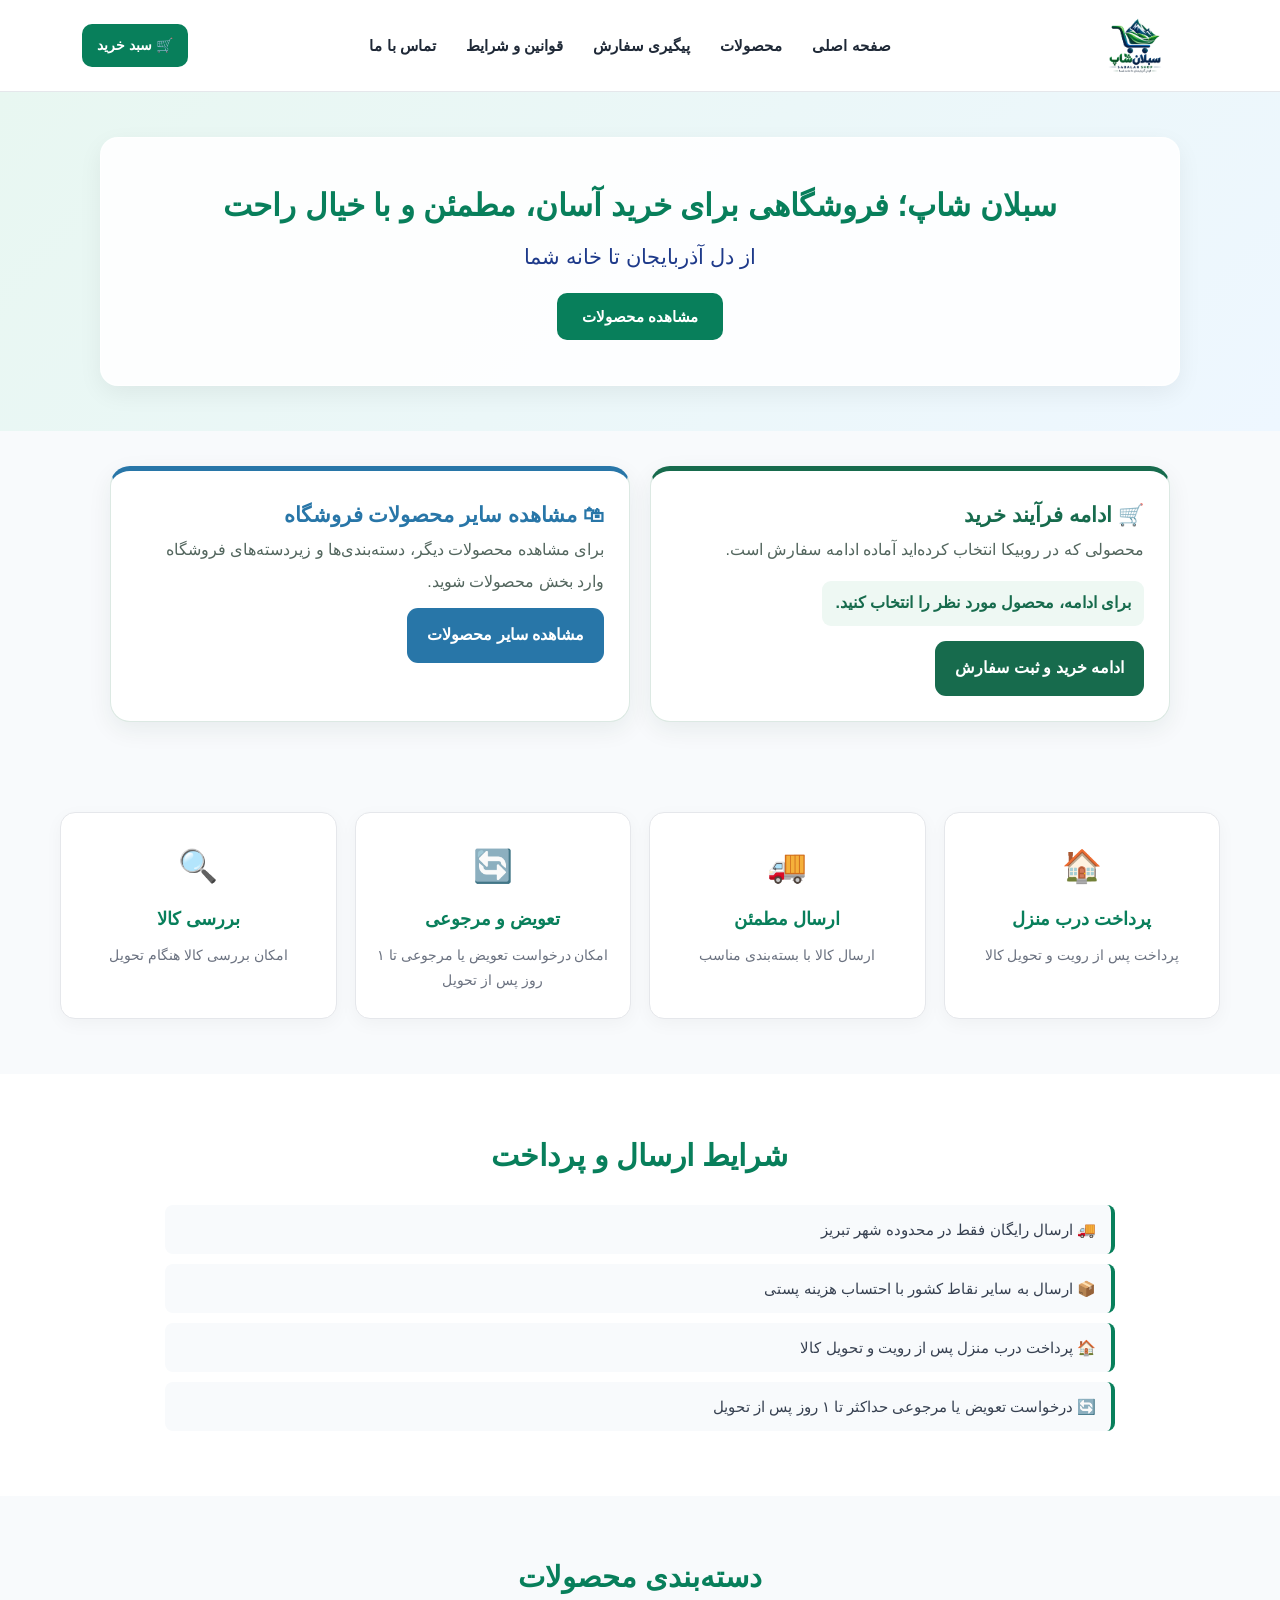
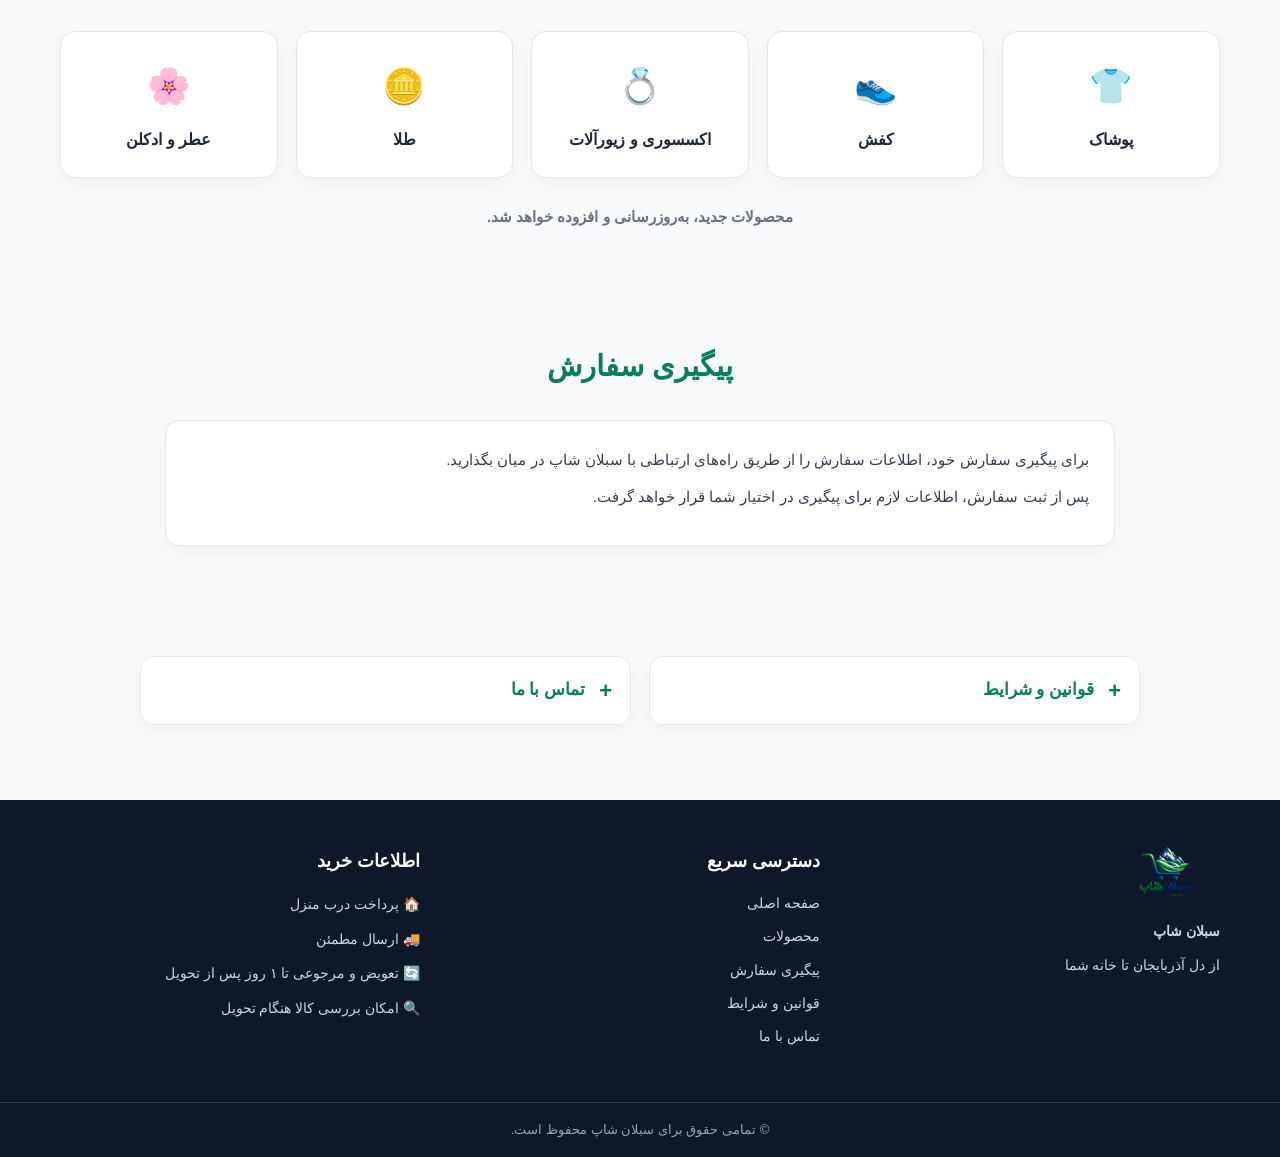
==== commit a8b30162: "Update index.html" ====
--- a/index.html
+++ b/index.html
@@ -11,29 +11,24 @@
 </style>
 </head>
 <body>
-<header class="sabalan-header"><div class="sabalan-header-inner"><div class="sabalan-logo-area"><a href="./index.html" id="logoLink"><img src="../static/images/sabalan_shop_logo.png" alt="سبلان شاپ" class="sabalan-logo"></a></div><nav class="sabalan-menu"><a href="./index.html" id="homeLink">صفحه اصلی</a><a href="../products.html" id="productsLink">محصولات</a><a href="#tracking">پیگیری سفارش</a><a href="#rules">قوانین و شرایط</a><a href="#contact">تماس با ما</a></nav><div class="sabalan-cart"><a href="../products.html" id="cartLink">🛒 سبد خرید</a></div></div></header>
-<section class="sabalan-hero"><div class="sabalan-hero-box"><h1>سبلان شاپ؛ فروشگاهی برای خرید آسان، مطمئن و با خیال راحت</h1><p class="sabalan-slogan">از دل آذربایجان تا خانه شما</p><a href="../products.html" id="heroProductsLink" class="sabalan-main-button">مشاهده محصولات</a></div></section>
-<section id="rubikaBridge" class="bridge-section" style="display:block"><div id="directNote" class="direct-note">🛒 شما از طریق روبیکا وارد فروشگاه شده‌اید؛ محصول انتخاب‌شده در بخش «ادامه فرآیند خرید» قرار گرفته است.</div><div class="bridge-grid"><div class="bridge-card purchase"><h2>🛒 ادامه فرآیند خرید</h2><p>محصولی که در روبیکا انتخاب کرده‌اید آماده ادامه سفارش است.</p><div id="selectedCode" class="bridge-code">محصول انتخاب‌شده</div><br><a id="continueOrder" class="bridge-button" href="../order.html">ادامه خرید و ثبت سفارش</a></div><div class="bridge-card browse"><h2>🛍 مشاهده سایر محصولات فروشگاه</h2><p>برای مشاهده محصولات دیگر، دسته‌بندی‌ها و زیر‌دسته‌های فروشگاه وارد بخش محصولات شوید.</p><a id="browseProducts" class="bridge-button" href="../products.html">مشاهده سایر محصولات</a></div></div></section>
+<header class="sabalan-header"><div class="sabalan-header-inner"><div class="sabalan-logo-area"><a href="./index.html" id="logoLink"><img src="./static/images/sabalan_shop_logo.png" alt="سبلان شاپ" class="sabalan-logo"></a></div><nav class="sabalan-menu"><a href="./index.html" id="homeLink">صفحه اصلی</a><a href="./products.html" id="productsLink">محصولات</a><a href="#tracking">پیگیری سفارش</a><a href="#rules">قوانین و شرایط</a><a href="#contact">تماس با ما</a></nav><div class="sabalan-cart"><a href="./products.html" id="cartLink">🛒 سبد خرید</a></div></div></header>
+<section class="sabalan-hero"><div class="sabalan-hero-box"><h1>سبلان شاپ؛ فروشگاهی برای خرید آسان، مطمئن و با خیال راحت</h1><p class="sabalan-slogan">از دل آذربایجان تا خانه شما</p><a href="./products.html" id="heroProductsLink" class="sabalan-main-button">مشاهده محصولات</a></div></section>
+<section id="rubikaBridge" class="bridge-section" style="display:block"><div id="directNote" class="direct-note">🛒 شما از طریق روبیکا وارد فروشگاه شده‌اید؛ محصول انتخاب‌شده در بخش «ادامه فرآیند خرید» قرار گرفته است.</div><div class="bridge-grid"><div class="bridge-card purchase"><h2>🛒 ادامه فرآیند خرید</h2><p>محصولی که در روبیکا انتخاب کرده‌اید آماده ادامه سفارش است.</p><div id="selectedCode" class="bridge-code">محصول انتخاب‌شده</div><br><a id="continueOrder" class="bridge-button" href="./order.html">ادامه خرید و ثبت سفارش</a></div><div class="bridge-card browse"><h2>🛍 مشاهده سایر محصولات فروشگاه</h2><p>برای مشاهده محصولات دیگر، دسته‌بندی‌ها و زیر‌دسته‌های فروشگاه وارد بخش محصولات شوید.</p><a id="browseProducts" class="bridge-button" href="./products.html">مشاهده سایر محصولات</a></div></div></section>
 <section class="sabalan-section normal-home"><div class="sabalan-container"><div class="sabalan-trust-grid"><div class="sabalan-trust-card"><div class="sabalan-trust-icon">🏠</div><h3>پرداخت درب منزل</h3><p>پرداخت پس از رویت و تحویل کالا</p></div><div class="sabalan-trust-card"><div class="sabalan-trust-icon">🚚</div><h3>ارسال مطمئن</h3><p>ارسال کالا با بسته‌بندی مناسب</p></div><div class="sabalan-trust-card"><div class="sabalan-trust-icon">🔄</div><h3>تعویض و مرجوعی</h3><p>امکان درخواست تعویض یا مرجوعی تا ۱ روز پس از تحویل</p></div><div class="sabalan-trust-card"><div class="sabalan-trust-icon">🔍</div><h3>بررسی کالا</h3><p>امکان بررسی کالا هنگام تحویل</p></div></div></div></section>
 <section class="sabalan-section sabalan-delivery"><div class="sabalan-container"><h2>شرایط ارسال و پرداخت</h2><div class="sabalan-delivery-box"><p>🚚 ارسال رایگان فقط در محدوده شهر تبریز</p><p>📦 ارسال به سایر نقاط کشور با احتساب هزینه پستی</p><p>🏠 پرداخت درب منزل پس از رویت و تحویل کالا</p><p>🔄 درخواست تعویض یا مرجوعی حداکثر تا ۱ روز پس از تحویل</p></div></div></section>
-<section class="sabalan-section"><div class="sabalan-container"><h2 class="sabalan-section-title">دسته‌بندی محصولات</h2><div class="sabalan-category-grid"><a href="../products.html" class="sabalan-category-card"><span class="sabalan-category-icon">👕</span><span>پوشاک</span></a><a href="../products.html" class="sabalan-category-card"><span class="sabalan-category-icon">👟</span><span>کفش</span></a><a href="../products.html" class="sabalan-category-card"><span class="sabalan-category-icon">💍</span><span>اکسسوری و زیورآلات</span></a><a href="../products.html" class="sabalan-category-card"><span class="sabalan-category-icon">🪙</span><span>طلا</span></a><a href="../products.html" class="sabalan-category-card"><span class="sabalan-category-icon">🌸</span><span>عطر و ادکلن</span></a></div><div class="sabalan-products-update">محصولات جدید، به‌روزرسانی و افزوده خواهد شد.</div></div></section>
+<section class="sabalan-section"><div class="sabalan-container"><h2 class="sabalan-section-title">دسته‌بندی محصولات</h2><div class="sabalan-category-grid"><a href="./products.html" class="sabalan-category-card"><span class="sabalan-category-icon">👕</span><span>پوشاک</span></a><a href="./products.html" class="sabalan-category-card"><span class="sabalan-category-icon">👟</span><span>کفش</span></a><a href="./products.html" class="sabalan-category-card"><span class="sabalan-category-icon">💍</span><span>اکسسوری و زیورآلات</span></a><a href="./products.html" class="sabalan-category-card"><span class="sabalan-category-icon">🪙</span><span>طلا</span></a><a href="./products.html" class="sabalan-category-card"><span class="sabalan-category-icon">🌸</span><span>عطر و ادکلن</span></a></div><div class="sabalan-products-update">محصولات جدید، به‌روزرسانی و افزوده خواهد شد.</div></div></section>
 <section class="sabalan-section" id="tracking"><div class="sabalan-container"><h2 class="sabalan-section-title">پیگیری سفارش</h2><div class="sabalan-tracking-box"><p>برای پیگیری سفارش خود، اطلاعات سفارش را از طریق راه‌های ارتباطی با سبلان شاپ در میان بگذارید.</p><p>پس از ثبت سفارش، اطلاعات لازم برای پیگیری در اختیار شما قرار خواهد گرفت.</p></div></div></section>
 <section class="sabalan-section"><div class="sabalan-container"><div class="sabalan-tabs"><details class="sabalan-tab" id="rules"><summary>قوانین و شرایط</summary><div class="sabalan-tab-content"><p>مشتری می‌تواند کالا را هنگام تحویل بررسی کند.</p><p>پرداخت درب منزل پس از رویت و تحویل کالا انجام می‌شود.</p><p>درخواست تعویض یا مرجوعی حداکثر تا ۱ روز پس از تحویل قابل ثبت است.</p><p>ارسال رایگان فقط در محدوده شهر تبریز است.</p><p>ارسال به سایر نقاط کشور با احتساب هزینه پستی انجام می‌شود.</p></div></details><details class="sabalan-tab" id="contact"><summary>تماس با ما</summary><div class="sabalan-tab-content"><p>برای ارتباط با سبلان شاپ و پیگیری سفارش خود می‌توانید از راه‌های ارتباطی اعلام‌شده توسط فروشگاه استفاده کنید.</p><p>سبلان شاپ آماده پاسخگویی به سوالات و درخواست‌های شماست.</p></div></details></div></div></section>
-<footer class="sabalan-footer"><div class="sabalan-footer-inner"><div class="sabalan-footer-column sabalan-footer-brand"><a href="./index.html"><img src="../static/images/sabalan_shop_logo.png" alt="لوگوی سبلان شاپ" class="sabalan-footer-logo"></a><p class="sabalan-footer-brand-name">سبلان شاپ</p><p>از دل آذربایجان تا خانه شما</p></div><div class="sabalan-footer-column"><h3>دسترسی سریع</h3><a href="./index.html">صفحه اصلی</a><a href="../products.html">محصولات</a><a href="#tracking">پیگیری سفارش</a><a href="#rules">قوانین و شرایط</a><a href="#contact">تماس با ما</a></div><div class="sabalan-footer-column"><h3>اطلاعات خرید</h3><p>🏠 پرداخت درب منزل</p><p>🚚 ارسال مطمئن</p><p>🔄 تعویض و مرجوعی تا ۱ روز پس از تحویل</p><p>🔍 امکان بررسی کالا هنگام تحویل</p></div></div><div class="sabalan-footer-bottom"><p>© تمامی حقوق برای سبلان شاپ محفوظ است.</p></div></footer>
+<footer class="sabalan-footer"><div class="sabalan-footer-inner"><div class="sabalan-footer-column sabalan-footer-brand"><a href="./index.html"><img src="./static/images/sabalan_shop_logo.png" alt="لوگوی سبلان شاپ" class="sabalan-footer-logo"></a><p class="sabalan-footer-brand-name">سبلان شاپ</p><p>از دل آذربایجان تا خانه شما</p></div><div class="sabalan-footer-column"><h3>دسترسی سریع</h3><a href="./index.html">صفحه اصلی</a><a href="./products.html">محصولات</a><a href="#tracking">پیگیری سفارش</a><a href="#rules">قوانین و شرایط</a><a href="#contact">تماس با ما</a></div><div class="sabalan-footer-column"><h3>اطلاعات خرید</h3><p>🏠 پرداخت درب منزل</p><p>🚚 ارسال مطمئن</p><p>🔄 تعویض و مرجوعی تا ۱ روز پس از تحویل</p><p>🔍 امکان بررسی کالا هنگام تحویل</p></div></div><div class="sabalan-footer-bottom"><p>© تمامی حقوق برای سبلان شاپ محفوظ است.</p></div></footer>
 <script>
 (function(){
  const params=new URLSearchParams(location.search); const product=(params.get("product")||"").trim().toUpperCase(); const ref=params.get("customer_ref")||localStorage.getItem("sabalan_customer_ref")||"";
  if(ref) localStorage.setItem("sabalan_customer_ref",ref);
  const withContext=function(href,includeProduct){const u=new URL(href,location.href);if(ref)u.searchParams.set("customer_ref",ref);if(includeProduct&&product)u.searchParams.set("product",product);return u.pathname.split('/').pop()+(u.search?'?'+u.searchParams.toString():'')};
  ["logoLink","homeLink","productsLink","cartLink","heroProductsLink"].forEach(id=>{const a=document.getElementById(id);if(a)a.href=withContext(a.getAttribute("href"),false)});
- if(product){
-   document.getElementById("directNote").style.display="block"; document.querySelector(".normal-home").style.display="none"; document.getElementById("selectedCode").textContent="کد محصول: "+product;
- } else {
-   document.getElementById("directNote").style.display="none"; document.getElementById("selectedCode").textContent="برای شروع خرید، محصول مورد نظر خود را انتخاب کنید";
- }
- if(ref || product){
-   document.getElementById("continueOrder").href=withContext("../order.html",true); document.getElementById("browseProducts").href=withContext("../products.html",false);
- }
+ document.getElementById("continueOrder").href=withContext("./order.html",true);
+ document.getElementById("browseProducts").href=withContext("./products.html",false);
+ if(product){document.getElementById("directNote").style.display="block";document.getElementById("selectedCode").textContent="کد محصول: "+product;}else{document.getElementById("selectedCode").textContent="برای ادامه، محصول مورد نظر را انتخاب کنید.";}
 })();
 </script>
 </body>
